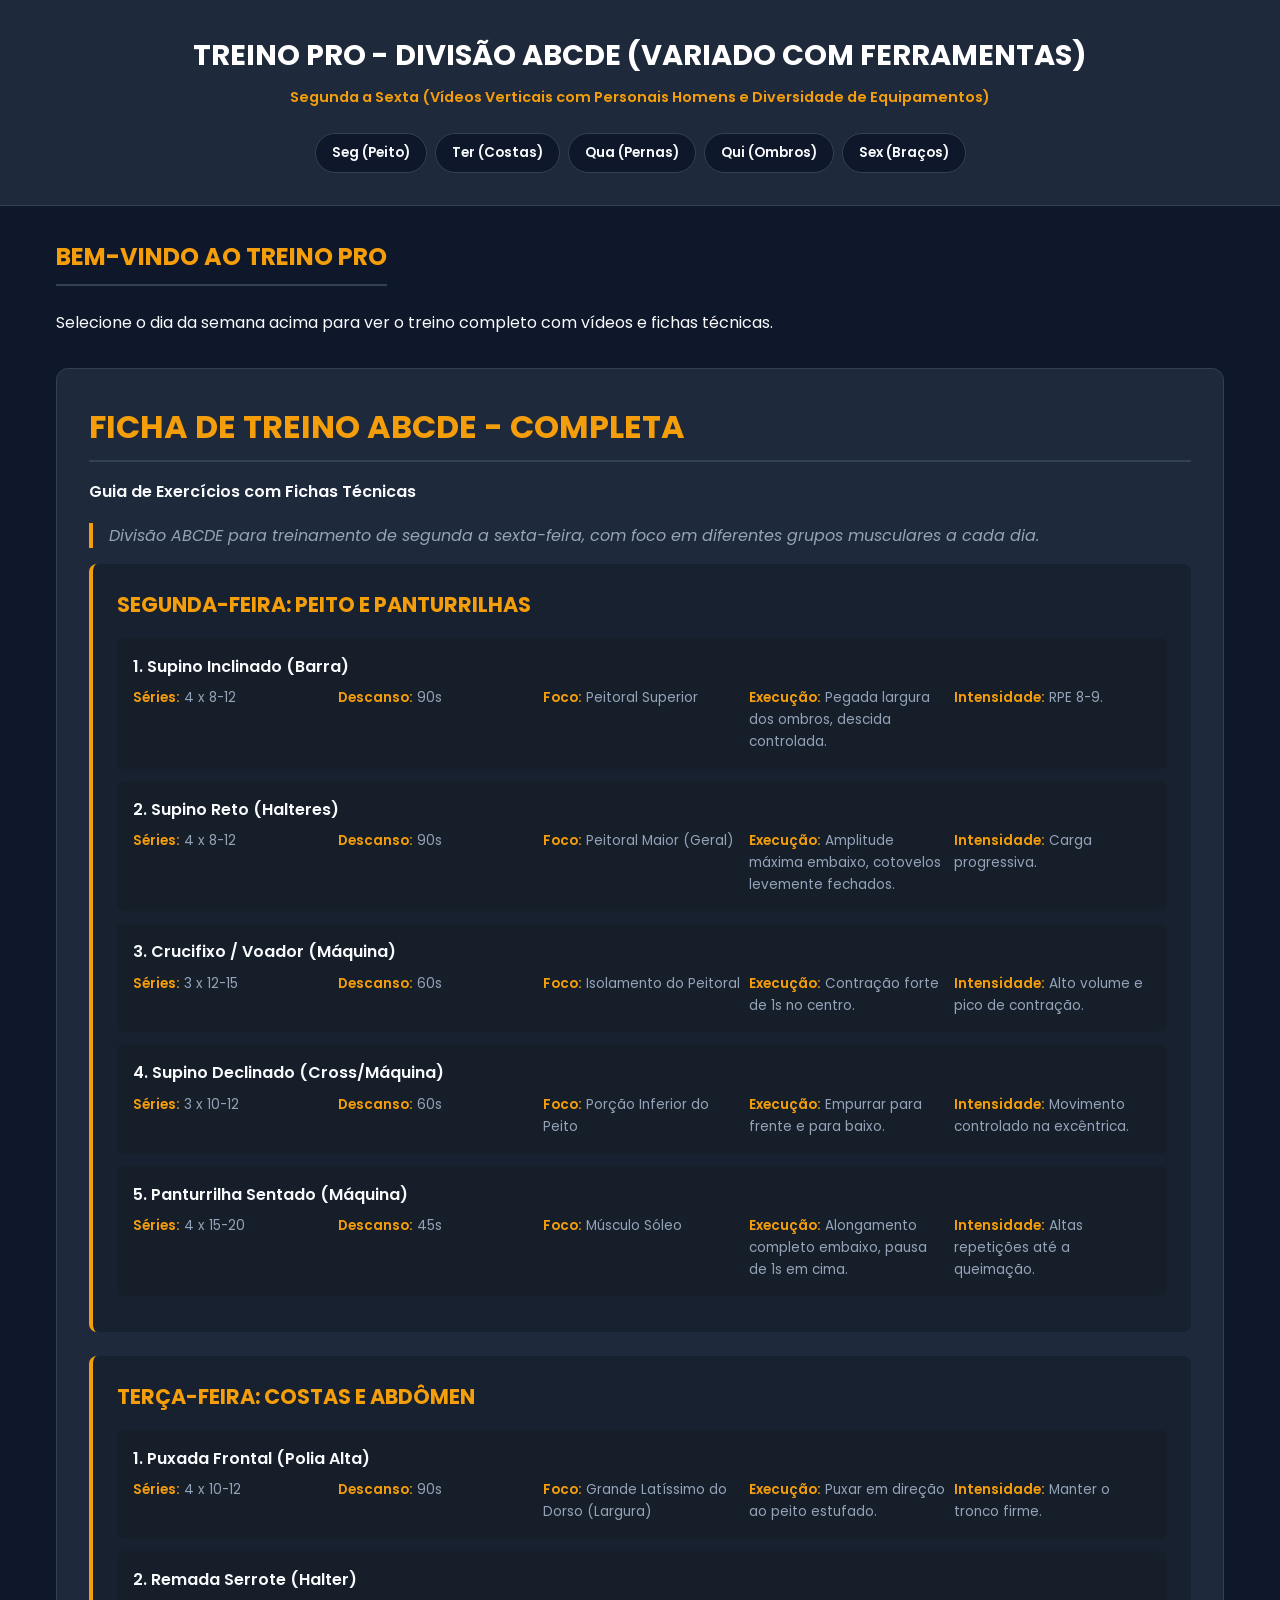
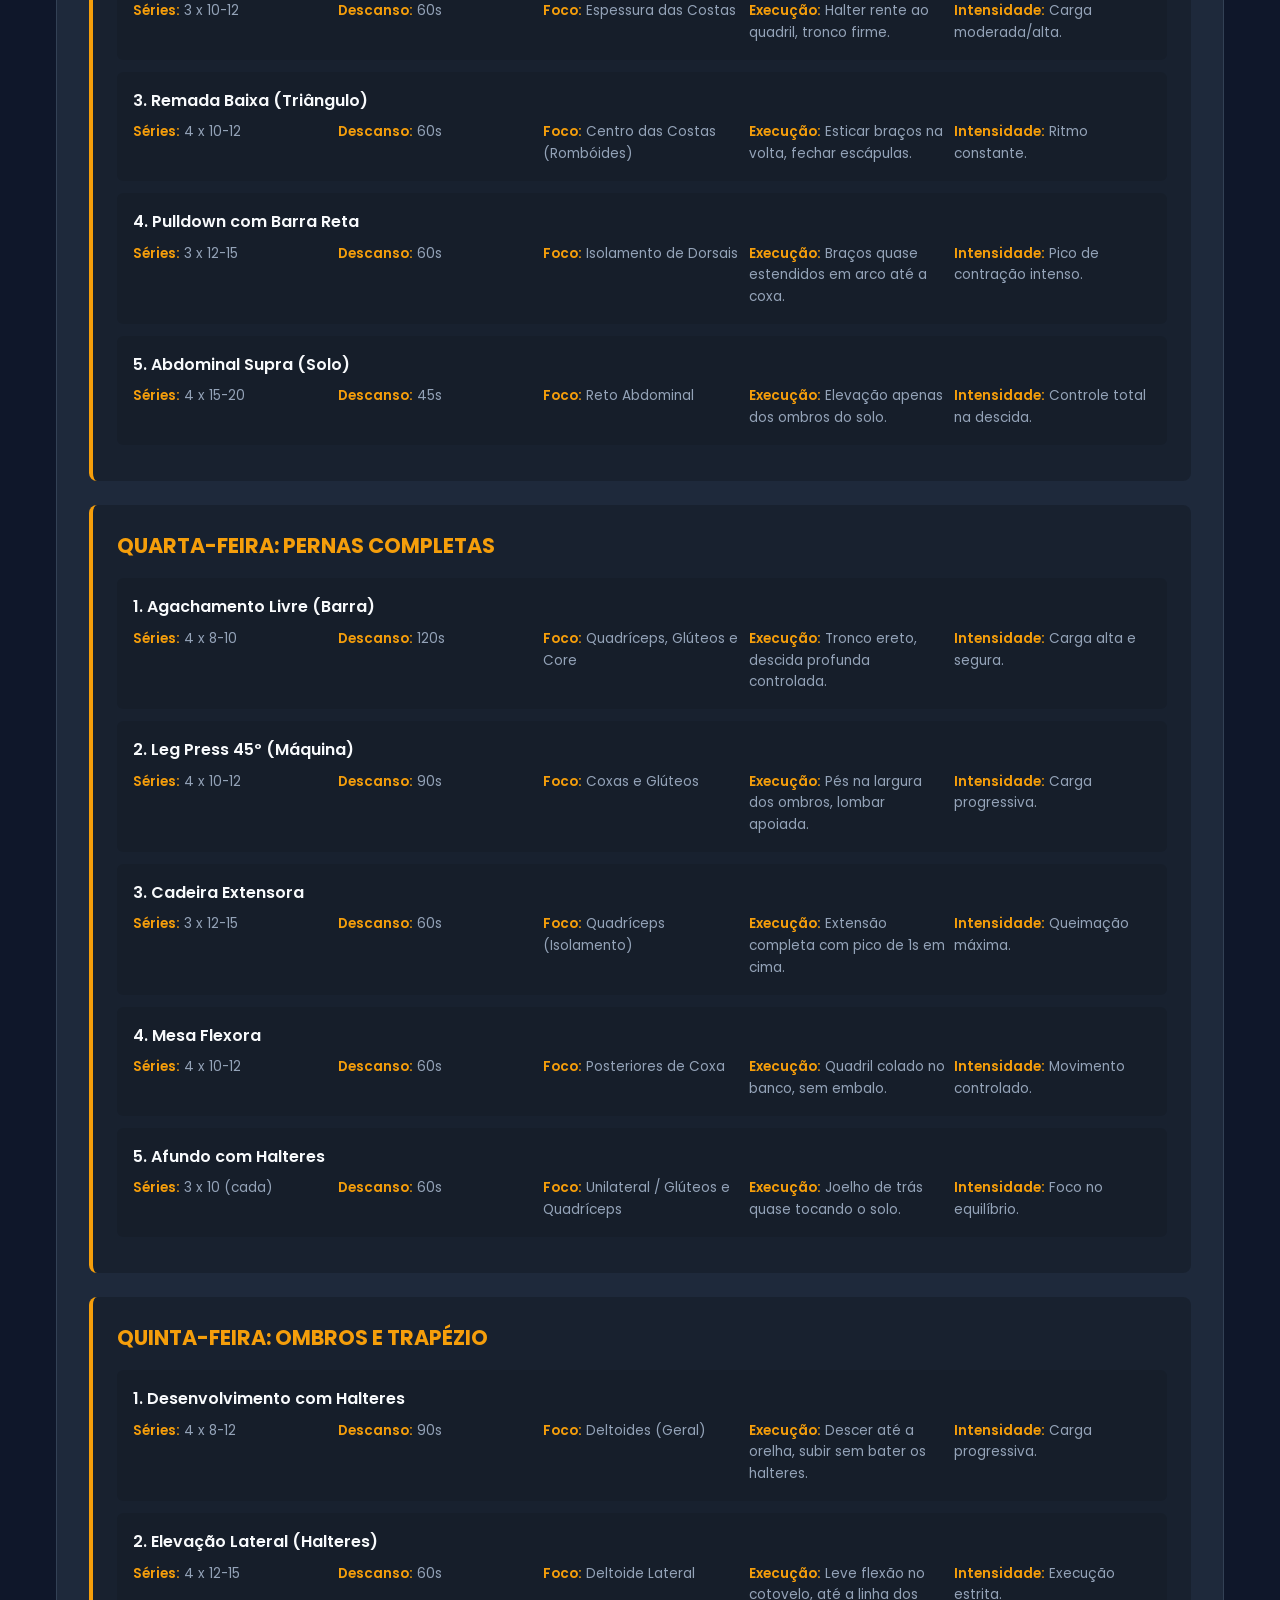
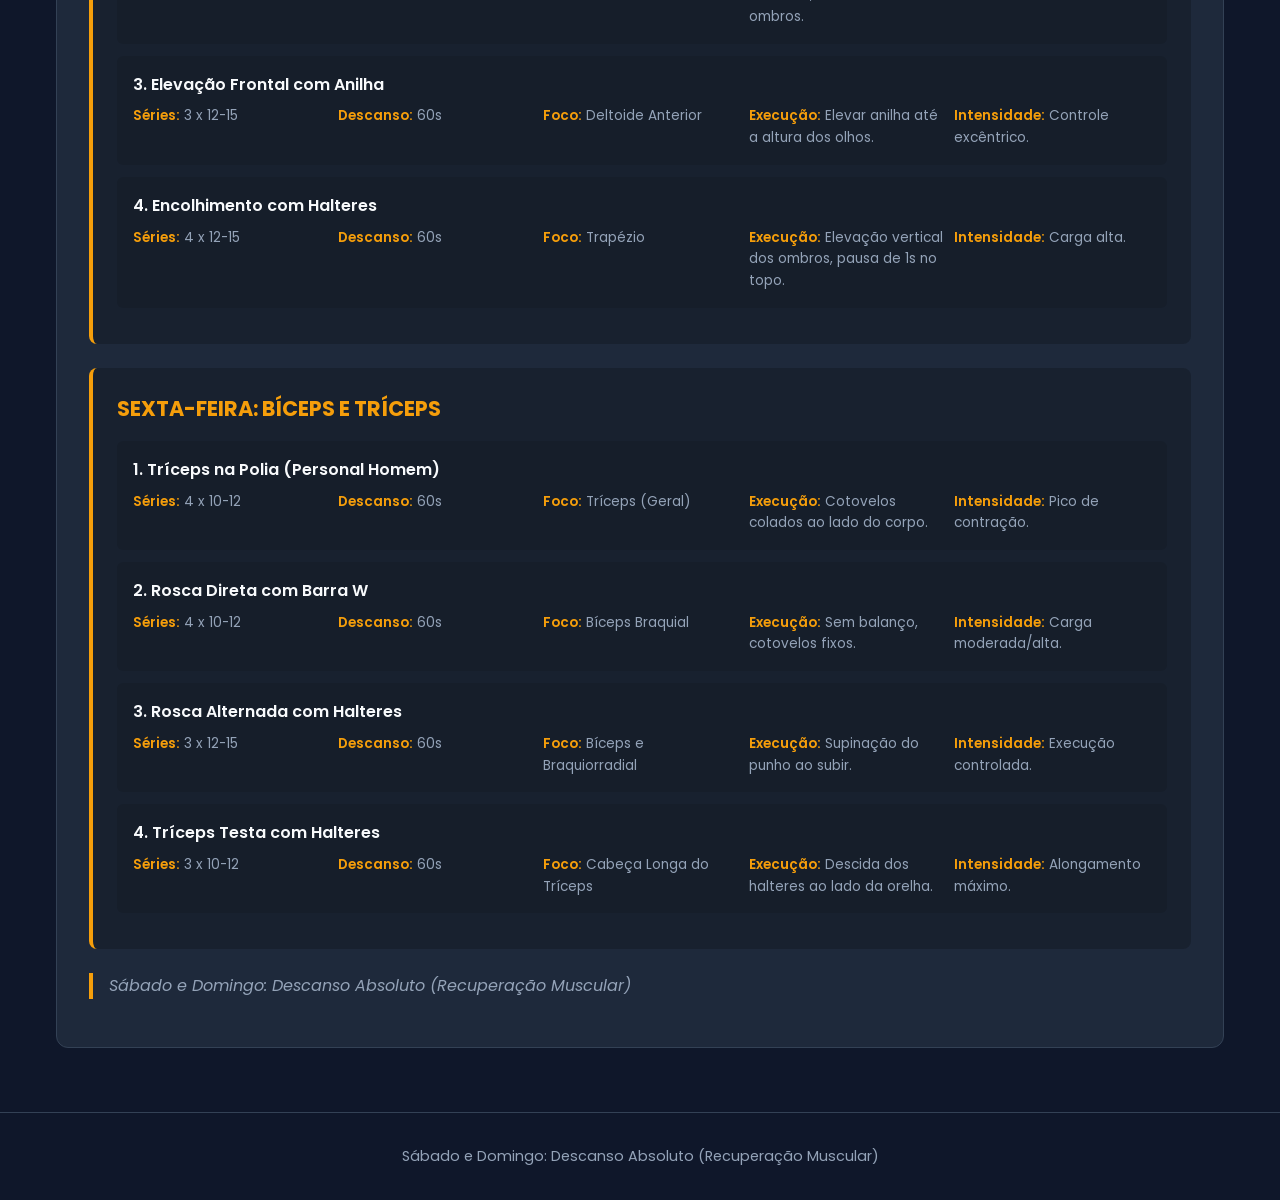
==== index.html @ a5b1bd46 "Add workout pages for each day of the week and implement tab switching functionality - Created new H" ====
<!DOCTYPE html>
<html lang="pt-BR">
<head>
    <meta charset="UTF-8">
    <meta name="viewport" content="width=device-width, initial-scale=1.0">
    <title>Treino Pro 5 Dias - Shorts Completos</title>
    <link href="https://fonts.googleapis.com/css2?family=Poppins:wght@300;400;600;700&display=swap" rel="stylesheet">
    <link rel="stylesheet" href="css/style.css">
    <style>
        .markdown-body {
            background-color: var(--card-bg);
            border-radius: 12px;
            padding: 2rem;
            margin-top: 2rem;
            border: 1px solid var(--border);
        }
        .markdown-body h1 {
            font-size: 2rem;
            color: var(--accent);
            margin-bottom: 1rem;
            border-bottom: 2px solid var(--border);
            padding-bottom: 0.5rem;
        }
        .markdown-body h2 {
            font-size: 1.5rem;
            color: var(--accent);
            margin-top: 2rem;
            margin-bottom: 1rem;
            border-bottom: 1px solid var(--border);
            padding-bottom: 0.5rem;
        }
        .markdown-body h3 {
            font-size: 1.2rem;
            color: var(--text-main);
            margin-top: 1.5rem;
            margin-bottom: 0.75rem;
        }
        .markdown-body p {
            color: var(--text-muted);
            margin-bottom: 1rem;
            line-height: 1.8;
        }
        .markdown-body ul {
            list-style: none;
            margin-bottom: 1rem;
        }
        .markdown-body ul li {
            color: var(--text-muted);
            padding: 0.5rem 0;
            border-bottom: 1px solid rgba(51, 65, 85, 0.5);
            position: relative;
            padding-left: 1.5rem;
        }
        .markdown-body ul li::before {
            content: "•";
            color: var(--accent);
            font-weight: bold;
            position: absolute;
            left: 0;
        }
        .markdown-body ul li:last-child {
            border-bottom: none;
        }
        .markdown-body strong {
            color: var(--text-main);
            font-weight: 600;
        }
        .markdown-body code {
            background-color: rgba(0,0,0,0.3);
            padding: 0.2rem 0.5rem;
            border-radius: 4px;
            font-family: 'Courier New', monospace;
            font-size: 0.9rem;
            color: var(--accent);
        }
        .markdown-body blockquote {
            border-left: 4px solid var(--accent);
            padding-left: 1rem;
            margin: 1rem 0;
            color: var(--text-muted);
            font-style: italic;
        }
        .day-section {
            background-color: rgba(0,0,0,0.2);
            border-radius: 8px;
            padding: 1.5rem;
            margin-bottom: 1.5rem;
            border-left: 4px solid var(--accent);
        }
        .day-title {
            font-size: 1.3rem;
            color: var(--accent);
            margin-bottom: 1rem;
            font-weight: 700;
        }
        .exercise-item {
            background-color: rgba(0,0,0,0.1);
            border-radius: 6px;
            padding: 1rem;
            margin-bottom: 0.75rem;
        }
        .exercise-name {
            font-weight: 600;
            color: var(--text-main);
            margin-bottom: 0.5rem;
        }
        .exercise-details {
            display: grid;
            grid-template-columns: repeat(auto-fit, minmax(150px, 1fr));
            gap: 0.5rem;
            font-size: 0.85rem;
        }
        .detail {
            color: var(--text-muted);
        }
        .detail strong {
            color: var(--accent);
        }
    </style>
</head>
<body>

    <header>
        <h1>Treino Pro - Divisão ABCDE (Variado com Ferramentas)</h1>
        <div class="subtitle">Segunda a Sexta (Vídeos Verticais com Personais Homens e Diversidade de Equipamentos)</div>
        <nav>
            <a href="pages/segunda/index.html">Seg (Peito)</a>
            <a href="pages/terca/index.html">Ter (Costas)</a>
            <a href="pages/quarta/index.html">Qua (Pernas)</a>
            <a href="pages/quinta/index.html">Qui (Ombros)</a>
            <a href="pages/sexta/index.html">Sex (Braços)</a>
        </nav>
    </header>

    <main>
        <h2>Bem-vindo ao Treino Pro</h2>
        <p>Selecione o dia da semana acima para ver o treino completo com vídeos e fichas técnicas.</p>
        
        <div class="markdown-body">
            <h1>FICHA DE TREINO ABCDE - COMPLETA</h1>
            <p><strong>Guia de Exercícios com Fichas Técnicas</strong></p>
            <blockquote>Divisão ABCDE para treinamento de segunda a sexta-feira, com foco em diferentes grupos musculares a cada dia.</blockquote>

            <div class="day-section">
                <div class="day-title">SEGUNDA-FEIRA: PEITO E PANTURRILHAS</div>
                
                <div class="exercise-item">
                    <div class="exercise-name">1. Supino Inclinado (Barra)</div>
                    <div class="exercise-details">
                        <div class="detail"><strong>Séries:</strong> 4 x 8-12</div>
                        <div class="detail"><strong>Descanso:</strong> 90s</div>
                        <div class="detail"><strong>Foco:</strong> Peitoral Superior</div>
                        <div class="detail"><strong>Execução:</strong> Pegada largura dos ombros, descida controlada.</div>
                        <div class="detail"><strong>Intensidade:</strong> RPE 8-9.</div>
                    </div>
                </div>

                <div class="exercise-item">
                    <div class="exercise-name">2. Supino Reto (Halteres)</div>
                    <div class="exercise-details">
                        <div class="detail"><strong>Séries:</strong> 4 x 8-12</div>
                        <div class="detail"><strong>Descanso:</strong> 90s</div>
                        <div class="detail"><strong>Foco:</strong> Peitoral Maior (Geral)</div>
                        <div class="detail"><strong>Execução:</strong> Amplitude máxima embaixo, cotovelos levemente fechados.</div>
                        <div class="detail"><strong>Intensidade:</strong> Carga progressiva.</div>
                    </div>
                </div>

                <div class="exercise-item">
                    <div class="exercise-name">3. Crucifixo / Voador (Máquina)</div>
                    <div class="exercise-details">
                        <div class="detail"><strong>Séries:</strong> 3 x 12-15</div>
                        <div class="detail"><strong>Descanso:</strong> 60s</div>
                        <div class="detail"><strong>Foco:</strong> Isolamento do Peitoral</div>
                        <div class="detail"><strong>Execução:</strong> Contração forte de 1s no centro.</div>
                        <div class="detail"><strong>Intensidade:</strong> Alto volume e pico de contração.</div>
                    </div>
                </div>

                <div class="exercise-item">
                    <div class="exercise-name">4. Supino Declinado (Cross/Máquina)</div>
                    <div class="exercise-details">
                        <div class="detail"><strong>Séries:</strong> 3 x 10-12</div>
                        <div class="detail"><strong>Descanso:</strong> 60s</div>
                        <div class="detail"><strong>Foco:</strong> Porção Inferior do Peito</div>
                        <div class="detail"><strong>Execução:</strong> Empurrar para frente e para baixo.</div>
                        <div class="detail"><strong>Intensidade:</strong> Movimento controlado na excêntrica.</div>
                    </div>
                </div>

                <div class="exercise-item">
                    <div class="exercise-name">5. Panturrilha Sentado (Máquina)</div>
                    <div class="exercise-details">
                        <div class="detail"><strong>Séries:</strong> 4 x 15-20</div>
                        <div class="detail"><strong>Descanso:</strong> 45s</div>
                        <div class="detail"><strong>Foco:</strong> Músculo Sóleo</div>
                        <div class="detail"><strong>Execução:</strong> Alongamento completo embaixo, pausa de 1s em cima.</div>
                        <div class="detail"><strong>Intensidade:</strong> Altas repetições até a queimação.</div>
                    </div>
                </div>
            </div>

            <div class="day-section">
                <div class="day-title">TERÇA-FEIRA: COSTAS E ABDÔMEN</div>
                
                <div class="exercise-item">
                    <div class="exercise-name">1. Puxada Frontal (Polia Alta)</div>
                    <div class="exercise-details">
                        <div class="detail"><strong>Séries:</strong> 4 x 10-12</div>
                        <div class="detail"><strong>Descanso:</strong> 90s</div>
                        <div class="detail"><strong>Foco:</strong> Grande Latíssimo do Dorso (Largura)</div>
                        <div class="detail"><strong>Execução:</strong> Puxar em direção ao peito estufado.</div>
                        <div class="detail"><strong>Intensidade:</strong> Manter o tronco firme.</div>
                    </div>
                </div>

                <div class="exercise-item">
                    <div class="exercise-name">2. Remada Serrote (Halter)</div>
                    <div class="exercise-details">
                        <div class="detail"><strong>Séries:</strong> 3 x 10-12</div>
                        <div class="detail"><strong>Descanso:</strong> 60s</div>
                        <div class="detail"><strong>Foco:</strong> Espessura das Costas</div>
                        <div class="detail"><strong>Execução:</strong> Halter rente ao quadril, tronco firme.</div>
                        <div class="detail"><strong>Intensidade:</strong> Carga moderada/alta.</div>
                    </div>
                </div>

                <div class="exercise-item">
                    <div class="exercise-name">3. Remada Baixa (Triângulo)</div>
                    <div class="exercise-details">
                        <div class="detail"><strong>Séries:</strong> 4 x 10-12</div>
                        <div class="detail"><strong>Descanso:</strong> 60s</div>
                        <div class="detail"><strong>Foco:</strong> Centro das Costas (Rombóides)</div>
                        <div class="detail"><strong>Execução:</strong> Esticar braços na volta, fechar escápulas.</div>
                        <div class="detail"><strong>Intensidade:</strong> Ritmo constante.</div>
                    </div>
                </div>

                <div class="exercise-item">
                    <div class="exercise-name">4. Pulldown com Barra Reta</div>
                    <div class="exercise-details">
                        <div class="detail"><strong>Séries:</strong> 3 x 12-15</div>
                        <div class="detail"><strong>Descanso:</strong> 60s</div>
                        <div class="detail"><strong>Foco:</strong> Isolamento de Dorsais</div>
                        <div class="detail"><strong>Execução:</strong> Braços quase estendidos em arco até a coxa.</div>
                        <div class="detail"><strong>Intensidade:</strong> Pico de contração intenso.</div>
                    </div>
                </div>

                <div class="exercise-item">
                    <div class="exercise-name">5. Abdominal Supra (Solo)</div>
                    <div class="exercise-details">
                        <div class="detail"><strong>Séries:</strong> 4 x 15-20</div>
                        <div class="detail"><strong>Descanso:</strong> 45s</div>
                        <div class="detail"><strong>Foco:</strong> Reto Abdominal</div>
                        <div class="detail"><strong>Execução:</strong> Elevação apenas dos ombros do solo.</div>
                        <div class="detail"><strong>Intensidade:</strong> Controle total na descida.</div>
                    </div>
                </div>
            </div>

            <div class="day-section">
                <div class="day-title">QUARTA-FEIRA: PERNAS COMPLETAS</div>
                
                <div class="exercise-item">
                    <div class="exercise-name">1. Agachamento Livre (Barra)</div>
                    <div class="exercise-details">
                        <div class="detail"><strong>Séries:</strong> 4 x 8-10</div>
                        <div class="detail"><strong>Descanso:</strong> 120s</div>
                        <div class="detail"><strong>Foco:</strong> Quadríceps, Glúteos e Core</div>
                        <div class="detail"><strong>Execução:</strong> Tronco ereto, descida profunda controlada.</div>
                        <div class="detail"><strong>Intensidade:</strong> Carga alta e segura.</div>
                    </div>
                </div>

                <div class="exercise-item">
                    <div class="exercise-name">2. Leg Press 45º (Máquina)</div>
                    <div class="exercise-details">
                        <div class="detail"><strong>Séries:</strong> 4 x 10-12</div>
                        <div class="detail"><strong>Descanso:</strong> 90s</div>
                        <div class="detail"><strong>Foco:</strong> Coxas e Glúteos</div>
                        <div class="detail"><strong>Execução:</strong> Pés na largura dos ombros, lombar apoiada.</div>
                        <div class="detail"><strong>Intensidade:</strong> Carga progressiva.</div>
                    </div>
                </div>

                <div class="exercise-item">
                    <div class="exercise-name">3. Cadeira Extensora</div>
                    <div class="exercise-details">
                        <div class="detail"><strong>Séries:</strong> 3 x 12-15</div>
                        <div class="detail"><strong>Descanso:</strong> 60s</div>
                        <div class="detail"><strong>Foco:</strong> Quadríceps (Isolamento)</div>
                        <div class="detail"><strong>Execução:</strong> Extensão completa com pico de 1s em cima.</div>
                        <div class="detail"><strong>Intensidade:</strong> Queimação máxima.</div>
                    </div>
                </div>

                <div class="exercise-item">
                    <div class="exercise-name">4. Mesa Flexora</div>
                    <div class="exercise-details">
                        <div class="detail"><strong>Séries:</strong> 4 x 10-12</div>
                        <div class="detail"><strong>Descanso:</strong> 60s</div>
                        <div class="detail"><strong>Foco:</strong> Posteriores de Coxa</div>
                        <div class="detail"><strong>Execução:</strong> Quadril colado no banco, sem embalo.</div>
                        <div class="detail"><strong>Intensidade:</strong> Movimento controlado.</div>
                    </div>
                </div>

                <div class="exercise-item">
                    <div class="exercise-name">5. Afundo com Halteres</div>
                    <div class="exercise-details">
                        <div class="detail"><strong>Séries:</strong> 3 x 10 (cada)</div>
                        <div class="detail"><strong>Descanso:</strong> 60s</div>
                        <div class="detail"><strong>Foco:</strong> Unilateral / Glúteos e Quadríceps</div>
                        <div class="detail"><strong>Execução:</strong> Joelho de trás quase tocando o solo.</div>
                        <div class="detail"><strong>Intensidade:</strong> Foco no equilíbrio.</div>
                    </div>
                </div>
            </div>

            <div class="day-section">
                <div class="day-title">QUINTA-FEIRA: OMBROS E TRAPÉZIO</div>
                
                <div class="exercise-item">
                    <div class="exercise-name">1. Desenvolvimento com Halteres</div>
                    <div class="exercise-details">
                        <div class="detail"><strong>Séries:</strong> 4 x 8-12</div>
                        <div class="detail"><strong>Descanso:</strong> 90s</div>
                        <div class="detail"><strong>Foco:</strong> Deltoides (Geral)</div>
                        <div class="detail"><strong>Execução:</strong> Descer até a orelha, subir sem bater os halteres.</div>
                        <div class="detail"><strong>Intensidade:</strong> Carga progressiva.</div>
                    </div>
                </div>

                <div class="exercise-item">
                    <div class="exercise-name">2. Elevação Lateral (Halteres)</div>
                    <div class="exercise-details">
                        <div class="detail"><strong>Séries:</strong> 4 x 12-15</div>
                        <div class="detail"><strong>Descanso:</strong> 60s</div>
                        <div class="detail"><strong>Foco:</strong> Deltoide Lateral</div>
                        <div class="detail"><strong>Execução:</strong> Leve flexão no cotovelo, até a linha dos ombros.</div>
                        <div class="detail"><strong>Intensidade:</strong> Execução estrita.</div>
                    </div>
                </div>

                <div class="exercise-item">
                    <div class="exercise-name">3. Elevação Frontal com Anilha</div>
                    <div class="exercise-details">
                        <div class="detail"><strong>Séries:</strong> 3 x 12-15</div>
                        <div class="detail"><strong>Descanso:</strong> 60s</div>
                        <div class="detail"><strong>Foco:</strong> Deltoide Anterior</div>
                        <div class="detail"><strong>Execução:</strong> Elevar anilha até a altura dos olhos.</div>
                        <div class="detail"><strong>Intensidade:</strong> Controle excêntrico.</div>
                    </div>
                </div>

                <div class="exercise-item">
                    <div class="exercise-name">4. Encolhimento com Halteres</div>
                    <div class="exercise-details">
                        <div class="detail"><strong>Séries:</strong> 4 x 12-15</div>
                        <div class="detail"><strong>Descanso:</strong> 60s</div>
                        <div class="detail"><strong>Foco:</strong> Trapézio</div>
                        <div class="detail"><strong>Execução:</strong> Elevação vertical dos ombros, pausa de 1s no topo.</div>
                        <div class="detail"><strong>Intensidade:</strong> Carga alta.</div>
                    </div>
                </div>
            </div>

            <div class="day-section">
                <div class="day-title">SEXTA-FEIRA: BÍCEPS E TRÍCEPS</div>
                
                <div class="exercise-item">
                    <div class="exercise-name">1. Tríceps na Polia (Personal Homem)</div>
                    <div class="exercise-details">
                        <div class="detail"><strong>Séries:</strong> 4 x 10-12</div>
                        <div class="detail"><strong>Descanso:</strong> 60s</div>
                        <div class="detail"><strong>Foco:</strong> Tríceps (Geral)</div>
                        <div class="detail"><strong>Execução:</strong> Cotovelos colados ao lado do corpo.</div>
                        <div class="detail"><strong>Intensidade:</strong> Pico de contração.</div>
                    </div>
                </div>

                <div class="exercise-item">
                    <div class="exercise-name">2. Rosca Direta com Barra W</div>
                    <div class="exercise-details">
                        <div class="detail"><strong>Séries:</strong> 4 x 10-12</div>
                        <div class="detail"><strong>Descanso:</strong> 60s</div>
                        <div class="detail"><strong>Foco:</strong> Bíceps Braquial</div>
                        <div class="detail"><strong>Execução:</strong> Sem balanço, cotovelos fixos.</div>
                        <div class="detail"><strong>Intensidade:</strong> Carga moderada/alta.</div>
                    </div>
                </div>

                <div class="exercise-item">
                    <div class="exercise-name">3. Rosca Alternada com Halteres</div>
                    <div class="exercise-details">
                        <div class="detail"><strong>Séries:</strong> 3 x 12-15</div>
                        <div class="detail"><strong>Descanso:</strong> 60s</div>
                        <div class="detail"><strong>Foco:</strong> Bíceps e Braquiorradial</div>
                        <div class="detail"><strong>Execução:</strong> Supinação do punho ao subir.</div>
                        <div class="detail"><strong>Intensidade:</strong> Execução controlada.</div>
                    </div>
                </div>

                <div class="exercise-item">
                    <div class="exercise-name">4. Tríceps Testa com Halteres</div>
                    <div class="exercise-details">
                        <div class="detail"><strong>Séries:</strong> 3 x 10-12</div>
                        <div class="detail"><strong>Descanso:</strong> 60s</div>
                        <div class="detail"><strong>Foco:</strong> Cabeça Longa do Tríceps</div>
                        <div class="detail"><strong>Execução:</strong> Descida dos halteres ao lado da orelha.</div>
                        <div class="detail"><strong>Intensidade:</strong> Alongamento máximo.</div>
                    </div>
                </div>
            </div>

            <blockquote>Sábado e Domingo: Descanso Absoluto (Recuperação Muscular)</blockquote>
        </div>
    </main>
    
    <footer>
        <p>Sábado e Domingo: Descanso Absoluto (Recuperação Muscular)</p>
    </footer>

    <script src="js/main.js"></script>
</body>
</html>
---- css/style.css ----
:root {
    --bg-color: #0f172a;
    --card-bg: #1e293b;
    --text-main: #f8fafc;
    --text-muted: #94a3b8;
    --accent: #f59e0b;
    --border: #334155;
}

* { box-sizing: border-box; margin: 0; padding: 0; }
body { font-family: 'Poppins', sans-serif; background-color: var(--bg-color); color: var(--text-main); line-height: 1.6; }

header {
    background-color: var(--card-bg);
    padding: 2rem 1rem;
    text-align: center;
    border-bottom: 1px solid var(--border);
    position: sticky;
    top: 0;
    z-index: 100;
}

h1 { font-weight: 700; font-size: 1.8rem; margin-bottom: 0.5rem; color: #ffffff; text-transform: uppercase; }
.subtitle { color: var(--accent); font-size: 0.9rem; margin-bottom: 1.5rem; font-weight: 600; }

nav { display: flex; justify-content: center; gap: 0.5rem; flex-wrap: wrap; }
nav a {
    background-color: var(--bg-color);
    color: var(--text-main);
    padding: 0.5rem 1rem;
    border-radius: 9999px;
    font-weight: 600;
    font-size: 0.85rem;
    transition: all 0.3s ease;
    border: 1px solid var(--border);
    cursor: pointer;
    font-family: 'Poppins', sans-serif;
    text-decoration: none;
}
nav a:hover, nav a.active { background-color: var(--accent); border-color: var(--accent); color: #111; }

main { max-width: 1200px; margin: 0 auto; padding: 2rem 1rem; }

h2 {
    font-size: 1.5rem;
    margin-bottom: 1.5rem;
    color: var(--accent);
    border-bottom: 2px solid var(--border);
    padding-bottom: 0.5rem;
    display: inline-block;
    text-transform: uppercase;
}

.grid { display: grid; grid-template-columns: repeat(auto-fill, minmax(250px, 1fr)); gap: 1.5rem; }

.card {
    background-color: var(--card-bg);
    border-radius: 12px;
    overflow: hidden;
    border: 1px solid var(--border);
    transition: transform 0.3s ease;
}
.card:hover { transform: translateY(-5px); box-shadow: 0 10px 25px -5px rgba(245, 158, 11, 0.2); }

.video-container { 
    position: relative; 
    width: 100%; 
    padding-bottom: 177.77%; 
    background-color: #000; 
}
.video-container iframe { 
    position: absolute; 
    top: 0; 
    left: 0; 
    width: 100%; 
    height: 100%; 
    border: none; 
}

.card-content { padding: 1.25rem; }
.card-title { font-size: 1.05rem; font-weight: 700; margin-bottom: 0.75rem; }

.card-info {
    display: flex;
    justify-content: space-between;
    align-items: center;
    font-size: 0.85rem;
    background-color: rgba(0,0,0,0.3);
    padding: 0.75rem;
    border-radius: 8px;
}
.info-item { display: flex; flex-direction: column; }
.info-label { font-size: 0.7rem; text-transform: uppercase; color: var(--text-muted); }
.info-value { font-weight: 600; color: var(--text-main); }

.card-details {
    margin-top: 1rem;
    padding: 0.75rem;
    background-color: rgba(0,0,0,0.2);
    border-radius: 8px;
    font-size: 0.8rem;
}
.detail-item {
    margin-bottom: 0.5rem;
}
.detail-item:last-child {
    margin-bottom: 0;
}
.detail-label {
    color: var(--accent);
    font-weight: 600;
}
.detail-value {
    color: var(--text-muted);
}

footer { text-align: center; padding: 2rem; color: var(--text-muted); font-size: 0.9rem; border-top: 1px solid var(--border); margin-top: 2rem; }
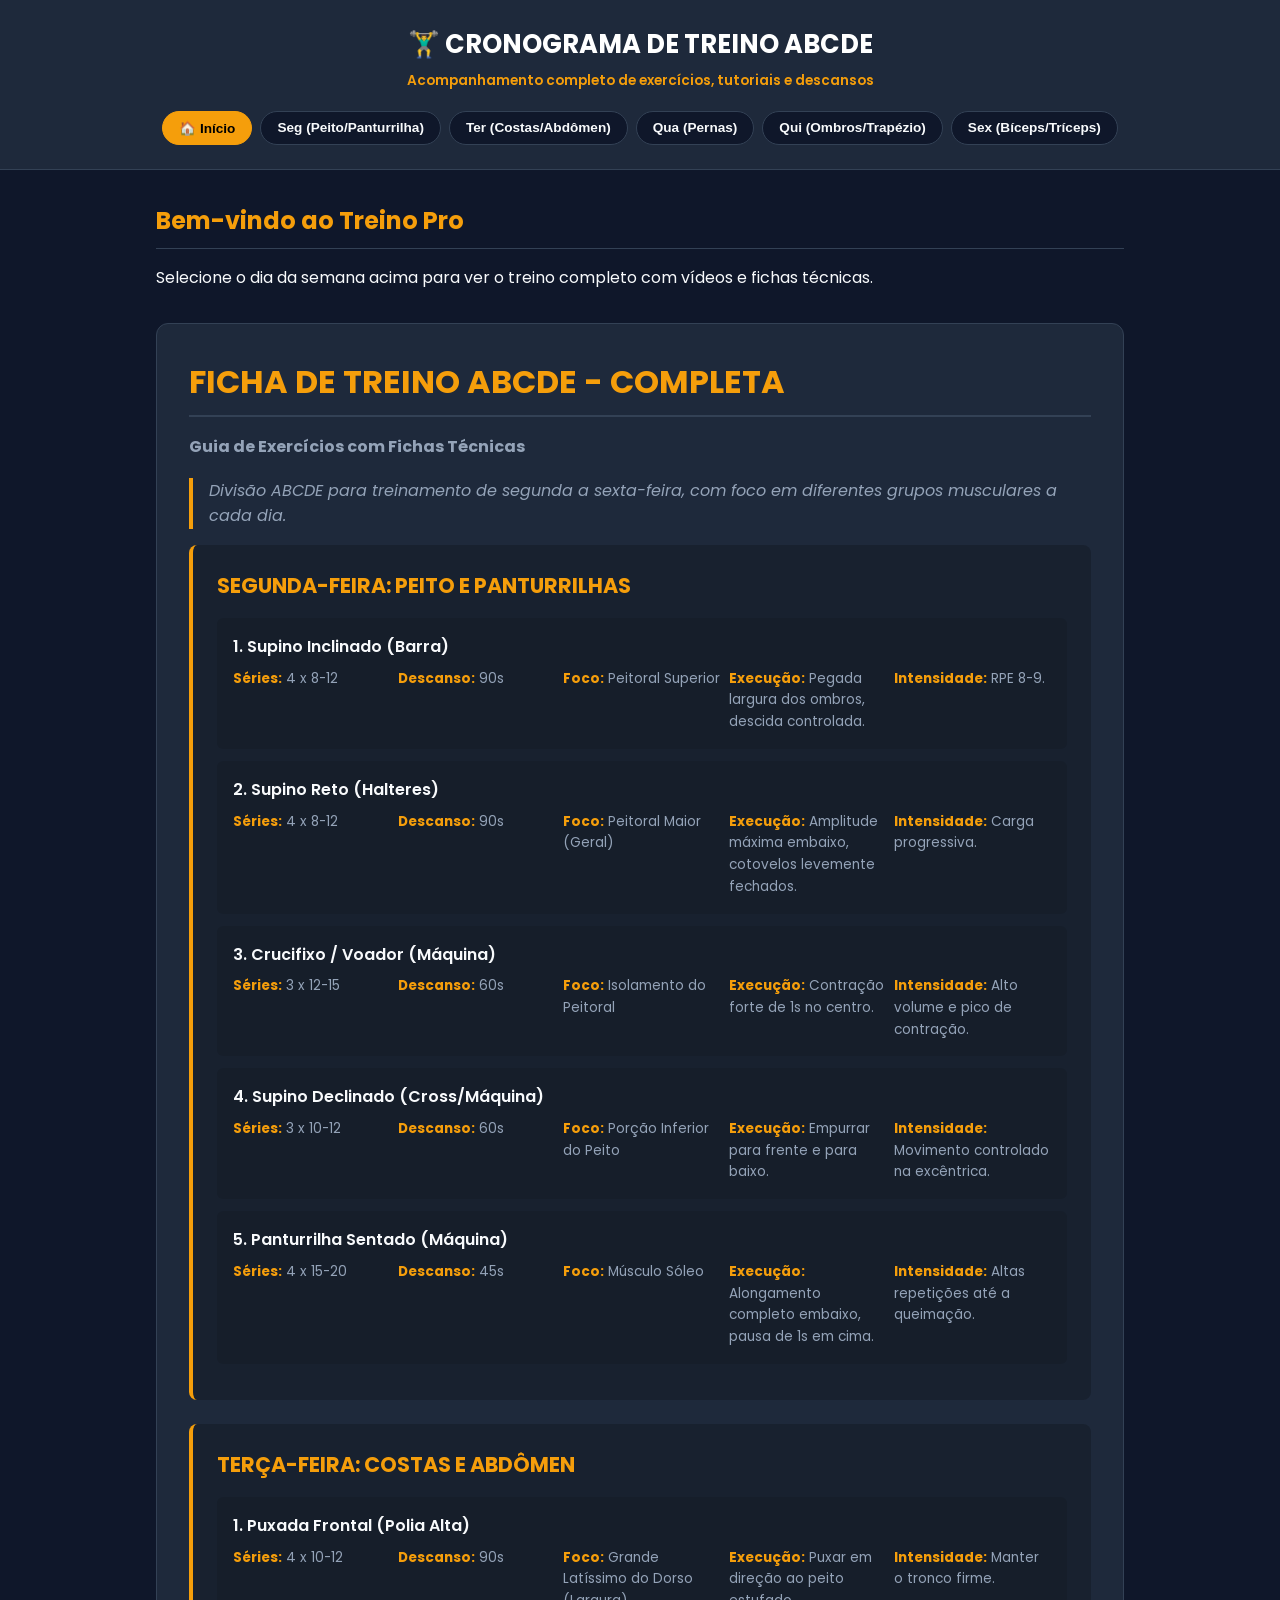
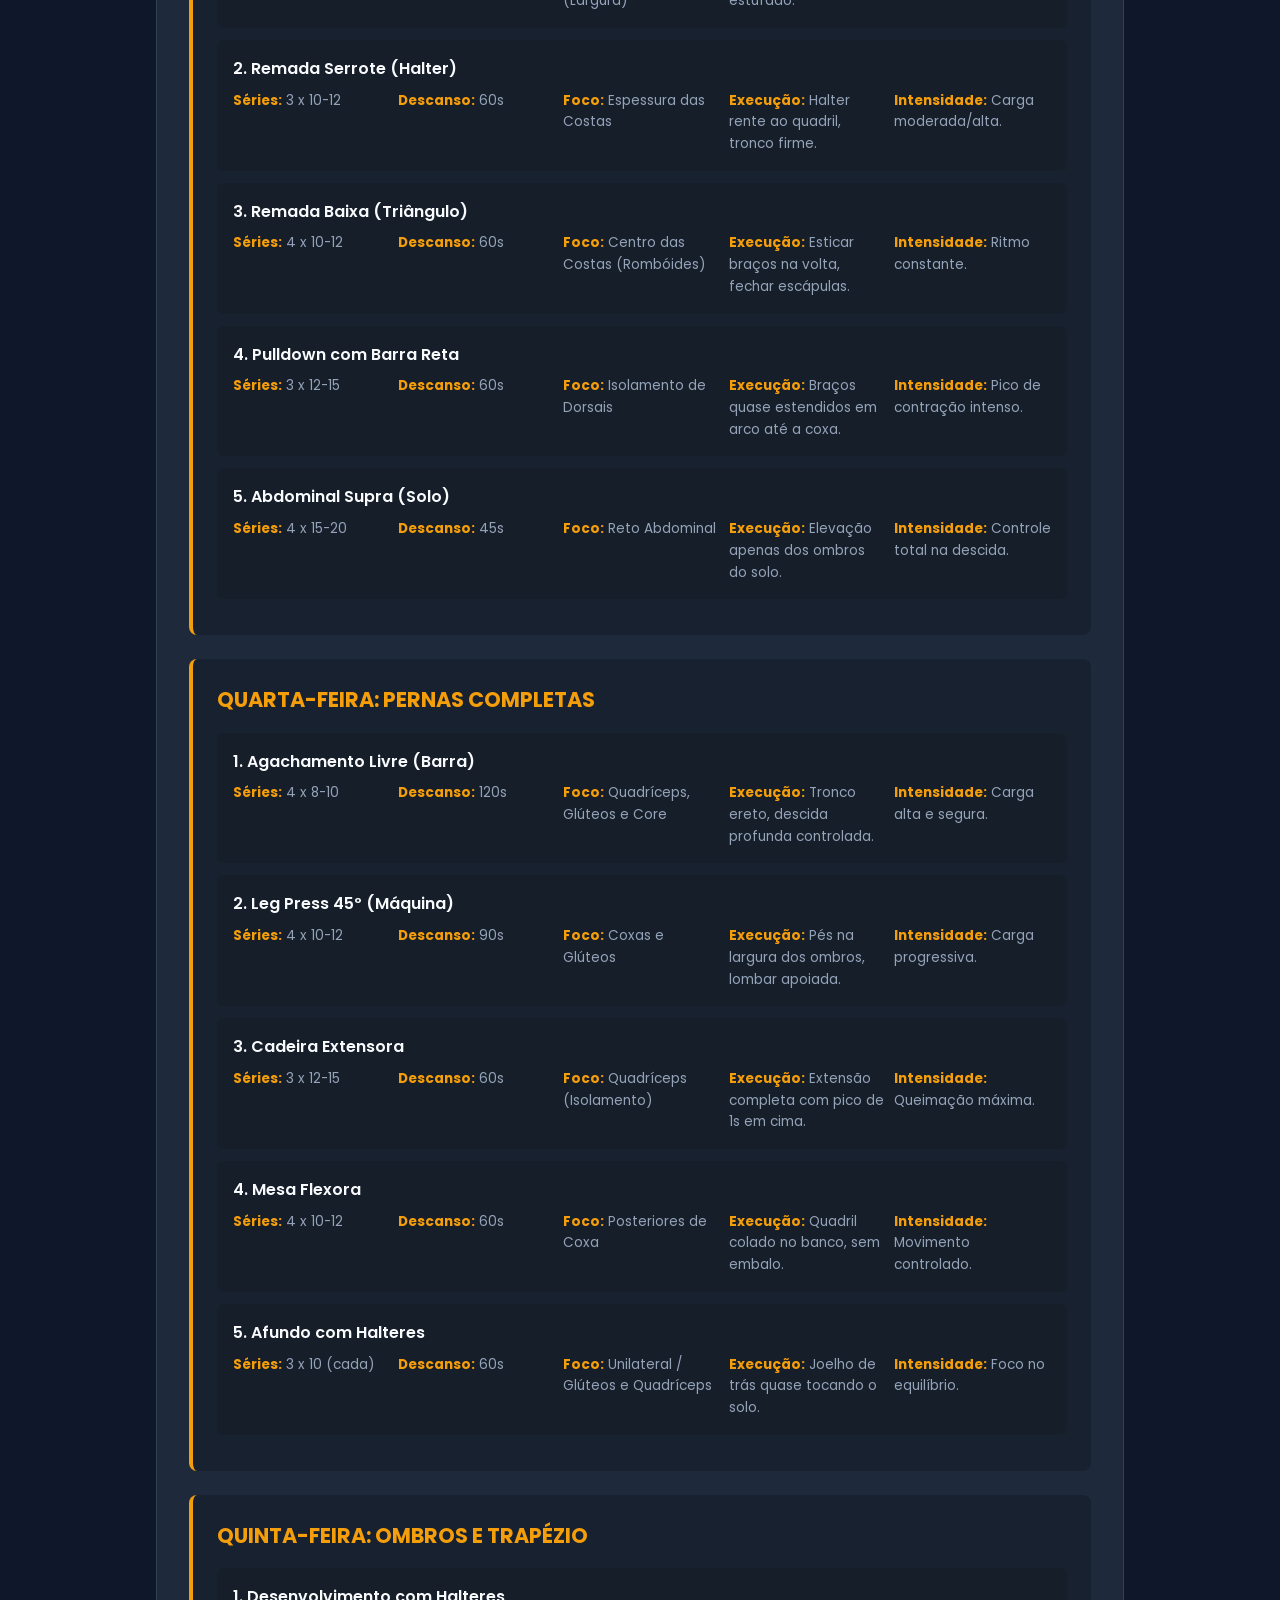
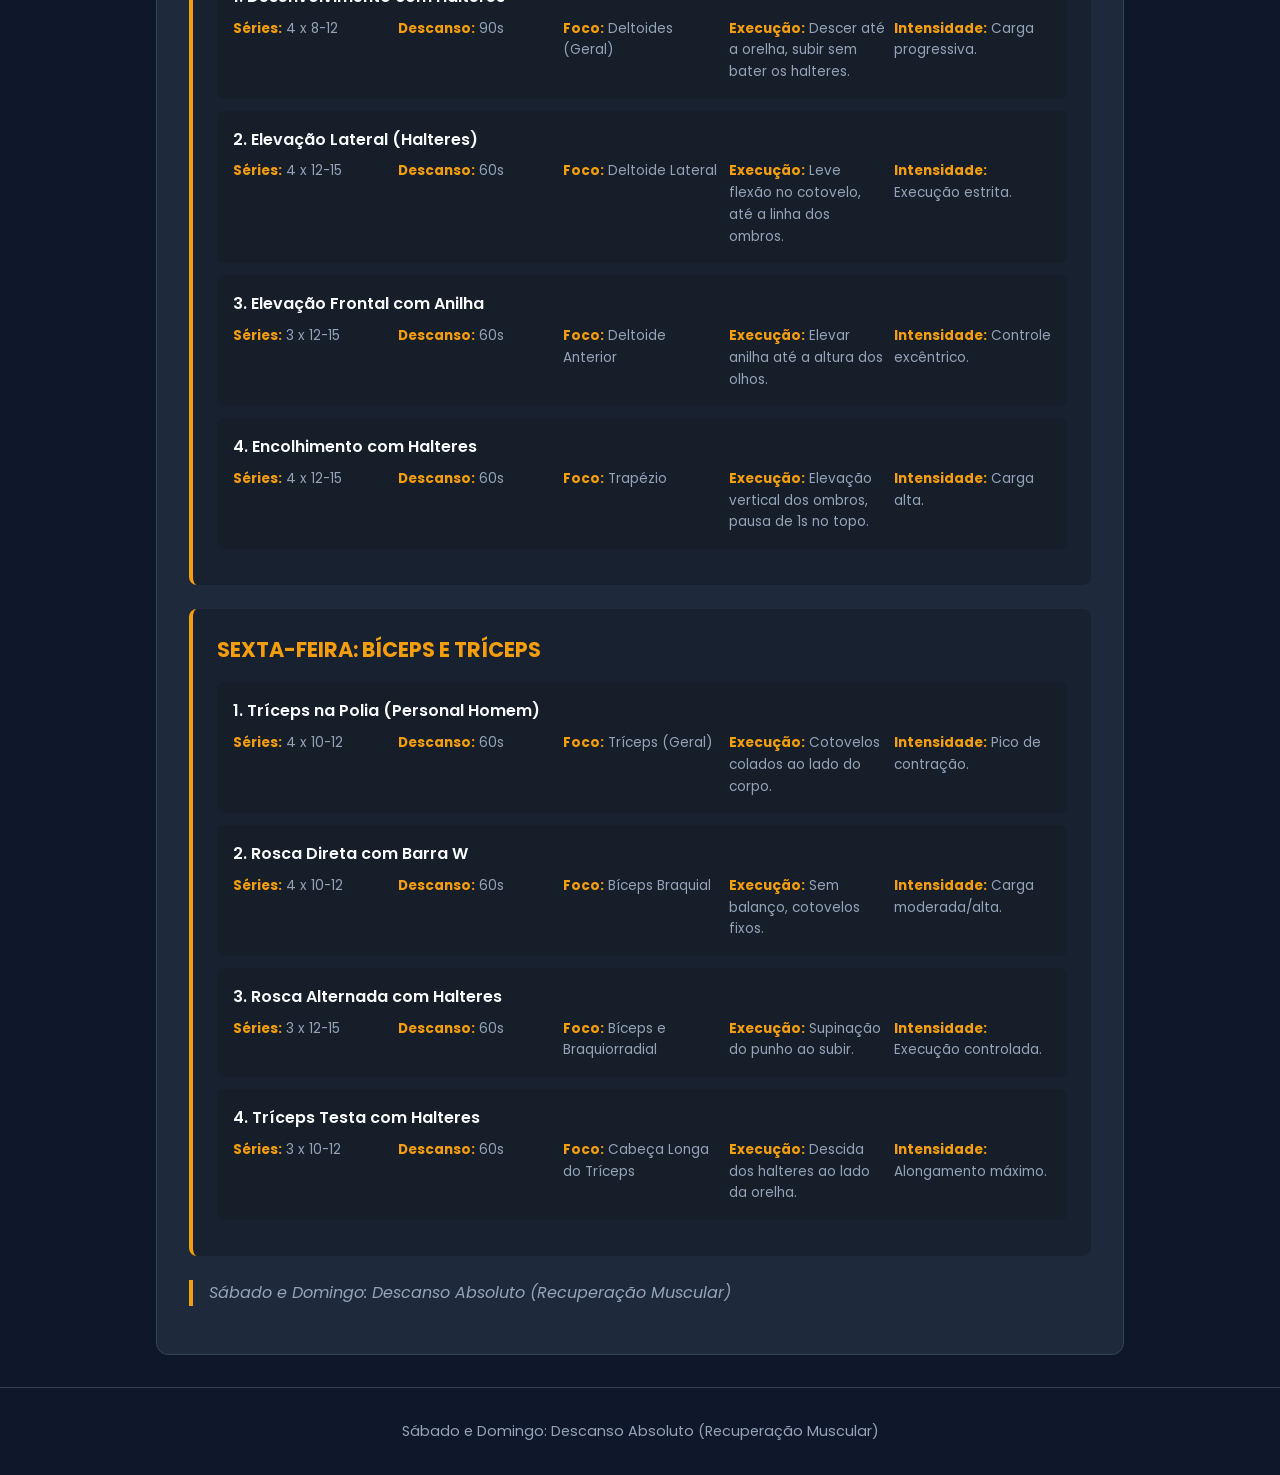
==== commit 027ebcf8: "feat: add timer functionality and video modal controls - Implemented a countdown timer with start an" ====
--- a/index.html
+++ b/index.html
@@ -1,427 +1,684 @@
 <!DOCTYPE html>
 <html lang="pt-BR">
 <head>
-    <meta charset="UTF-8">
-    <meta name="viewport" content="width=device-width, initial-scale=1.0">
-    <title>Treino Pro 5 Dias - Shorts Completos</title>
-    <link href="https://fonts.googleapis.com/css2?family=Poppins:wght@300;400;600;700&display=swap" rel="stylesheet">
-    <link rel="stylesheet" href="css/style.css">
-    <style>
-        .markdown-body {
-            background-color: var(--card-bg);
-            border-radius: 12px;
-            padding: 2rem;
-            margin-top: 2rem;
-            border: 1px solid var(--border);
-        }
-        .markdown-body h1 {
-            font-size: 2rem;
-            color: var(--accent);
-            margin-bottom: 1rem;
-            border-bottom: 2px solid var(--border);
-            padding-bottom: 0.5rem;
-        }
-        .markdown-body h2 {
-            font-size: 1.5rem;
-            color: var(--accent);
-            margin-top: 2rem;
-            margin-bottom: 1rem;
-            border-bottom: 1px solid var(--border);
-            padding-bottom: 0.5rem;
-        }
-        .markdown-body h3 {
-            font-size: 1.2rem;
-            color: var(--text-main);
-            margin-top: 1.5rem;
-            margin-bottom: 0.75rem;
-        }
-        .markdown-body p {
-            color: var(--text-muted);
-            margin-bottom: 1rem;
-            line-height: 1.8;
-        }
-        .markdown-body ul {
-            list-style: none;
-            margin-bottom: 1rem;
-        }
-        .markdown-body ul li {
-            color: var(--text-muted);
-            padding: 0.5rem 0;
-            border-bottom: 1px solid rgba(51, 65, 85, 0.5);
-            position: relative;
-            padding-left: 1.5rem;
-        }
-        .markdown-body ul li::before {
-            content: "•";
-            color: var(--accent);
-            font-weight: bold;
-            position: absolute;
-            left: 0;
-        }
-        .markdown-body ul li:last-child {
-            border-bottom: none;
-        }
-        .markdown-body strong {
-            color: var(--text-main);
-            font-weight: 600;
-        }
-        .markdown-body code {
-            background-color: rgba(0,0,0,0.3);
-            padding: 0.2rem 0.5rem;
-            border-radius: 4px;
-            font-family: 'Courier New', monospace;
-            font-size: 0.9rem;
-            color: var(--accent);
-        }
-        .markdown-body blockquote {
-            border-left: 4px solid var(--accent);
-            padding-left: 1rem;
-            margin: 1rem 0;
-            color: var(--text-muted);
-            font-style: italic;
-        }
-        .day-section {
-            background-color: rgba(0,0,0,0.2);
-            border-radius: 8px;
-            padding: 1.5rem;
-            margin-bottom: 1.5rem;
-            border-left: 4px solid var(--accent);
-        }
-        .day-title {
-            font-size: 1.3rem;
-            color: var(--accent);
-            margin-bottom: 1rem;
-            font-weight: 700;
-        }
-        .exercise-item {
-            background-color: rgba(0,0,0,0.1);
-            border-radius: 6px;
-            padding: 1rem;
-            margin-bottom: 0.75rem;
-        }
-        .exercise-name {
-            font-weight: 600;
-            color: var(--text-main);
-            margin-bottom: 0.5rem;
-        }
-        .exercise-details {
-            display: grid;
-            grid-template-columns: repeat(auto-fit, minmax(150px, 1fr));
-            gap: 0.5rem;
-            font-size: 0.85rem;
-        }
-        .detail {
-            color: var(--text-muted);
-        }
-        .detail strong {
-            color: var(--accent);
-        }
-    </style>
+  <meta charset="UTF-8">
+  <meta name="viewport" content="width=device-width, initial-scale=1.0">
+  <title>Treino Pro - Cronograma de Treino Completo</title>
+  <link rel="stylesheet" href="css/style.css">
+  <link href="https://fonts.googleapis.com/css2?family=Poppins:wght@300;400;600;700&display=swap" rel="stylesheet">
 </head>
 <body>
 
-    <header>
-        <h1>Treino Pro - Divisão ABCDE (Variado com Ferramentas)</h1>
-        <div class="subtitle">Segunda a Sexta (Vídeos Verticais com Personais Homens e Diversidade de Equipamentos)</div>
-        <nav>
-            <a href="pages/segunda/index.html">Seg (Peito)</a>
-            <a href="pages/terca/index.html">Ter (Costas)</a>
-            <a href="pages/quarta/index.html">Qua (Pernas)</a>
-            <a href="pages/quinta/index.html">Qui (Ombros)</a>
-            <a href="pages/sexta/index.html">Sex (Braços)</a>
-        </nav>
-    </header>
-
-    <main>
-        <h2>Bem-vindo ao Treino Pro</h2>
-        <p>Selecione o dia da semana acima para ver o treino completo com vídeos e fichas técnicas.</p>
-        
-        <div class="markdown-body">
-            <h1>FICHA DE TREINO ABCDE - COMPLETA</h1>
-            <p><strong>Guia de Exercícios com Fichas Técnicas</strong></p>
-            <blockquote>Divisão ABCDE para treinamento de segunda a sexta-feira, com foco em diferentes grupos musculares a cada dia.</blockquote>
-
-            <div class="day-section">
-                <div class="day-title">SEGUNDA-FEIRA: PEITO E PANTURRILHAS</div>
-                
-                <div class="exercise-item">
-                    <div class="exercise-name">1. Supino Inclinado (Barra)</div>
-                    <div class="exercise-details">
-                        <div class="detail"><strong>Séries:</strong> 4 x 8-12</div>
-                        <div class="detail"><strong>Descanso:</strong> 90s</div>
-                        <div class="detail"><strong>Foco:</strong> Peitoral Superior</div>
-                        <div class="detail"><strong>Execução:</strong> Pegada largura dos ombros, descida controlada.</div>
-                        <div class="detail"><strong>Intensidade:</strong> RPE 8-9.</div>
-                    </div>
-                </div>
-
-                <div class="exercise-item">
-                    <div class="exercise-name">2. Supino Reto (Halteres)</div>
-                    <div class="exercise-details">
-                        <div class="detail"><strong>Séries:</strong> 4 x 8-12</div>
-                        <div class="detail"><strong>Descanso:</strong> 90s</div>
-                        <div class="detail"><strong>Foco:</strong> Peitoral Maior (Geral)</div>
-                        <div class="detail"><strong>Execução:</strong> Amplitude máxima embaixo, cotovelos levemente fechados.</div>
-                        <div class="detail"><strong>Intensidade:</strong> Carga progressiva.</div>
-                    </div>
-                </div>
-
-                <div class="exercise-item">
-                    <div class="exercise-name">3. Crucifixo / Voador (Máquina)</div>
-                    <div class="exercise-details">
-                        <div class="detail"><strong>Séries:</strong> 3 x 12-15</div>
-                        <div class="detail"><strong>Descanso:</strong> 60s</div>
-                        <div class="detail"><strong>Foco:</strong> Isolamento do Peitoral</div>
-                        <div class="detail"><strong>Execução:</strong> Contração forte de 1s no centro.</div>
-                        <div class="detail"><strong>Intensidade:</strong> Alto volume e pico de contração.</div>
-                    </div>
-                </div>
-
-                <div class="exercise-item">
-                    <div class="exercise-name">4. Supino Declinado (Cross/Máquina)</div>
-                    <div class="exercise-details">
-                        <div class="detail"><strong>Séries:</strong> 3 x 10-12</div>
-                        <div class="detail"><strong>Descanso:</strong> 60s</div>
-                        <div class="detail"><strong>Foco:</strong> Porção Inferior do Peito</div>
-                        <div class="detail"><strong>Execução:</strong> Empurrar para frente e para baixo.</div>
-                        <div class="detail"><strong>Intensidade:</strong> Movimento controlado na excêntrica.</div>
-                    </div>
-                </div>
-
-                <div class="exercise-item">
-                    <div class="exercise-name">5. Panturrilha Sentado (Máquina)</div>
-                    <div class="exercise-details">
-                        <div class="detail"><strong>Séries:</strong> 4 x 15-20</div>
-                        <div class="detail"><strong>Descanso:</strong> 45s</div>
-                        <div class="detail"><strong>Foco:</strong> Músculo Sóleo</div>
-                        <div class="detail"><strong>Execução:</strong> Alongamento completo embaixo, pausa de 1s em cima.</div>
-                        <div class="detail"><strong>Intensidade:</strong> Altas repetições até a queimação.</div>
-                    </div>
-                </div>
-            </div>
-
-            <div class="day-section">
-                <div class="day-title">TERÇA-FEIRA: COSTAS E ABDÔMEN</div>
-                
-                <div class="exercise-item">
-                    <div class="exercise-name">1. Puxada Frontal (Polia Alta)</div>
-                    <div class="exercise-details">
-                        <div class="detail"><strong>Séries:</strong> 4 x 10-12</div>
-                        <div class="detail"><strong>Descanso:</strong> 90s</div>
-                        <div class="detail"><strong>Foco:</strong> Grande Latíssimo do Dorso (Largura)</div>
-                        <div class="detail"><strong>Execução:</strong> Puxar em direção ao peito estufado.</div>
-                        <div class="detail"><strong>Intensidade:</strong> Manter o tronco firme.</div>
-                    </div>
-                </div>
-
-                <div class="exercise-item">
-                    <div class="exercise-name">2. Remada Serrote (Halter)</div>
-                    <div class="exercise-details">
-                        <div class="detail"><strong>Séries:</strong> 3 x 10-12</div>
-                        <div class="detail"><strong>Descanso:</strong> 60s</div>
-                        <div class="detail"><strong>Foco:</strong> Espessura das Costas</div>
-                        <div class="detail"><strong>Execução:</strong> Halter rente ao quadril, tronco firme.</div>
-                        <div class="detail"><strong>Intensidade:</strong> Carga moderada/alta.</div>
-                    </div>
-                </div>
-
-                <div class="exercise-item">
-                    <div class="exercise-name">3. Remada Baixa (Triângulo)</div>
-                    <div class="exercise-details">
-                        <div class="detail"><strong>Séries:</strong> 4 x 10-12</div>
-                        <div class="detail"><strong>Descanso:</strong> 60s</div>
-                        <div class="detail"><strong>Foco:</strong> Centro das Costas (Rombóides)</div>
-                        <div class="detail"><strong>Execução:</strong> Esticar braços na volta, fechar escápulas.</div>
-                        <div class="detail"><strong>Intensidade:</strong> Ritmo constante.</div>
-                    </div>
-                </div>
-
-                <div class="exercise-item">
-                    <div class="exercise-name">4. Pulldown com Barra Reta</div>
-                    <div class="exercise-details">
-                        <div class="detail"><strong>Séries:</strong> 3 x 12-15</div>
-                        <div class="detail"><strong>Descanso:</strong> 60s</div>
-                        <div class="detail"><strong>Foco:</strong> Isolamento de Dorsais</div>
-                        <div class="detail"><strong>Execução:</strong> Braços quase estendidos em arco até a coxa.</div>
-                        <div class="detail"><strong>Intensidade:</strong> Pico de contração intenso.</div>
-                    </div>
-                </div>
-
-                <div class="exercise-item">
-                    <div class="exercise-name">5. Abdominal Supra (Solo)</div>
-                    <div class="exercise-details">
-                        <div class="detail"><strong>Séries:</strong> 4 x 15-20</div>
-                        <div class="detail"><strong>Descanso:</strong> 45s</div>
-                        <div class="detail"><strong>Foco:</strong> Reto Abdominal</div>
-                        <div class="detail"><strong>Execução:</strong> Elevação apenas dos ombros do solo.</div>
-                        <div class="detail"><strong>Intensidade:</strong> Controle total na descida.</div>
-                    </div>
-                </div>
-            </div>
-
-            <div class="day-section">
-                <div class="day-title">QUARTA-FEIRA: PERNAS COMPLETAS</div>
-                
-                <div class="exercise-item">
-                    <div class="exercise-name">1. Agachamento Livre (Barra)</div>
-                    <div class="exercise-details">
-                        <div class="detail"><strong>Séries:</strong> 4 x 8-10</div>
-                        <div class="detail"><strong>Descanso:</strong> 120s</div>
-                        <div class="detail"><strong>Foco:</strong> Quadríceps, Glúteos e Core</div>
-                        <div class="detail"><strong>Execução:</strong> Tronco ereto, descida profunda controlada.</div>
-                        <div class="detail"><strong>Intensidade:</strong> Carga alta e segura.</div>
-                    </div>
-                </div>
-
-                <div class="exercise-item">
-                    <div class="exercise-name">2. Leg Press 45º (Máquina)</div>
-                    <div class="exercise-details">
-                        <div class="detail"><strong>Séries:</strong> 4 x 10-12</div>
-                        <div class="detail"><strong>Descanso:</strong> 90s</div>
-                        <div class="detail"><strong>Foco:</strong> Coxas e Glúteos</div>
-                        <div class="detail"><strong>Execução:</strong> Pés na largura dos ombros, lombar apoiada.</div>
-                        <div class="detail"><strong>Intensidade:</strong> Carga progressiva.</div>
-                    </div>
-                </div>
-
-                <div class="exercise-item">
-                    <div class="exercise-name">3. Cadeira Extensora</div>
-                    <div class="exercise-details">
-                        <div class="detail"><strong>Séries:</strong> 3 x 12-15</div>
-                        <div class="detail"><strong>Descanso:</strong> 60s</div>
-                        <div class="detail"><strong>Foco:</strong> Quadríceps (Isolamento)</div>
-                        <div class="detail"><strong>Execução:</strong> Extensão completa com pico de 1s em cima.</div>
-                        <div class="detail"><strong>Intensidade:</strong> Queimação máxima.</div>
-                    </div>
-                </div>
-
-                <div class="exercise-item">
-                    <div class="exercise-name">4. Mesa Flexora</div>
-                    <div class="exercise-details">
-                        <div class="detail"><strong>Séries:</strong> 4 x 10-12</div>
-                        <div class="detail"><strong>Descanso:</strong> 60s</div>
-                        <div class="detail"><strong>Foco:</strong> Posteriores de Coxa</div>
-                        <div class="detail"><strong>Execução:</strong> Quadril colado no banco, sem embalo.</div>
-                        <div class="detail"><strong>Intensidade:</strong> Movimento controlado.</div>
-                    </div>
-                </div>
-
-                <div class="exercise-item">
-                    <div class="exercise-name">5. Afundo com Halteres</div>
-                    <div class="exercise-details">
-                        <div class="detail"><strong>Séries:</strong> 3 x 10 (cada)</div>
-                        <div class="detail"><strong>Descanso:</strong> 60s</div>
-                        <div class="detail"><strong>Foco:</strong> Unilateral / Glúteos e Quadríceps</div>
-                        <div class="detail"><strong>Execução:</strong> Joelho de trás quase tocando o solo.</div>
-                        <div class="detail"><strong>Intensidade:</strong> Foco no equilíbrio.</div>
-                    </div>
-                </div>
-            </div>
-
-            <div class="day-section">
-                <div class="day-title">QUINTA-FEIRA: OMBROS E TRAPÉZIO</div>
-                
-                <div class="exercise-item">
-                    <div class="exercise-name">1. Desenvolvimento com Halteres</div>
-                    <div class="exercise-details">
-                        <div class="detail"><strong>Séries:</strong> 4 x 8-12</div>
-                        <div class="detail"><strong>Descanso:</strong> 90s</div>
-                        <div class="detail"><strong>Foco:</strong> Deltoides (Geral)</div>
-                        <div class="detail"><strong>Execução:</strong> Descer até a orelha, subir sem bater os halteres.</div>
-                        <div class="detail"><strong>Intensidade:</strong> Carga progressiva.</div>
-                    </div>
-                </div>
-
-                <div class="exercise-item">
-                    <div class="exercise-name">2. Elevação Lateral (Halteres)</div>
-                    <div class="exercise-details">
-                        <div class="detail"><strong>Séries:</strong> 4 x 12-15</div>
-                        <div class="detail"><strong>Descanso:</strong> 60s</div>
-                        <div class="detail"><strong>Foco:</strong> Deltoide Lateral</div>
-                        <div class="detail"><strong>Execução:</strong> Leve flexão no cotovelo, até a linha dos ombros.</div>
-                        <div class="detail"><strong>Intensidade:</strong> Execução estrita.</div>
-                    </div>
-                </div>
-
-                <div class="exercise-item">
-                    <div class="exercise-name">3. Elevação Frontal com Anilha</div>
-                    <div class="exercise-details">
-                        <div class="detail"><strong>Séries:</strong> 3 x 12-15</div>
-                        <div class="detail"><strong>Descanso:</strong> 60s</div>
-                        <div class="detail"><strong>Foco:</strong> Deltoide Anterior</div>
-                        <div class="detail"><strong>Execução:</strong> Elevar anilha até a altura dos olhos.</div>
-                        <div class="detail"><strong>Intensidade:</strong> Controle excêntrico.</div>
-                    </div>
-                </div>
-
-                <div class="exercise-item">
-                    <div class="exercise-name">4. Encolhimento com Halteres</div>
-                    <div class="exercise-details">
-                        <div class="detail"><strong>Séries:</strong> 4 x 12-15</div>
-                        <div class="detail"><strong>Descanso:</strong> 60s</div>
-                        <div class="detail"><strong>Foco:</strong> Trapézio</div>
-                        <div class="detail"><strong>Execução:</strong> Elevação vertical dos ombros, pausa de 1s no topo.</div>
-                        <div class="detail"><strong>Intensidade:</strong> Carga alta.</div>
-                    </div>
-                </div>
-            </div>
-
-            <div class="day-section">
-                <div class="day-title">SEXTA-FEIRA: BÍCEPS E TRÍCEPS</div>
-                
-                <div class="exercise-item">
-                    <div class="exercise-name">1. Tríceps na Polia (Personal Homem)</div>
-                    <div class="exercise-details">
-                        <div class="detail"><strong>Séries:</strong> 4 x 10-12</div>
-                        <div class="detail"><strong>Descanso:</strong> 60s</div>
-                        <div class="detail"><strong>Foco:</strong> Tríceps (Geral)</div>
-                        <div class="detail"><strong>Execução:</strong> Cotovelos colados ao lado do corpo.</div>
-                        <div class="detail"><strong>Intensidade:</strong> Pico de contração.</div>
-                    </div>
-                </div>
-
-                <div class="exercise-item">
-                    <div class="exercise-name">2. Rosca Direta com Barra W</div>
-                    <div class="exercise-details">
-                        <div class="detail"><strong>Séries:</strong> 4 x 10-12</div>
-                        <div class="detail"><strong>Descanso:</strong> 60s</div>
-                        <div class="detail"><strong>Foco:</strong> Bíceps Braquial</div>
-                        <div class="detail"><strong>Execução:</strong> Sem balanço, cotovelos fixos.</div>
-                        <div class="detail"><strong>Intensidade:</strong> Carga moderada/alta.</div>
-                    </div>
-                </div>
-
-                <div class="exercise-item">
-                    <div class="exercise-name">3. Rosca Alternada com Halteres</div>
-                    <div class="exercise-details">
-                        <div class="detail"><strong>Séries:</strong> 3 x 12-15</div>
-                        <div class="detail"><strong>Descanso:</strong> 60s</div>
-                        <div class="detail"><strong>Foco:</strong> Bíceps e Braquiorradial</div>
-                        <div class="detail"><strong>Execução:</strong> Supinação do punho ao subir.</div>
-                        <div class="detail"><strong>Intensidade:</strong> Execução controlada.</div>
-                    </div>
-                </div>
-
-                <div class="exercise-item">
-                    <div class="exercise-name">4. Tríceps Testa com Halteres</div>
-                    <div class="exercise-details">
-                        <div class="detail"><strong>Séries:</strong> 3 x 10-12</div>
-                        <div class="detail"><strong>Descanso:</strong> 60s</div>
-                        <div class="detail"><strong>Foco:</strong> Cabeça Longa do Tríceps</div>
-                        <div class="detail"><strong>Execução:</strong> Descida dos halteres ao lado da orelha.</div>
-                        <div class="detail"><strong>Intensidade:</strong> Alongamento máximo.</div>
-                    </div>
-                </div>
-            </div>
-
-            <blockquote>Sábado e Domingo: Descanso Absoluto (Recuperação Muscular)</blockquote>
-        </div>
-    </main>
+  <header>
+    <h1>🏋️‍♂️ Cronograma de Treino ABCDE</h1>
+    <p class="subtitle">Acompanhamento completo de exercícios, tutoriais e descansos</p>
     
-    <footer>
-        <p>Sábado e Domingo: Descanso Absoluto (Recuperação Muscular)</p>
-    </footer>
-
-    <script src="js/main.js"></script>
+    <nav>
+      <button class="nav-btn active" onclick="switchTab('home', this)">🏠 Início</button>
+      <button class="nav-btn" onclick="switchTab('segunda', this)">Seg (Peito/Panturrilha)</button>
+      <button class="nav-btn" onclick="switchTab('terca', this)">Ter (Costas/Abdômen)</button>
+      <button class="nav-btn" onclick="switchTab('quarta', this)">Qua (Pernas)</button>
+      <button class="nav-btn" onclick="switchTab('quinta', this)">Qui (Ombros/Trapézio)</button>
+      <button class="nav-btn" onclick="switchTab('sexta', this)">Sex (Bíceps/Tríceps)</button>
+    </nav>
+  </header>
+
+  <main class="container">
+
+    <!-- PÁGINA INICIAL -->
+    <section id="home" class="tab-content active">
+      <h2>Bem-vindo ao Treino Pro</h2>
+      <p>Selecione o dia da semana acima para ver o treino completo com vídeos e fichas técnicas.</p>
+
+      <div class="markdown-body">
+        <h1>FICHA DE TREINO ABCDE - COMPLETA</h1>
+        <p><strong>Guia de Exercícios com Fichas Técnicas</strong></p>
+        <blockquote>Divisão ABCDE para treinamento de segunda a sexta-feira, com foco em diferentes grupos musculares a cada dia.</blockquote>
+
+        <div class="day-section">
+          <div class="day-title">SEGUNDA-FEIRA: PEITO E PANTURRILHAS</div>
+          <div class="exercise-item">
+            <div class="exercise-name">1. Supino Inclinado (Barra)</div>
+            <div class="exercise-details">
+              <div class="detail"><strong>Séries:</strong> 4 x 8-12</div>
+              <div class="detail"><strong>Descanso:</strong> 90s</div>
+              <div class="detail"><strong>Foco:</strong> Peitoral Superior</div>
+              <div class="detail"><strong>Execução:</strong> Pegada largura dos ombros, descida controlada.</div>
+              <div class="detail"><strong>Intensidade:</strong> RPE 8-9.</div>
+            </div>
+          </div>
+          <div class="exercise-item">
+            <div class="exercise-name">2. Supino Reto (Halteres)</div>
+            <div class="exercise-details">
+              <div class="detail"><strong>Séries:</strong> 4 x 8-12</div>
+              <div class="detail"><strong>Descanso:</strong> 90s</div>
+              <div class="detail"><strong>Foco:</strong> Peitoral Maior (Geral)</div>
+              <div class="detail"><strong>Execução:</strong> Amplitude máxima embaixo, cotovelos levemente fechados.</div>
+              <div class="detail"><strong>Intensidade:</strong> Carga progressiva.</div>
+            </div>
+          </div>
+          <div class="exercise-item">
+            <div class="exercise-name">3. Crucifixo / Voador (Máquina)</div>
+            <div class="exercise-details">
+              <div class="detail"><strong>Séries:</strong> 3 x 12-15</div>
+              <div class="detail"><strong>Descanso:</strong> 60s</div>
+              <div class="detail"><strong>Foco:</strong> Isolamento do Peitoral</div>
+              <div class="detail"><strong>Execução:</strong> Contração forte de 1s no centro.</div>
+              <div class="detail"><strong>Intensidade:</strong> Alto volume e pico de contração.</div>
+            </div>
+          </div>
+          <div class="exercise-item">
+            <div class="exercise-name">4. Supino Declinado (Cross/Máquina)</div>
+            <div class="exercise-details">
+              <div class="detail"><strong>Séries:</strong> 3 x 10-12</div>
+              <div class="detail"><strong>Descanso:</strong> 60s</div>
+              <div class="detail"><strong>Foco:</strong> Porção Inferior do Peito</div>
+              <div class="detail"><strong>Execução:</strong> Empurrar para frente e para baixo.</div>
+              <div class="detail"><strong>Intensidade:</strong> Movimento controlado na excêntrica.</div>
+            </div>
+          </div>
+          <div class="exercise-item">
+            <div class="exercise-name">5. Panturrilha Sentado (Máquina)</div>
+            <div class="exercise-details">
+              <div class="detail"><strong>Séries:</strong> 4 x 15-20</div>
+              <div class="detail"><strong>Descanso:</strong> 45s</div>
+              <div class="detail"><strong>Foco:</strong> Músculo Sóleo</div>
+              <div class="detail"><strong>Execução:</strong> Alongamento completo embaixo, pausa de 1s em cima.</div>
+              <div class="detail"><strong>Intensidade:</strong> Altas repetições até a queimação.</div>
+            </div>
+          </div>
+        </div>
+
+        <div class="day-section">
+          <div class="day-title">TERÇA-FEIRA: COSTAS E ABDÔMEN</div>
+          <div class="exercise-item">
+            <div class="exercise-name">1. Puxada Frontal (Polia Alta)</div>
+            <div class="exercise-details">
+              <div class="detail"><strong>Séries:</strong> 4 x 10-12</div>
+              <div class="detail"><strong>Descanso:</strong> 90s</div>
+              <div class="detail"><strong>Foco:</strong> Grande Latíssimo do Dorso (Largura)</div>
+              <div class="detail"><strong>Execução:</strong> Puxar em direção ao peito estufado.</div>
+              <div class="detail"><strong>Intensidade:</strong> Manter o tronco firme.</div>
+            </div>
+          </div>
+          <div class="exercise-item">
+            <div class="exercise-name">2. Remada Serrote (Halter)</div>
+            <div class="exercise-details">
+              <div class="detail"><strong>Séries:</strong> 3 x 10-12</div>
+              <div class="detail"><strong>Descanso:</strong> 60s</div>
+              <div class="detail"><strong>Foco:</strong> Espessura das Costas</div>
+              <div class="detail"><strong>Execução:</strong> Halter rente ao quadril, tronco firme.</div>
+              <div class="detail"><strong>Intensidade:</strong> Carga moderada/alta.</div>
+            </div>
+          </div>
+          <div class="exercise-item">
+            <div class="exercise-name">3. Remada Baixa (Triângulo)</div>
+            <div class="exercise-details">
+              <div class="detail"><strong>Séries:</strong> 4 x 10-12</div>
+              <div class="detail"><strong>Descanso:</strong> 60s</div>
+              <div class="detail"><strong>Foco:</strong> Centro das Costas (Rombóides)</div>
+              <div class="detail"><strong>Execução:</strong> Esticar braços na volta, fechar escápulas.</div>
+              <div class="detail"><strong>Intensidade:</strong> Ritmo constante.</div>
+            </div>
+          </div>
+          <div class="exercise-item">
+            <div class="exercise-name">4. Pulldown com Barra Reta</div>
+            <div class="exercise-details">
+              <div class="detail"><strong>Séries:</strong> 3 x 12-15</div>
+              <div class="detail"><strong>Descanso:</strong> 60s</div>
+              <div class="detail"><strong>Foco:</strong> Isolamento de Dorsais</div>
+              <div class="detail"><strong>Execução:</strong> Braços quase estendidos em arco até a coxa.</div>
+              <div class="detail"><strong>Intensidade:</strong> Pico de contração intenso.</div>
+            </div>
+          </div>
+          <div class="exercise-item">
+            <div class="exercise-name">5. Abdominal Supra (Solo)</div>
+            <div class="exercise-details">
+              <div class="detail"><strong>Séries:</strong> 4 x 15-20</div>
+              <div class="detail"><strong>Descanso:</strong> 45s</div>
+              <div class="detail"><strong>Foco:</strong> Reto Abdominal</div>
+              <div class="detail"><strong>Execução:</strong> Elevação apenas dos ombros do solo.</div>
+              <div class="detail"><strong>Intensidade:</strong> Controle total na descida.</div>
+            </div>
+          </div>
+        </div>
+
+        <div class="day-section">
+          <div class="day-title">QUARTA-FEIRA: PERNAS COMPLETAS</div>
+          <div class="exercise-item">
+            <div class="exercise-name">1. Agachamento Livre (Barra)</div>
+            <div class="exercise-details">
+              <div class="detail"><strong>Séries:</strong> 4 x 8-10</div>
+              <div class="detail"><strong>Descanso:</strong> 120s</div>
+              <div class="detail"><strong>Foco:</strong> Quadríceps, Glúteos e Core</div>
+              <div class="detail"><strong>Execução:</strong> Tronco ereto, descida profunda controlada.</div>
+              <div class="detail"><strong>Intensidade:</strong> Carga alta e segura.</div>
+            </div>
+          </div>
+          <div class="exercise-item">
+            <div class="exercise-name">2. Leg Press 45º (Máquina)</div>
+            <div class="exercise-details">
+              <div class="detail"><strong>Séries:</strong> 4 x 10-12</div>
+              <div class="detail"><strong>Descanso:</strong> 90s</div>
+              <div class="detail"><strong>Foco:</strong> Coxas e Glúteos</div>
+              <div class="detail"><strong>Execução:</strong> Pés na largura dos ombros, lombar apoiada.</div>
+              <div class="detail"><strong>Intensidade:</strong> Carga progressiva.</div>
+            </div>
+          </div>
+          <div class="exercise-item">
+            <div class="exercise-name">3. Cadeira Extensora</div>
+            <div class="exercise-details">
+              <div class="detail"><strong>Séries:</strong> 3 x 12-15</div>
+              <div class="detail"><strong>Descanso:</strong> 60s</div>
+              <div class="detail"><strong>Foco:</strong> Quadríceps (Isolamento)</div>
+              <div class="detail"><strong>Execução:</strong> Extensão completa com pico de 1s em cima.</div>
+              <div class="detail"><strong>Intensidade:</strong> Queimação máxima.</div>
+            </div>
+          </div>
+          <div class="exercise-item">
+            <div class="exercise-name">4. Mesa Flexora</div>
+            <div class="exercise-details">
+              <div class="detail"><strong>Séries:</strong> 4 x 10-12</div>
+              <div class="detail"><strong>Descanso:</strong> 60s</div>
+              <div class="detail"><strong>Foco:</strong> Posteriores de Coxa</div>
+              <div class="detail"><strong>Execução:</strong> Quadril colado no banco, sem embalo.</div>
+              <div class="detail"><strong>Intensidade:</strong> Movimento controlado.</div>
+            </div>
+          </div>
+          <div class="exercise-item">
+            <div class="exercise-name">5. Afundo com Halteres</div>
+            <div class="exercise-details">
+              <div class="detail"><strong>Séries:</strong> 3 x 10 (cada)</div>
+              <div class="detail"><strong>Descanso:</strong> 60s</div>
+              <div class="detail"><strong>Foco:</strong> Unilateral / Glúteos e Quadríceps</div>
+              <div class="detail"><strong>Execução:</strong> Joelho de trás quase tocando o solo.</div>
+              <div class="detail"><strong>Intensidade:</strong> Foco no equilíbrio.</div>
+            </div>
+          </div>
+        </div>
+
+        <div class="day-section">
+          <div class="day-title">QUINTA-FEIRA: OMBROS E TRAPÉZIO</div>
+          <div class="exercise-item">
+            <div class="exercise-name">1. Desenvolvimento com Halteres</div>
+            <div class="exercise-details">
+              <div class="detail"><strong>Séries:</strong> 4 x 8-12</div>
+              <div class="detail"><strong>Descanso:</strong> 90s</div>
+              <div class="detail"><strong>Foco:</strong> Deltoides (Geral)</div>
+              <div class="detail"><strong>Execução:</strong> Descer até a orelha, subir sem bater os halteres.</div>
+              <div class="detail"><strong>Intensidade:</strong> Carga progressiva.</div>
+            </div>
+          </div>
+          <div class="exercise-item">
+            <div class="exercise-name">2. Elevação Lateral (Halteres)</div>
+            <div class="exercise-details">
+              <div class="detail"><strong>Séries:</strong> 4 x 12-15</div>
+              <div class="detail"><strong>Descanso:</strong> 60s</div>
+              <div class="detail"><strong>Foco:</strong> Deltoide Lateral</div>
+              <div class="detail"><strong>Execução:</strong> Leve flexão no cotovelo, até a linha dos ombros.</div>
+              <div class="detail"><strong>Intensidade:</strong> Execução estrita.</div>
+            </div>
+          </div>
+          <div class="exercise-item">
+            <div class="exercise-name">3. Elevação Frontal com Anilha</div>
+            <div class="exercise-details">
+              <div class="detail"><strong>Séries:</strong> 3 x 12-15</div>
+              <div class="detail"><strong>Descanso:</strong> 60s</div>
+              <div class="detail"><strong>Foco:</strong> Deltoide Anterior</div>
+              <div class="detail"><strong>Execução:</strong> Elevar anilha até a altura dos olhos.</div>
+              <div class="detail"><strong>Intensidade:</strong> Controle excêntrico.</div>
+            </div>
+          </div>
+          <div class="exercise-item">
+            <div class="exercise-name">4. Encolhimento com Halteres</div>
+            <div class="exercise-details">
+              <div class="detail"><strong>Séries:</strong> 4 x 12-15</div>
+              <div class="detail"><strong>Descanso:</strong> 60s</div>
+              <div class="detail"><strong>Foco:</strong> Trapézio</div>
+              <div class="detail"><strong>Execução:</strong> Elevação vertical dos ombros, pausa de 1s no topo.</div>
+              <div class="detail"><strong>Intensidade:</strong> Carga alta.</div>
+            </div>
+          </div>
+        </div>
+
+        <div class="day-section">
+          <div class="day-title">SEXTA-FEIRA: BÍCEPS E TRÍCEPS</div>
+          <div class="exercise-item">
+            <div class="exercise-name">1. Tríceps na Polia (Personal Homem)</div>
+            <div class="exercise-details">
+              <div class="detail"><strong>Séries:</strong> 4 x 10-12</div>
+              <div class="detail"><strong>Descanso:</strong> 60s</div>
+              <div class="detail"><strong>Foco:</strong> Tríceps (Geral)</div>
+              <div class="detail"><strong>Execução:</strong> Cotovelos colados ao lado do corpo.</div>
+              <div class="detail"><strong>Intensidade:</strong> Pico de contração.</div>
+            </div>
+          </div>
+          <div class="exercise-item">
+            <div class="exercise-name">2. Rosca Direta com Barra W</div>
+            <div class="exercise-details">
+              <div class="detail"><strong>Séries:</strong> 4 x 10-12</div>
+              <div class="detail"><strong>Descanso:</strong> 60s</div>
+              <div class="detail"><strong>Foco:</strong> Bíceps Braquial</div>
+              <div class="detail"><strong>Execução:</strong> Sem balanço, cotovelos fixos.</div>
+              <div class="detail"><strong>Intensidade:</strong> Carga moderada/alta.</div>
+            </div>
+          </div>
+          <div class="exercise-item">
+            <div class="exercise-name">3. Rosca Alternada com Halteres</div>
+            <div class="exercise-details">
+              <div class="detail"><strong>Séries:</strong> 3 x 12-15</div>
+              <div class="detail"><strong>Descanso:</strong> 60s</div>
+              <div class="detail"><strong>Foco:</strong> Bíceps e Braquiorradial</div>
+              <div class="detail"><strong>Execução:</strong> Supinação do punho ao subir.</div>
+              <div class="detail"><strong>Intensidade:</strong> Execução controlada.</div>
+            </div>
+          </div>
+          <div class="exercise-item">
+            <div class="exercise-name">4. Tríceps Testa com Halteres</div>
+            <div class="exercise-details">
+              <div class="detail"><strong>Séries:</strong> 3 x 10-12</div>
+              <div class="detail"><strong>Descanso:</strong> 60s</div>
+              <div class="detail"><strong>Foco:</strong> Cabeça Longa do Tríceps</div>
+              <div class="detail"><strong>Execução:</strong> Descida dos halteres ao lado da orelha.</div>
+              <div class="detail"><strong>Intensidade:</strong> Alongamento máximo.</div>
+            </div>
+          </div>
+        </div>
+
+        <blockquote>Sábado e Domingo: Descanso Absoluto (Recuperação Muscular)</blockquote>
+      </div>
+    </section>
+
+    <!-- SEGUNDA-FEIRA -->
+    <section id="segunda" class="tab-content">
+      <h2>Segunda-Feira: Peito e Panturrilhas</h2>
+      <div class="cards-grid">
+        <div class="card">
+          <h3>1. Supino Inclinado (Barra)</h3>
+          <p><strong>Séries:</strong> 4 x 8-12 | <strong>Descanso:</strong> 90s</p>
+          <p><strong>Execução:</strong> Pegada na largura dos ombros, descida controlada.</p>
+          <div class="card-actions">
+            <button onclick="window.open('https://www.youtube.com/results?search_query=como+fazer+supino+inclinado+barra', '_blank')">📺 Tutorial</button>
+            <button onclick="startTimer(90)">⏱️ Descanso (90s)</button>
+          </div>
+        </div>
+
+        <div class="card">
+          <h3>2. Supino Reto (Halteres)</h3>
+          <p><strong>Séries:</strong> 4 x 8-12 | <strong>Descanso:</strong> 90s</p>
+          <p><strong>Execução:</strong> Amplitude máxima embaixo, cotovelos levemente fechados.</p>
+          <div class="card-actions">
+            <button onclick="window.open('https://www.youtube.com/results?search_query=como+fazer+supino+reto+halteres', '_blank')">📺 Tutorial</button>
+            <button onclick="startTimer(90)">⏱️ Descanso (90s)</button>
+          </div>
+        </div>
+
+        <div class="card">
+          <h3>3. Crucifixo / Voador (Máquina)</h3>
+          <p><strong>Séries:</strong> 3 x 12-15 | <strong>Descanso:</strong> 60s</p>
+          <p><strong>Execução:</strong> Contração forte de 1 segundo no centro.</p>
+          <div class="card-actions">
+            <button onclick="window.open('https://www.youtube.com/results?search_query=como+fazer+voador+peck+deck', '_blank')">📺 Tutorial</button>
+            <button onclick="startTimer(60)">⏱️ Descanso (60s)</button>
+          </div>
+        </div>
+
+        <div class="card">
+          <h3>4. Supino Declinado (Máquina)</h3>
+          <p><strong>Séries:</strong> 3 x 10-12 | <strong>Descanso:</strong> 60s</p>
+          <p><strong>Execução:</strong> Empurrar para baixo com controle na descida.</p>
+          <div class="card-actions">
+            <button onclick="window.open('https://www.youtube.com/results?search_query=como+fazer+supino+declinado', '_blank')">📺 Tutorial</button>
+            <button onclick="startTimer(60)">⏱️ Descanso (60s)</button>
+          </div>
+        </div>
+
+        <div class="card">
+          <h3>5. Crossover (Polia Alta)</h3>
+          <p><strong>Séries:</strong> 3 x 12-15 | <strong>Descanso:</strong> 60s</p>
+          <p><strong>Execução:</strong> Cruzar as mãos à frente com tensão constante.</p>
+          <div class="card-actions">
+            <button onclick="window.open('https://www.youtube.com/results?search_query=como+fazer+crossover+polia+alta', '_blank')">📺 Tutorial</button>
+            <button onclick="startTimer(60)">⏱️ Descanso (60s)</button>
+          </div>
+        </div>
+
+        <div class="card">
+          <h3>6. Panturrilha Sentado (Máquina)</h3>
+          <p><strong>Séries:</strong> 4 x 15-20 | <strong>Descanso:</strong> 45s</p>
+          <p><strong>Execução:</strong> Alongamento completo embaixo, pausa de 1s em cima.</p>
+          <div class="card-actions">
+            <button onclick="window.open('https://www.youtube.com/results?search_query=como+fazer+panturrilha+sentado+maquina', '_blank')">📺 Tutorial</button>
+            <button onclick="startTimer(45)">⏱️ Descanso (45s)</button>
+          </div>
+        </div>
+
+        <div class="card">
+          <h3>7. Panturrilha em Pé (Máquina)</h3>
+          <p><strong>Séries:</strong> 4 x 12-15 | <strong>Descanso:</strong> 45s</p>
+          <p><strong>Execução:</strong> Subir máximo com pausa de 2s no topo, descer lentamente.</p>
+          <div class="card-actions">
+            <button onclick="window.open('https://www.youtube.com/results?search_query=como+fazer+panturrilha+em+pe', '_blank')">📺 Tutorial</button>
+            <button onclick="startTimer(45)">⏱️ Descanso (45s)</button>
+          </div>
+        </div>
+      </div>
+    </section>
+
+    <!-- TERÇA-FEIRA -->
+    <section id="terca" class="tab-content">
+      <h2>Terça-Feira: Costas e Abdômen</h2>
+      <div class="cards-grid">
+        <div class="card">
+          <h3>1. Puxada Frontal (Polia Alta)</h3>
+          <p><strong>Séries:</strong> 4 x 10-12 | <strong>Descanso:</strong> 90s</p>
+          <p><strong>Execução:</strong> Puxar na direção do peito estufado mantendo o tronco firme.</p>
+          <div class="card-actions">
+            <button onclick="window.open('https://www.youtube.com/results?search_query=como+fazer+puxada+frontal+polia', '_blank')">📺 Tutorial</button>
+            <button onclick="startTimer(90)">⏱️ Descanso (90s)</button>
+          </div>
+        </div>
+
+        <div class="card">
+          <h3>2. Remada Serrote (Halter)</h3>
+          <p><strong>Séries:</strong> 3 x 10-12 | <strong>Descanso:</strong> 60s</p>
+          <p><strong>Execução:</strong> Tração do halter rente ao quadril sem rotacionar a coluna.</p>
+          <div class="card-actions">
+            <button onclick="window.open('https://www.youtube.com/results?search_query=como+fazer+remada+serrote+halter', '_blank')">📺 Tutorial</button>
+            <button onclick="startTimer(60)">⏱️ Descanso (60s)</button>
+          </div>
+        </div>
+
+        <div class="card">
+          <h3>3. Remada Baixa (Triângulo)</h3>
+          <p><strong>Séries:</strong> 4 x 10-12 | <strong>Descanso:</strong> 60s</p>
+          <p><strong>Execução:</strong> Esticar braços na volta, fechar escápulas na contração.</p>
+          <div class="card-actions">
+            <button onclick="window.open('https://www.youtube.com/results?search_query=como+fazer+remada+baixa+triangulo', '_blank')">📺 Tutorial</button>
+            <button onclick="startTimer(60)">⏱️ Descanso (60s)</button>
+          </div>
+        </div>
+
+        <div class="card">
+          <h3>4. Pulldown com Barra Reta (Polia)</h3>
+          <p><strong>Séries:</strong> 3 x 12-15 | <strong>Descanso:</strong> 60s</p>
+          <p><strong>Execução:</strong> Braços quase estendidos em arco até a coxa, pico de contração.</p>
+          <div class="card-actions">
+            <button onclick="window.open('https://www.youtube.com/results?search_query=como+fazer+pulldown+barra+reta', '_blank')">📺 Tutorial</button>
+            <button onclick="startTimer(60)">⏱️ Descanso (60s)</button>
+          </div>
+        </div>
+
+        <div class="card">
+          <h3>5. Remada Curvada (Barra)</h3>
+          <p><strong>Séries:</strong> 4 x 8-10 | <strong>Descanso:</strong> 90s</p>
+          <p><strong>Execução:</strong> Tronco a 45°, puxar a barra até o abdômen.</p>
+          <div class="card-actions">
+            <button onclick="window.open('https://www.youtube.com/results?search_query=como+fazer+remada+curvada+barra', '_blank')">📺 Tutorial</button>
+            <button onclick="startTimer(90)">⏱️ Descanso (90s)</button>
+          </div>
+        </div>
+
+        <div class="card">
+          <h3>6. Abdominal Supra (Solo)</h3>
+          <p><strong>Séries:</strong> 4 x 15-20 | <strong>Descanso:</strong> 45s</p>
+          <p><strong>Execução:</strong> Elevar apenas os ombros do solo, controle total na descida.</p>
+          <div class="card-actions">
+            <button onclick="window.open('https://www.youtube.com/results?search_query=como+fazer+abdominal+supra', '_blank')">📺 Tutorial</button>
+            <button onclick="startTimer(45)">⏱️ Descanso (45s)</button>
+          </div>
+        </div>
+
+        <div class="card">
+          <h3>7. Prancha Isométrica</h3>
+          <p><strong>Séries:</strong> 3 x 30-60s | <strong>Descanso:</strong> 45s</p>
+          <p><strong>Execução:</strong> Corpo alinhado, contrair abdômen e glúteos.</p>
+          <div class="card-actions">
+            <button onclick="window.open('https://www.youtube.com/results?search_query=como+fazer+prancha+isometrica', '_blank')">📺 Tutorial</button>
+            <button onclick="startTimer(45)">⏱️ Descanso (45s)</button>
+          </div>
+        </div>
+      </div>
+    </section>
+
+    <!-- QUARTA-FEIRA -->
+    <section id="quarta" class="tab-content">
+      <h2>Quarta-Feira: Pernas Completas</h2>
+      <div class="cards-grid">
+        <div class="card">
+          <h3>1. Agachamento Livre (Barra)</h3>
+          <p><strong>Séries:</strong> 4 x 8-10 | <strong>Descanso:</strong> 120s</p>
+          <p><strong>Execução:</strong> Manter postura ereta e profundidade adequada.</p>
+          <div class="card-actions">
+            <button onclick="window.open('https://www.youtube.com/results?search_query=como+fazer+agachamento+livre+barra', '_blank')">📺 Tutorial</button>
+            <button onclick="startTimer(120)">⏱️ Descanso (120s)</button>
+          </div>
+        </div>
+
+        <div class="card">
+          <h3>2. Leg Press 45° (Máquina)</h3>
+          <p><strong>Séries:</strong> 4 x 10-12 | <strong>Descanso:</strong> 90s</p>
+          <p><strong>Execução:</strong> Pés na largura dos ombros, lombar apoiada.</p>
+          <div class="card-actions">
+            <button onclick="window.open('https://www.youtube.com/results?search_query=como+fazer+leg+press+45', '_blank')">📺 Tutorial</button>
+            <button onclick="startTimer(90)">⏱️ Descanso (90s)</button>
+          </div>
+        </div>
+
+        <div class="card">
+          <h3>3. Cadeira Extensora</h3>
+          <p><strong>Séries:</strong> 3 x 12-15 | <strong>Descanso:</strong> 60s</p>
+          <p><strong>Execução:</strong> Extensão completa com pico de 1s em cima.</p>
+          <div class="card-actions">
+            <button onclick="window.open('https://www.youtube.com/results?search_query=como+fazer+cadeira+extensora', '_blank')">📺 Tutorial</button>
+            <button onclick="startTimer(60)">⏱️ Descanso (60s)</button>
+          </div>
+        </div>
+
+        <div class="card">
+          <h3>4. Mesa Flexora</h3>
+          <p><strong>Séries:</strong> 4 x 10-12 | <strong>Descanso:</strong> 60s</p>
+          <p><strong>Execução:</strong> Quadril colado no banco, sem embalo.</p>
+          <div class="card-actions">
+            <button onclick="window.open('https://www.youtube.com/results?search_query=como+fazer+mesa+flexora', '_blank')">📺 Tutorial</button>
+            <button onclick="startTimer(60)">⏱️ Descanso (60s)</button>
+          </div>
+        </div>
+
+        <div class="card">
+          <h3>5. Afundo com Halteres</h3>
+          <p><strong>Séries:</strong> 3 x 10 (cada) | <strong>Descanso:</strong> 60s</p>
+          <p><strong>Execução:</strong> Joelho de trás quase tocando o solo, foco no equilíbrio.</p>
+          <div class="card-actions">
+            <button onclick="window.open('https://www.youtube.com/results?search_query=como+fazer+afundo+halteres', '_blank')">📺 Tutorial</button>
+            <button onclick="startTimer(60)">⏱️ Descanso (60s)</button>
+          </div>
+        </div>
+
+        <div class="card">
+          <h3>6. Stiff (Barra)</h3>
+          <p><strong>Séries:</strong> 3 x 10-12 | <strong>Descanso:</strong> 60s</p>
+          <p><strong>Execução:</strong> Joelhos levemente flexionados, descer a barra rente às pernas.</p>
+          <div class="card-actions">
+            <button onclick="window.open('https://www.youtube.com/results?search_query=como+fazer+stiff+barra', '_blank')">📺 Tutorial</button>
+            <button onclick="startTimer(60)">⏱️ Descanso (60s)</button>
+          </div>
+        </div>
+
+        <div class="card">
+          <h3>7. Panturrilha no Leg Press</h3>
+          <p><strong>Séries:</strong> 4 x 15-20 | <strong>Descanso:</strong> 45s</p>
+          <p><strong>Execução:</strong> Apoiar a ponta dos pés na plataforma, amplitude máxima.</p>
+          <div class="card-actions">
+            <button onclick="window.open('https://www.youtube.com/results?search_query=como+fazer+panturrilha+leg+press', '_blank')">📺 Tutorial</button>
+            <button onclick="startTimer(45)">⏱️ Descanso (45s)</button>
+          </div>
+        </div>
+      </div>
+    </section>
+
+    <!-- QUINTA-FEIRA -->
+    <section id="quinta" class="tab-content">
+      <h2>Quinta-Feira: Ombros e Trapézio</h2>
+      <div class="cards-grid">
+        <div class="card">
+          <h3>1. Desenvolvimento com Halteres</h3>
+          <p><strong>Séries:</strong> 4 x 8-12 | <strong>Descanso:</strong> 90s</p>
+          <p><strong>Execução:</strong> Subir os halteres sem bater no topo.</p>
+          <div class="card-actions">
+            <button onclick="window.open('https://www.youtube.com/results?search_query=como+fazer+desenvolvimento+halteres', '_blank')">📺 Tutorial</button>
+            <button onclick="startTimer(90)">⏱️ Descanso (90s)</button>
+          </div>
+        </div>
+
+        <div class="card">
+          <h3>2. Elevação Lateral (Halteres)</h3>
+          <p><strong>Séries:</strong> 4 x 12-15 | <strong>Descanso:</strong> 60s</p>
+          <p><strong>Execução:</strong> Leve flexão no cotovelo, elevar até a linha dos ombros.</p>
+          <div class="card-actions">
+            <button onclick="window.open('https://www.youtube.com/results?search_query=como+fazer+elevacao+lateral+halteres', '_blank')">📺 Tutorial</button>
+            <button onclick="startTimer(60)">⏱️ Descanso (60s)</button>
+          </div>
+        </div>
+
+        <div class="card">
+          <h3>3. Elevação Frontal com Anilha</h3>
+          <p><strong>Séries:</strong> 3 x 12-15 | <strong>Descanso:</strong> 60s</p>
+          <p><strong>Execução:</strong> Elevar anilha até a altura dos olhos com controle.</p>
+          <div class="card-actions">
+            <button onclick="window.open('https://www.youtube.com/results?search_query=como+fazer+elevacao+frontal+anilha', '_blank')">📺 Tutorial</button>
+            <button onclick="startTimer(60)">⏱️ Descanso (60s)</button>
+          </div>
+        </div>
+
+        <div class="card">
+          <h3>4. Elevação Lateral na Polia</h3>
+          <p><strong>Séries:</strong> 3 x 12-15 | <strong>Descanso:</strong> 60s</p>
+          <p><strong>Execução:</strong> Polia baixa, inclinar o tronco levemente.</p>
+          <div class="card-actions">
+            <button onclick="window.open('https://www.youtube.com/results?search_query=como+fazer+elevacao+lateral+polia', '_blank')">📺 Tutorial</button>
+            <button onclick="startTimer(60)">⏱️ Descanso (60s)</button>
+          </div>
+        </div>
+
+        <div class="card">
+          <h3>5. Encolhimento com Halteres</h3>
+          <p><strong>Séries:</strong> 4 x 12-15 | <strong>Descanso:</strong> 60s</p>
+          <p><strong>Execução:</strong> Elevação vertical dos ombros, pausa de 1s no topo.</p>
+          <div class="card-actions">
+            <button onclick="window.open('https://www.youtube.com/results?search_query=como+fazer+encolhimento+halteres', '_blank')">📺 Tutorial</button>
+            <button onclick="startTimer(60)">⏱️ Descanso (60s)</button>
+          </div>
+        </div>
+
+        <div class="card">
+          <h3>6. Face Pull (Polia/Corda)</h3>
+          <p><strong>Séries:</strong> 3 x 15-20 | <strong>Descanso:</strong> 45s</p>
+          <p><strong>Execução:</strong> Puxar a corda em direção ao rosto, abrindo os cotovelos.</p>
+          <div class="card-actions">
+            <button onclick="window.open('https://www.youtube.com/results?search_query=como+fazer+face+pull', '_blank')">📺 Tutorial</button>
+            <button onclick="startTimer(45)">⏱️ Descanso (45s)</button>
+          </div>
+        </div>
+      </div>
+    </section>
+
+    <!-- SEXTA-FEIRA -->
+    <section id="sexta" class="tab-content">
+      <h2>Sexta-Feira: Bíceps e Tríceps</h2>
+      <div class="cards-grid">
+        <div class="card">
+          <h3>1. Tríceps na Polia (Corda)</h3>
+          <p><strong>Séries:</strong> 4 x 10-12 | <strong>Descanso:</strong> 60s</p>
+          <p><strong>Execução:</strong> Cotovelos colados ao lado do corpo.</p>
+          <div class="card-actions">
+            <button onclick="window.open('https://www.youtube.com/results?search_query=como+fazer+triceps+polia+corda', '_blank')">📺 Tutorial</button>
+            <button onclick="startTimer(60)">⏱️ Descanso (60s)</button>
+          </div>
+        </div>
+
+        <div class="card">
+          <h3>2. Rosca Direta (Barra W)</h3>
+          <p><strong>Séries:</strong> 4 x 10-12 | <strong>Descanso:</strong> 60s</p>
+          <p><strong>Execução:</strong> Manter cotovelos fixos ao lado do corpo.</p>
+          <div class="card-actions">
+            <button onclick="window.open('https://www.youtube.com/results?search_query=como+fazer+rosca+direta+barra+w', '_blank')">📺 Tutorial</button>
+            <button onclick="startTimer(60)">⏱️ Descanso (60s)</button>
+          </div>
+        </div>
+
+        <div class="card">
+          <h3>3. Rosca Alternada com Halteres</h3>
+          <p><strong>Séries:</strong> 3 x 12-15 | <strong>Descanso:</strong> 60s</p>
+          <p><strong>Execução:</strong> Supinação (giro) do punho ao subir, execução controlada.</p>
+          <div class="card-actions">
+            <button onclick="window.open('https://www.youtube.com/results?search_query=como+fazer+rosca+alternada+halteres', '_blank')">📺 Tutorial</button>
+            <button onclick="startTimer(60)">⏱️ Descanso (60s)</button>
+          </div>
+        </div>
+
+        <div class="card">
+          <h3>4. Tríceps Testa com Halteres</h3>
+          <p><strong>Séries:</strong> 3 x 10-12 | <strong>Descanso:</strong> 60s</p>
+          <p><strong>Execução:</strong> Descida dos halteres ao lado da orelha.</p>
+          <div class="card-actions">
+            <button onclick="window.open('https://www.youtube.com/results?search_query=como+fazer+triceps+testa+halteres', '_blank')">📺 Tutorial</button>
+            <button onclick="startTimer(60)">⏱️ Descanso (60s)</button>
+          </div>
+        </div>
+
+        <div class="card">
+          <h3>5. Rosca Scott (Barra W)</h3>
+          <p><strong>Séries:</strong> 3 x 10-12 | <strong>Descanso:</strong> 60s</p>
+          <p><strong>Execução:</strong> Apoiar o braço no banco Scott, descer com controle.</p>
+          <div class="card-actions">
+            <button onclick="window.open('https://www.youtube.com/results?search_query=como+fazer+rosca+scott', '_blank')">📺 Tutorial</button>
+            <button onclick="startTimer(60)">⏱️ Descanso (60s)</button>
+          </div>
+        </div>
+
+        <div class="card">
+          <h3>6. Tríceps Francês (Halter)</h3>
+          <p><strong>Séries:</strong> 3 x 10-12 | <strong>Descanso:</strong> 60s</p>
+          <p><strong>Execução:</strong> Segurar o halter acima da cabeça, descer atrás.</p>
+          <div class="card-actions">
+            <button onclick="window.open('https://www.youtube.com/results?search_query=como+fazer+triceps+frances+halter', '_blank')">📺 Tutorial</button>
+            <button onclick="startTimer(60)">⏱️ Descanso (60s)</button>
+          </div>
+        </div>
+
+        <div class="card">
+          <h3>7. Rosca Martelo (Halteres)</h3>
+          <p><strong>Séries:</strong> 3 x 12-15 | <strong>Descanso:</strong> 60s</p>
+          <p><strong>Execução:</strong> Pegada neutra, subir os halteres sem girar o punho.</p>
+          <div class="card-actions">
+            <button onclick="window.open('https://www.youtube.com/results?search_query=como+fazer+rosca+martelo+halteres', '_blank')">📺 Tutorial</button>
+            <button onclick="startTimer(60)">⏱️ Descanso (60s)</button>
+          </div>
+        </div>
+      </div>
+    </section>
+
+  </main>
+
+  <footer>
+    <p>Sábado e Domingo: Descanso Absoluto (Recuperação Muscular)</p>
+  </footer>
+
+  <!-- MODAL DE VÍDEO -->
+  <div id="videoModal" class="modal" onclick="closeVideo(event)">
+    <div class="modal-content">
+      <span class="close-btn" onclick="closeVideo()">&times;</span>
+      <iframe id="videoPlayer" src="" frameborder="0" allowfullscreen></iframe>
+    </div>
+  </div>
+
+  <!-- FLOATING TIMER -->
+  <div id="timerContainer" class="timer-container hidden">
+    <span>Descanso: <strong id="timerDisplay">00:00</strong></span>
+    <button onclick="cancelTimer()">✕</button>
+  </div>
+
+  <script src="js/main.js"></script>
 </body>
-</html>
+</html>
--- a/css/style.css
+++ b/css/style.css
@@ -1,117 +1,193 @@
 :root {
-    --bg-color: #0f172a;
-    --card-bg: #1e293b;
-    --text-main: #f8fafc;
-    --text-muted: #94a3b8;
-    --accent: #f59e0b;
-    --border: #334155;
+  --bg-color: #0f172a;
+  --card-bg: #1e293b;
+  --text-main: #f8fafc;
+  --text-muted: #94a3b8;
+  --accent: #f59e0b;
+  --accent-hover: #d97706;
+  --border: #334155;
 }
 
 * { box-sizing: border-box; margin: 0; padding: 0; }
-body { font-family: 'Poppins', sans-serif; background-color: var(--bg-color); color: var(--text-main); line-height: 1.6; }
+
+body {
+  font-family: 'Poppins', sans-serif;
+  background-color: var(--bg-color);
+  color: var(--text-main);
+  line-height: 1.6;
+}
 
 header {
-    background-color: var(--card-bg);
-    padding: 2rem 1rem;
-    text-align: center;
-    border-bottom: 1px solid var(--border);
-    position: sticky;
-    top: 0;
-    z-index: 100;
+  background-color: var(--card-bg);
+  padding: 1.5rem 1rem;
+  text-align: center;
+  border-bottom: 1px solid var(--border);
+  position: sticky;
+  top: 0;
+  z-index: 100;
 }
 
-h1 { font-weight: 700; font-size: 1.8rem; margin-bottom: 0.5rem; color: #ffffff; text-transform: uppercase; }
-.subtitle { color: var(--accent); font-size: 0.9rem; margin-bottom: 1.5rem; font-weight: 600; }
+h1 { font-size: 1.6rem; color: #ffffff; text-transform: uppercase; margin-bottom: 0.3rem; }
+.subtitle { color: var(--accent); font-size: 0.85rem; margin-bottom: 1.2rem; font-weight: 600; }
 
 nav { display: flex; justify-content: center; gap: 0.5rem; flex-wrap: wrap; }
-nav a {
-    background-color: var(--bg-color);
-    color: var(--text-main);
-    padding: 0.5rem 1rem;
-    border-radius: 9999px;
-    font-weight: 600;
-    font-size: 0.85rem;
-    transition: all 0.3s ease;
-    border: 1px solid var(--border);
-    cursor: pointer;
-    font-family: 'Poppins', sans-serif;
-    text-decoration: none;
-}
-nav a:hover, nav a.active { background-color: var(--accent); border-color: var(--accent); color: #111; }
 
-main { max-width: 1200px; margin: 0 auto; padding: 2rem 1rem; }
-
-h2 {
-    font-size: 1.5rem;
-    margin-bottom: 1.5rem;
-    color: var(--accent);
-    border-bottom: 2px solid var(--border);
-    padding-bottom: 0.5rem;
-    display: inline-block;
-    text-transform: uppercase;
+.nav-btn {
+  background-color: var(--bg-color);
+  color: var(--text-main);
+  padding: 0.5rem 1rem;
+  border-radius: 20px;
+  font-weight: 600;
+  font-size: 0.85rem;
+  transition: all 0.3s ease;
+  border: 1px solid var(--border);
+  cursor: pointer;
 }
 
-.grid { display: grid; grid-template-columns: repeat(auto-fill, minmax(250px, 1fr)); gap: 1.5rem; }
+.nav-btn:hover, .nav-btn.active {
+  background-color: var(--accent);
+  border-color: var(--accent);
+  color: #000;
+}
+
+.container { max-width: 1000px; margin: 2rem auto; padding: 0 1rem; }
+
+.tab-content { display: none; }
+.tab-content.active { display: block; }
+
+.tab-content h2 { margin-bottom: 1rem; color: var(--accent); border-bottom: 1px solid var(--border); padding-bottom: 0.5rem; }
+
+.cards-grid { display: grid; grid-template-columns: repeat(auto-fit, minmax(280px, 1fr)); gap: 1rem; }
 
 .card {
-    background-color: var(--card-bg);
-    border-radius: 12px;
-    overflow: hidden;
-    border: 1px solid var(--border);
-    transition: transform 0.3s ease;
-}
-.card:hover { transform: translateY(-5px); box-shadow: 0 10px 25px -5px rgba(245, 158, 11, 0.2); }
-
-.video-container { 
-    position: relative; 
-    width: 100%; 
-    padding-bottom: 177.77%; 
-    background-color: #000; 
-}
-.video-container iframe { 
-    position: absolute; 
-    top: 0; 
-    left: 0; 
-    width: 100%; 
-    height: 100%; 
-    border: none; 
+  background: var(--card-bg);
+  border: 1px solid var(--border);
+  border-radius: 8px;
+  padding: 1rem;
+  display: flex;
+  flex-direction: column;
+  justify-content: space-between;
 }
 
-.card-content { padding: 1.25rem; }
-.card-title { font-size: 1.05rem; font-weight: 700; margin-bottom: 0.75rem; }
+.card h3 { color: #fff; font-size: 1.1rem; margin-bottom: 0.5rem; }
+.card p { font-size: 0.85rem; color: var(--text-muted); margin-bottom: 0.4rem; }
+.card p strong { color: var(--text-main); }
 
-.card-info {
-    display: flex;
-    justify-content: space-between;
-    align-items: center;
-    font-size: 0.85rem;
-    background-color: rgba(0,0,0,0.3);
-    padding: 0.75rem;
-    border-radius: 8px;
+.card-actions { display: flex; gap: 0.5rem; margin-top: 1rem; }
+.card-actions button {
+  flex: 1;
+  padding: 0.4rem;
+  background: var(--bg-color);
+  border: 1px solid var(--border);
+  color: var(--text-main);
+  border-radius: 5px;
+  cursor: pointer;
+  font-size: 0.8rem;
+  transition: 0.2s;
 }
-.info-item { display: flex; flex-direction: column; }
-.info-label { font-size: 0.7rem; text-transform: uppercase; color: var(--text-muted); }
-.info-value { font-weight: 600; color: var(--text-main); }
+.card-actions button:hover { background: var(--accent); color: #000; }
 
-.card-details {
-    margin-top: 1rem;
-    padding: 0.75rem;
-    background-color: rgba(0,0,0,0.2);
-    border-radius: 8px;
-    font-size: 0.8rem;
+/* MODAL */
+.modal { display: none; position: fixed; top: 0; left: 0; width: 100%; height: 100%; background: rgba(0,0,0,0.8); z-index: 1000; justify-content: center; align-items: center; }
+.modal-content { position: relative; width: 90%; max-width: 600px; background: #000; border-radius: 8px; overflow: hidden; }
+.modal-content iframe { width: 100%; height: 350px; }
+.close-btn { position: absolute; top: 10px; right: 15px; color: #fff; font-size: 2rem; cursor: pointer; z-index: 1001; }
+
+/* TIMER FLOATING */
+.timer-container {
+  position: fixed;
+  bottom: 20px;
+  right: 20px;
+  background: var(--accent);
+  color: #000;
+  padding: 0.75rem 1.2rem;
+  border-radius: 30px;
+  font-weight: bold;
+  display: flex;
+  align-items: center;
+  gap: 10px;
+  box-shadow: 0 4px 10px rgba(0,0,0,0.3);
 }
-.detail-item {
-    margin-bottom: 0.5rem;
+
+.timer-container button { background: none; border: none; font-size: 1rem; cursor: pointer; }
+.hidden { display: none; }
+
+/* MARKDOWN BODY */
+.markdown-body {
+  background-color: var(--card-bg);
+  border-radius: 12px;
+  padding: 2rem;
+  margin-top: 2rem;
+  border: 1px solid var(--border);
 }
-.detail-item:last-child {
-    margin-bottom: 0;
+.markdown-body h1 {
+  font-size: 2rem;
+  color: var(--accent);
+  margin-bottom: 1rem;
+  border-bottom: 2px solid var(--border);
+  padding-bottom: 0.5rem;
 }
-.detail-label {
-    color: var(--accent);
-    font-weight: 600;
+.markdown-body h2 {
+  font-size: 1.5rem;
+  color: var(--accent);
+  margin-top: 2rem;
+  margin-bottom: 1rem;
+  border-bottom: 1px solid var(--border);
+  padding-bottom: 0.5rem;
 }
-.detail-value {
-    color: var(--text-muted);
+.markdown-body h3 {
+  font-size: 1.2rem;
+  color: var(--text-main);
+  margin-top: 1.5rem;
+  margin-bottom: 0.75rem;
+}
+.markdown-body p {
+  color: var(--text-muted);
+  margin-bottom: 1rem;
+  line-height: 1.8;
+}
+.markdown-body blockquote {
+  border-left: 4px solid var(--accent);
+  padding-left: 1rem;
+  margin: 1rem 0;
+  color: var(--text-muted);
+  font-style: italic;
+}
+.day-section {
+  background-color: rgba(0,0,0,0.2);
+  border-radius: 8px;
+  padding: 1.5rem;
+  margin-bottom: 1.5rem;
+  border-left: 4px solid var(--accent);
+}
+.day-title {
+  font-size: 1.3rem;
+  color: var(--accent);
+  margin-bottom: 1rem;
+  font-weight: 700;
+}
+.exercise-item {
+  background-color: rgba(0,0,0,0.1);
+  border-radius: 6px;
+  padding: 1rem;
+  margin-bottom: 0.75rem;
+}
+.exercise-name {
+  font-weight: 600;
+  color: var(--text-main);
+  margin-bottom: 0.5rem;
+}
+.exercise-details {
+  display: grid;
+  grid-template-columns: repeat(auto-fit, minmax(150px, 1fr));
+  gap: 0.5rem;
+  font-size: 0.85rem;
+}
+.detail {
+  color: var(--text-muted);
+}
+.detail strong {
+  color: var(--accent);
 }
 
 footer { text-align: center; padding: 2rem; color: var(--text-muted); font-size: 0.9rem; border-top: 1px solid var(--border); margin-top: 2rem; }
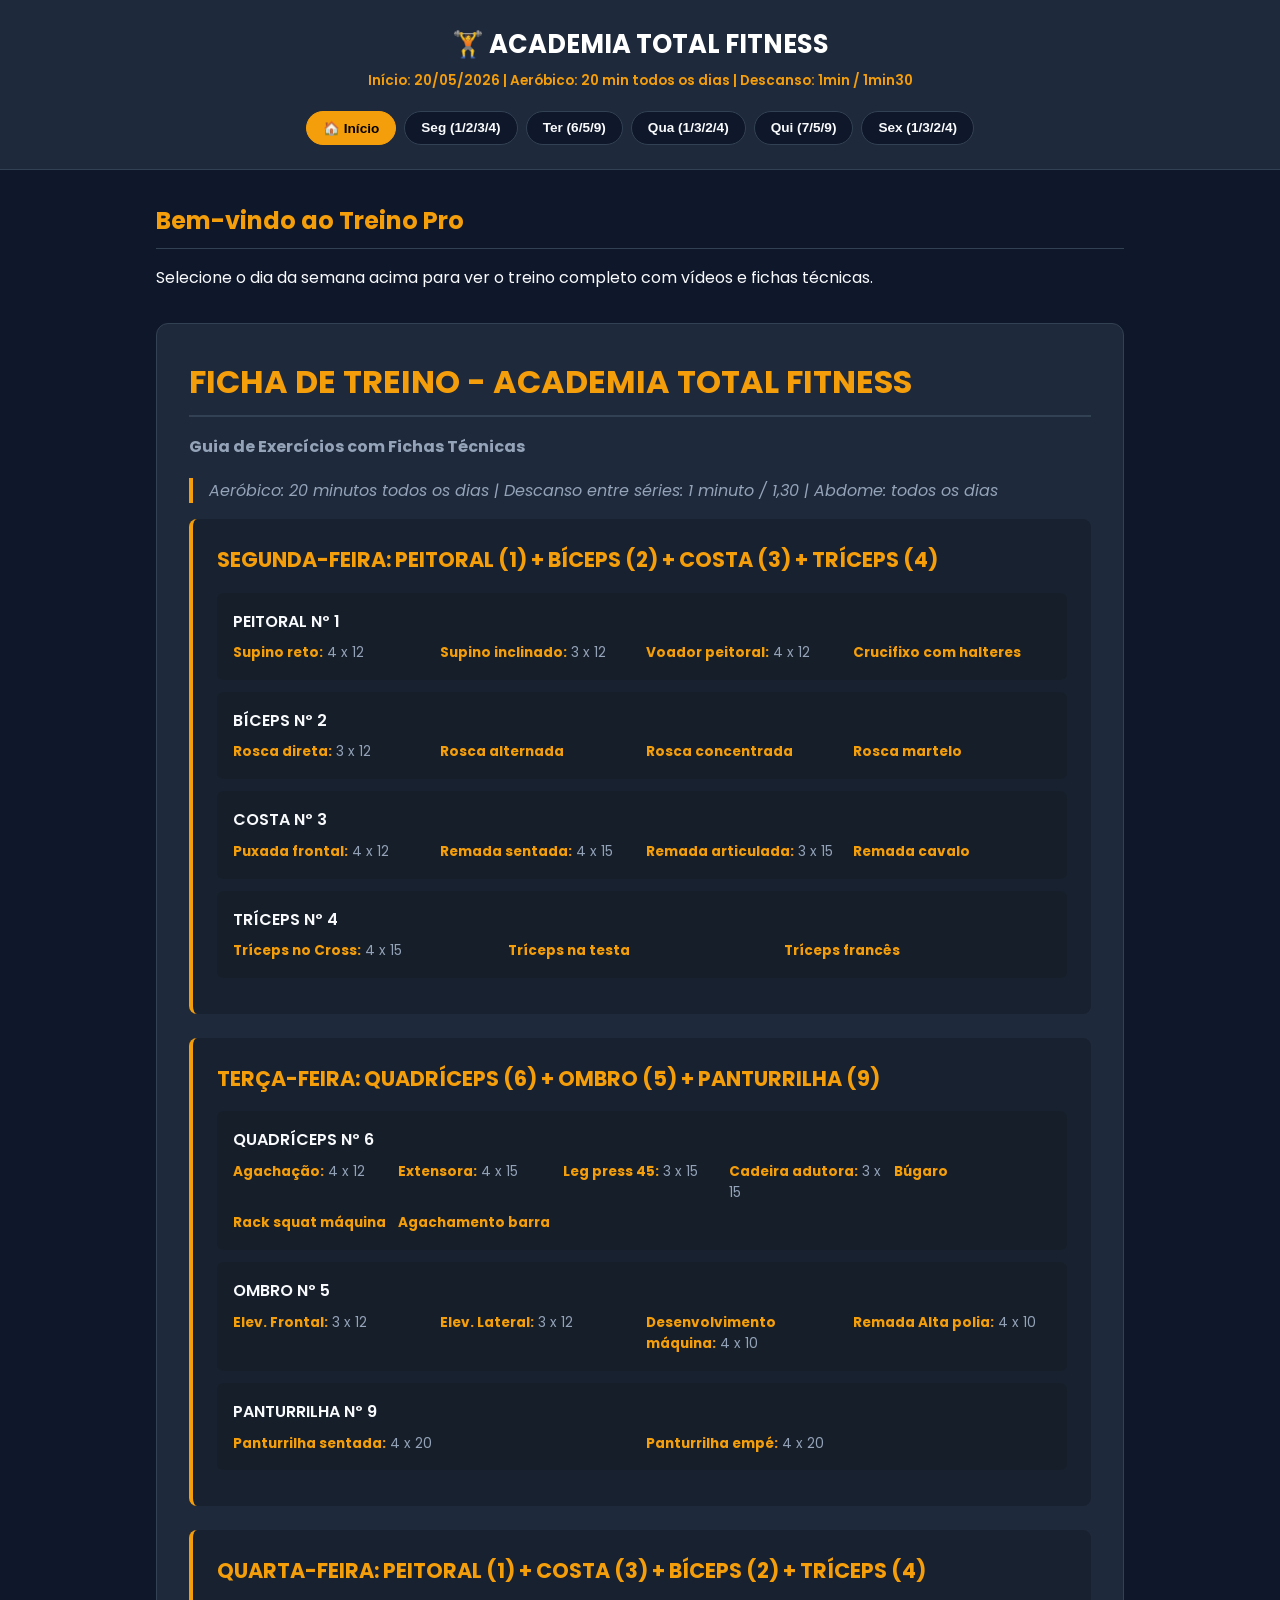
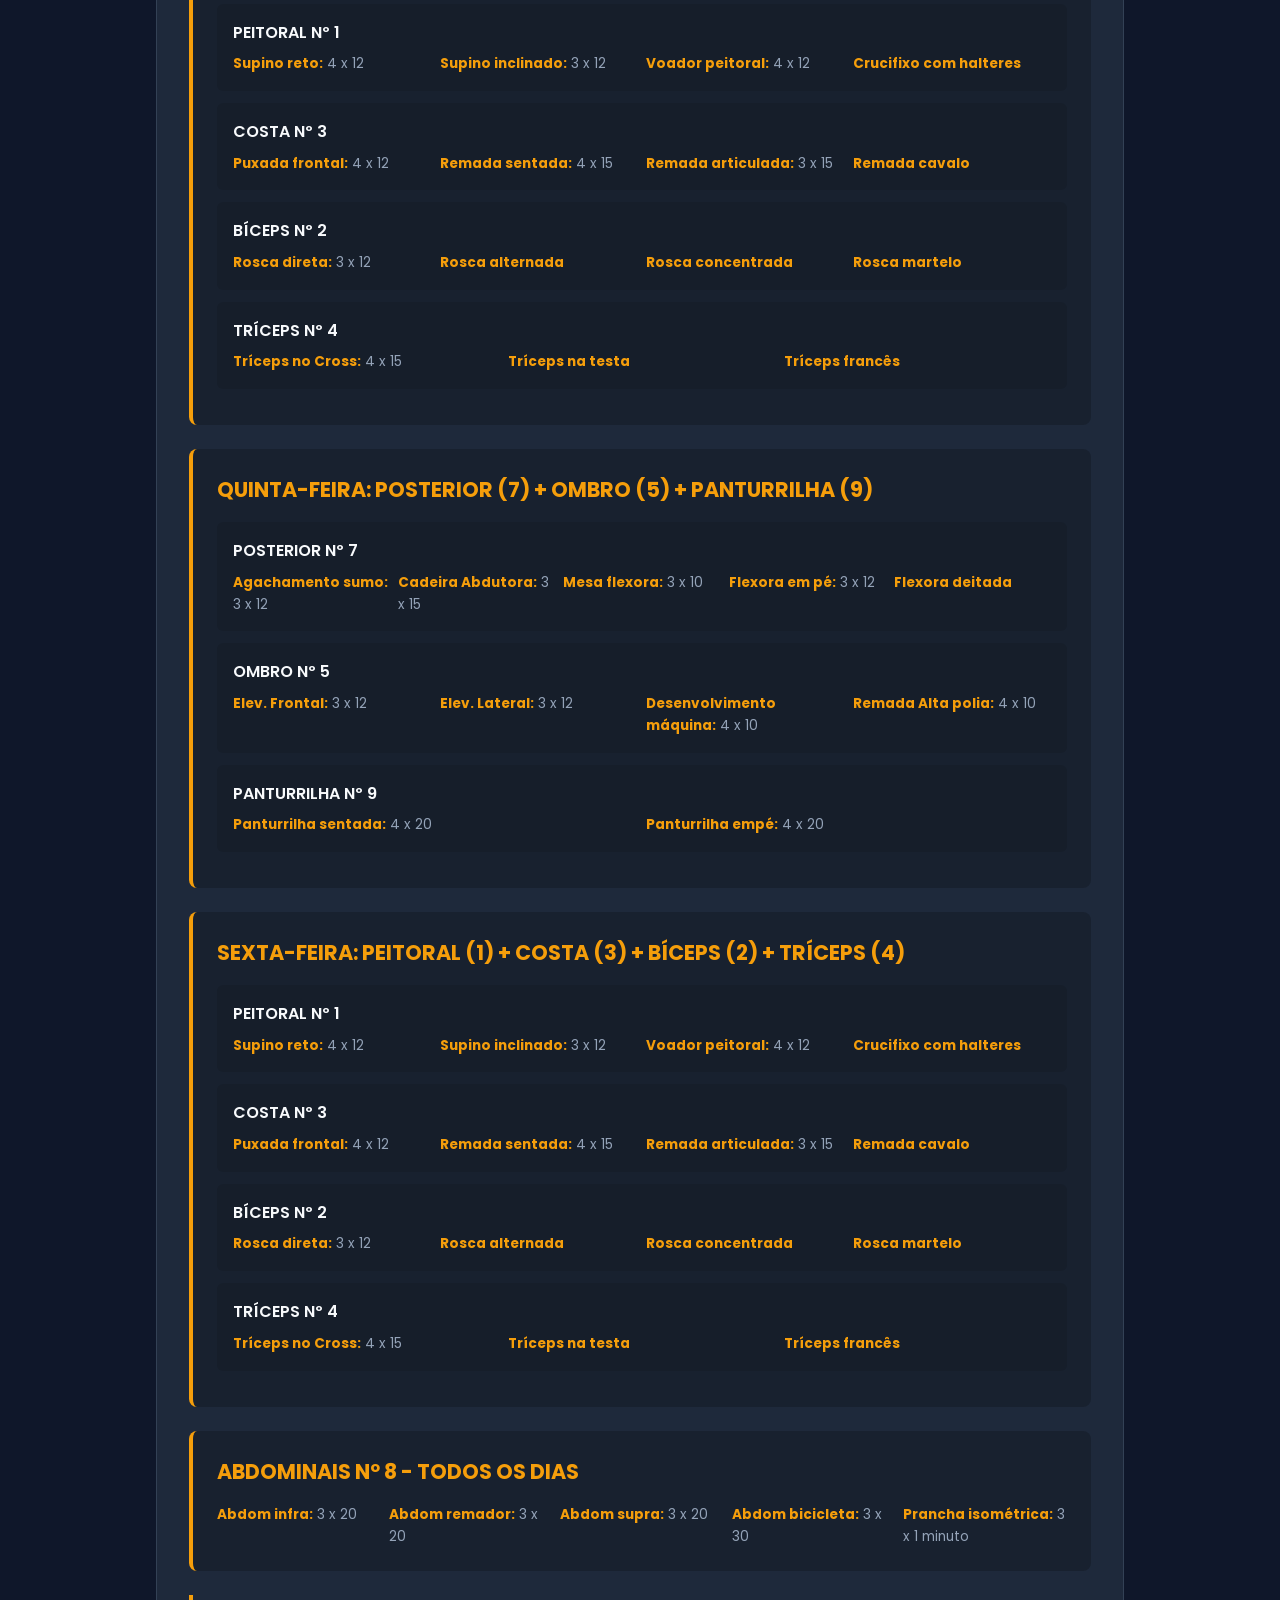
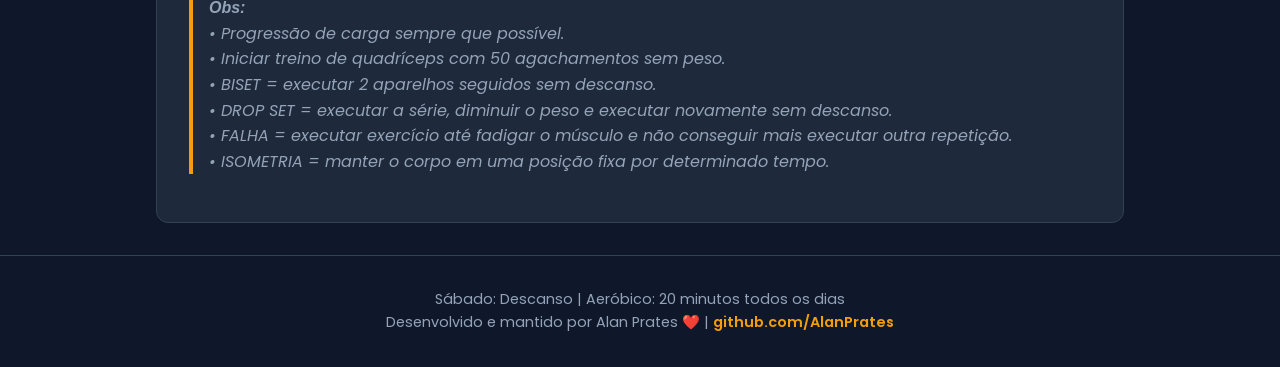
==== commit bd4cf3ec: "Refactor code structure for improved readability and maintainability" ====
--- a/index.html
+++ b/index.html
@@ -3,23 +3,22 @@
 <head>
   <meta charset="UTF-8">
   <meta name="viewport" content="width=device-width, initial-scale=1.0">
-  <title>Treino Pro - Cronograma de Treino Completo</title>
+  <title>Academia Total Fitness - Ficha de Treino</title>
   <link rel="stylesheet" href="css/style.css">
   <link href="https://fonts.googleapis.com/css2?family=Poppins:wght@300;400;600;700&display=swap" rel="stylesheet">
 </head>
 <body>
 
   <header>
-    <h1>🏋️‍♂️ Cronograma de Treino ABCDE</h1>
-    <p class="subtitle">Acompanhamento completo de exercícios, tutoriais e descansos</p>
-    
+    <h1>🏋️ Academia Total Fitness</h1>
+    <p class="subtitle">Início: 20/05/2026 | Aeróbico: 20 min todos os dias | Descanso: 1min / 1min30</p>
     <nav>
       <button class="nav-btn active" onclick="switchTab('home', this)">🏠 Início</button>
-      <button class="nav-btn" onclick="switchTab('segunda', this)">Seg (Peito/Panturrilha)</button>
-      <button class="nav-btn" onclick="switchTab('terca', this)">Ter (Costas/Abdômen)</button>
-      <button class="nav-btn" onclick="switchTab('quarta', this)">Qua (Pernas)</button>
-      <button class="nav-btn" onclick="switchTab('quinta', this)">Qui (Ombros/Trapézio)</button>
-      <button class="nav-btn" onclick="switchTab('sexta', this)">Sex (Bíceps/Tríceps)</button>
+      <button class="nav-btn" onclick="switchTab('segunda', this)">Seg (1/2/3/4)</button>
+      <button class="nav-btn" onclick="switchTab('terca', this)">Ter (6/5/9)</button>
+      <button class="nav-btn" onclick="switchTab('quarta', this)">Qua (1/3/2/4)</button>
+      <button class="nav-btn" onclick="switchTab('quinta', this)">Qui (7/5/9)</button>
+      <button class="nav-btn" onclick="switchTab('sexta', this)">Sex (1/3/2/4)</button>
     </nav>
   </header>
 
@@ -31,628 +30,837 @@
       <p>Selecione o dia da semana acima para ver o treino completo com vídeos e fichas técnicas.</p>
 
       <div class="markdown-body">
-        <h1>FICHA DE TREINO ABCDE - COMPLETA</h1>
+        <h1>FICHA DE TREINO - ACADEMIA TOTAL FITNESS</h1>
         <p><strong>Guia de Exercícios com Fichas Técnicas</strong></p>
-        <blockquote>Divisão ABCDE para treinamento de segunda a sexta-feira, com foco em diferentes grupos musculares a cada dia.</blockquote>
+        <blockquote>Aeróbico: 20 minutos todos os dias | Descanso entre séries: 1 minuto / 1,30 | Abdome: todos os dias</blockquote>
 
         <div class="day-section">
-          <div class="day-title">SEGUNDA-FEIRA: PEITO E PANTURRILHAS</div>
-          <div class="exercise-item">
-            <div class="exercise-name">1. Supino Inclinado (Barra)</div>
-            <div class="exercise-details">
-              <div class="detail"><strong>Séries:</strong> 4 x 8-12</div>
-              <div class="detail"><strong>Descanso:</strong> 90s</div>
-              <div class="detail"><strong>Foco:</strong> Peitoral Superior</div>
-              <div class="detail"><strong>Execução:</strong> Pegada largura dos ombros, descida controlada.</div>
-              <div class="detail"><strong>Intensidade:</strong> RPE 8-9.</div>
-            </div>
-          </div>
-          <div class="exercise-item">
-            <div class="exercise-name">2. Supino Reto (Halteres)</div>
-            <div class="exercise-details">
-              <div class="detail"><strong>Séries:</strong> 4 x 8-12</div>
-              <div class="detail"><strong>Descanso:</strong> 90s</div>
-              <div class="detail"><strong>Foco:</strong> Peitoral Maior (Geral)</div>
-              <div class="detail"><strong>Execução:</strong> Amplitude máxima embaixo, cotovelos levemente fechados.</div>
-              <div class="detail"><strong>Intensidade:</strong> Carga progressiva.</div>
-            </div>
-          </div>
-          <div class="exercise-item">
-            <div class="exercise-name">3. Crucifixo / Voador (Máquina)</div>
-            <div class="exercise-details">
-              <div class="detail"><strong>Séries:</strong> 3 x 12-15</div>
-              <div class="detail"><strong>Descanso:</strong> 60s</div>
-              <div class="detail"><strong>Foco:</strong> Isolamento do Peitoral</div>
-              <div class="detail"><strong>Execução:</strong> Contração forte de 1s no centro.</div>
-              <div class="detail"><strong>Intensidade:</strong> Alto volume e pico de contração.</div>
-            </div>
-          </div>
-          <div class="exercise-item">
-            <div class="exercise-name">4. Supino Declinado (Cross/Máquina)</div>
-            <div class="exercise-details">
-              <div class="detail"><strong>Séries:</strong> 3 x 10-12</div>
-              <div class="detail"><strong>Descanso:</strong> 60s</div>
-              <div class="detail"><strong>Foco:</strong> Porção Inferior do Peito</div>
-              <div class="detail"><strong>Execução:</strong> Empurrar para frente e para baixo.</div>
-              <div class="detail"><strong>Intensidade:</strong> Movimento controlado na excêntrica.</div>
-            </div>
-          </div>
-          <div class="exercise-item">
-            <div class="exercise-name">5. Panturrilha Sentado (Máquina)</div>
-            <div class="exercise-details">
-              <div class="detail"><strong>Séries:</strong> 4 x 15-20</div>
-              <div class="detail"><strong>Descanso:</strong> 45s</div>
-              <div class="detail"><strong>Foco:</strong> Músculo Sóleo</div>
-              <div class="detail"><strong>Execução:</strong> Alongamento completo embaixo, pausa de 1s em cima.</div>
-              <div class="detail"><strong>Intensidade:</strong> Altas repetições até a queimação.</div>
+          <div class="day-title">SEGUNDA-FEIRA: PEITORAL (1) + BÍCEPS (2) + COSTA (3) + TRÍCEPS (4)</div>
+          <div class="exercise-item">
+            <div class="exercise-name">PEITORAL Nº 1</div>
+            <div class="exercise-details">
+              <div class="detail"><strong>Supino reto:</strong> 4 x 12</div>
+              <div class="detail"><strong>Supino inclinado:</strong> 3 x 12</div>
+              <div class="detail"><strong>Voador peitoral:</strong> 4 x 12</div>
+              <div class="detail"><strong>Crucifixo com halteres</strong></div>
+            </div>
+          </div>
+          <div class="exercise-item">
+            <div class="exercise-name">BÍCEPS Nº 2</div>
+            <div class="exercise-details">
+              <div class="detail"><strong>Rosca direta:</strong> 3 x 12</div>
+              <div class="detail"><strong>Rosca alternada</strong></div>
+              <div class="detail"><strong>Rosca concentrada</strong></div>
+              <div class="detail"><strong>Rosca martelo</strong></div>
+            </div>
+          </div>
+          <div class="exercise-item">
+            <div class="exercise-name">COSTA Nº 3</div>
+            <div class="exercise-details">
+              <div class="detail"><strong>Puxada frontal:</strong> 4 x 12</div>
+              <div class="detail"><strong>Remada sentada:</strong> 4 x 15</div>
+              <div class="detail"><strong>Remada articulada:</strong> 3 x 15</div>
+              <div class="detail"><strong>Remada cavalo</strong></div>
+            </div>
+          </div>
+          <div class="exercise-item">
+            <div class="exercise-name">TRÍCEPS Nº 4</div>
+            <div class="exercise-details">
+              <div class="detail"><strong>Tríceps no Cross:</strong> 4 x 15</div>
+              <div class="detail"><strong>Tríceps na testa</strong></div>
+              <div class="detail"><strong>Tríceps francês</strong></div>
             </div>
           </div>
         </div>
 
         <div class="day-section">
-          <div class="day-title">TERÇA-FEIRA: COSTAS E ABDÔMEN</div>
-          <div class="exercise-item">
-            <div class="exercise-name">1. Puxada Frontal (Polia Alta)</div>
-            <div class="exercise-details">
-              <div class="detail"><strong>Séries:</strong> 4 x 10-12</div>
-              <div class="detail"><strong>Descanso:</strong> 90s</div>
-              <div class="detail"><strong>Foco:</strong> Grande Latíssimo do Dorso (Largura)</div>
-              <div class="detail"><strong>Execução:</strong> Puxar em direção ao peito estufado.</div>
-              <div class="detail"><strong>Intensidade:</strong> Manter o tronco firme.</div>
-            </div>
-          </div>
-          <div class="exercise-item">
-            <div class="exercise-name">2. Remada Serrote (Halter)</div>
-            <div class="exercise-details">
-              <div class="detail"><strong>Séries:</strong> 3 x 10-12</div>
-              <div class="detail"><strong>Descanso:</strong> 60s</div>
-              <div class="detail"><strong>Foco:</strong> Espessura das Costas</div>
-              <div class="detail"><strong>Execução:</strong> Halter rente ao quadril, tronco firme.</div>
-              <div class="detail"><strong>Intensidade:</strong> Carga moderada/alta.</div>
-            </div>
-          </div>
-          <div class="exercise-item">
-            <div class="exercise-name">3. Remada Baixa (Triângulo)</div>
-            <div class="exercise-details">
-              <div class="detail"><strong>Séries:</strong> 4 x 10-12</div>
-              <div class="detail"><strong>Descanso:</strong> 60s</div>
-              <div class="detail"><strong>Foco:</strong> Centro das Costas (Rombóides)</div>
-              <div class="detail"><strong>Execução:</strong> Esticar braços na volta, fechar escápulas.</div>
-              <div class="detail"><strong>Intensidade:</strong> Ritmo constante.</div>
-            </div>
-          </div>
-          <div class="exercise-item">
-            <div class="exercise-name">4. Pulldown com Barra Reta</div>
-            <div class="exercise-details">
-              <div class="detail"><strong>Séries:</strong> 3 x 12-15</div>
-              <div class="detail"><strong>Descanso:</strong> 60s</div>
-              <div class="detail"><strong>Foco:</strong> Isolamento de Dorsais</div>
-              <div class="detail"><strong>Execução:</strong> Braços quase estendidos em arco até a coxa.</div>
-              <div class="detail"><strong>Intensidade:</strong> Pico de contração intenso.</div>
-            </div>
-          </div>
-          <div class="exercise-item">
-            <div class="exercise-name">5. Abdominal Supra (Solo)</div>
-            <div class="exercise-details">
-              <div class="detail"><strong>Séries:</strong> 4 x 15-20</div>
-              <div class="detail"><strong>Descanso:</strong> 45s</div>
-              <div class="detail"><strong>Foco:</strong> Reto Abdominal</div>
-              <div class="detail"><strong>Execução:</strong> Elevação apenas dos ombros do solo.</div>
-              <div class="detail"><strong>Intensidade:</strong> Controle total na descida.</div>
+          <div class="day-title">TERÇA-FEIRA: QUADRÍCEPS (6) + OMBRO (5) + PANTURRILHA (9)</div>
+          <div class="exercise-item">
+            <div class="exercise-name">QUADRÍCEPS Nº 6</div>
+            <div class="exercise-details">
+              <div class="detail"><strong>Agachação:</strong> 4 x 12</div>
+              <div class="detail"><strong>Extensora:</strong> 4 x 15</div>
+              <div class="detail"><strong>Leg press 45:</strong> 3 x 15</div>
+              <div class="detail"><strong>Cadeira adutora:</strong> 3 x 15</div>
+              <div class="detail"><strong>Búgaro</strong></div>
+              <div class="detail"><strong>Rack squat máquina</strong></div>
+              <div class="detail"><strong>Agachamento barra</strong></div>
+            </div>
+          </div>
+          <div class="exercise-item">
+            <div class="exercise-name">OMBRO Nº 5</div>
+            <div class="exercise-details">
+              <div class="detail"><strong>Elev. Frontal:</strong> 3 x 12</div>
+              <div class="detail"><strong>Elev. Lateral:</strong> 3 x 12</div>
+              <div class="detail"><strong>Desenvolvimento máquina:</strong> 4 x 10</div>
+              <div class="detail"><strong>Remada Alta polia:</strong> 4 x 10</div>
+            </div>
+          </div>
+          <div class="exercise-item">
+            <div class="exercise-name">PANTURRILHA Nº 9</div>
+            <div class="exercise-details">
+              <div class="detail"><strong>Panturrilha sentada:</strong> 4 x 20</div>
+              <div class="detail"><strong>Panturrilha empé:</strong> 4 x 20</div>
             </div>
           </div>
         </div>
 
         <div class="day-section">
-          <div class="day-title">QUARTA-FEIRA: PERNAS COMPLETAS</div>
-          <div class="exercise-item">
-            <div class="exercise-name">1. Agachamento Livre (Barra)</div>
-            <div class="exercise-details">
-              <div class="detail"><strong>Séries:</strong> 4 x 8-10</div>
-              <div class="detail"><strong>Descanso:</strong> 120s</div>
-              <div class="detail"><strong>Foco:</strong> Quadríceps, Glúteos e Core</div>
-              <div class="detail"><strong>Execução:</strong> Tronco ereto, descida profunda controlada.</div>
-              <div class="detail"><strong>Intensidade:</strong> Carga alta e segura.</div>
-            </div>
-          </div>
-          <div class="exercise-item">
-            <div class="exercise-name">2. Leg Press 45º (Máquina)</div>
-            <div class="exercise-details">
-              <div class="detail"><strong>Séries:</strong> 4 x 10-12</div>
-              <div class="detail"><strong>Descanso:</strong> 90s</div>
-              <div class="detail"><strong>Foco:</strong> Coxas e Glúteos</div>
-              <div class="detail"><strong>Execução:</strong> Pés na largura dos ombros, lombar apoiada.</div>
-              <div class="detail"><strong>Intensidade:</strong> Carga progressiva.</div>
-            </div>
-          </div>
-          <div class="exercise-item">
-            <div class="exercise-name">3. Cadeira Extensora</div>
-            <div class="exercise-details">
-              <div class="detail"><strong>Séries:</strong> 3 x 12-15</div>
-              <div class="detail"><strong>Descanso:</strong> 60s</div>
-              <div class="detail"><strong>Foco:</strong> Quadríceps (Isolamento)</div>
-              <div class="detail"><strong>Execução:</strong> Extensão completa com pico de 1s em cima.</div>
-              <div class="detail"><strong>Intensidade:</strong> Queimação máxima.</div>
-            </div>
-          </div>
-          <div class="exercise-item">
-            <div class="exercise-name">4. Mesa Flexora</div>
-            <div class="exercise-details">
-              <div class="detail"><strong>Séries:</strong> 4 x 10-12</div>
-              <div class="detail"><strong>Descanso:</strong> 60s</div>
-              <div class="detail"><strong>Foco:</strong> Posteriores de Coxa</div>
-              <div class="detail"><strong>Execução:</strong> Quadril colado no banco, sem embalo.</div>
-              <div class="detail"><strong>Intensidade:</strong> Movimento controlado.</div>
-            </div>
-          </div>
-          <div class="exercise-item">
-            <div class="exercise-name">5. Afundo com Halteres</div>
-            <div class="exercise-details">
-              <div class="detail"><strong>Séries:</strong> 3 x 10 (cada)</div>
-              <div class="detail"><strong>Descanso:</strong> 60s</div>
-              <div class="detail"><strong>Foco:</strong> Unilateral / Glúteos e Quadríceps</div>
-              <div class="detail"><strong>Execução:</strong> Joelho de trás quase tocando o solo.</div>
-              <div class="detail"><strong>Intensidade:</strong> Foco no equilíbrio.</div>
+          <div class="day-title">QUARTA-FEIRA: PEITORAL (1) + COSTA (3) + BÍCEPS (2) + TRÍCEPS (4)</div>
+          <div class="exercise-item">
+            <div class="exercise-name">PEITORAL Nº 1</div>
+            <div class="exercise-details">
+              <div class="detail"><strong>Supino reto:</strong> 4 x 12</div>
+              <div class="detail"><strong>Supino inclinado:</strong> 3 x 12</div>
+              <div class="detail"><strong>Voador peitoral:</strong> 4 x 12</div>
+              <div class="detail"><strong>Crucifixo com halteres</strong></div>
+            </div>
+          </div>
+          <div class="exercise-item">
+            <div class="exercise-name">COSTA Nº 3</div>
+            <div class="exercise-details">
+              <div class="detail"><strong>Puxada frontal:</strong> 4 x 12</div>
+              <div class="detail"><strong>Remada sentada:</strong> 4 x 15</div>
+              <div class="detail"><strong>Remada articulada:</strong> 3 x 15</div>
+              <div class="detail"><strong>Remada cavalo</strong></div>
+            </div>
+          </div>
+          <div class="exercise-item">
+            <div class="exercise-name">BÍCEPS Nº 2</div>
+            <div class="exercise-details">
+              <div class="detail"><strong>Rosca direta:</strong> 3 x 12</div>
+              <div class="detail"><strong>Rosca alternada</strong></div>
+              <div class="detail"><strong>Rosca concentrada</strong></div>
+              <div class="detail"><strong>Rosca martelo</strong></div>
+            </div>
+          </div>
+          <div class="exercise-item">
+            <div class="exercise-name">TRÍCEPS Nº 4</div>
+            <div class="exercise-details">
+              <div class="detail"><strong>Tríceps no Cross:</strong> 4 x 15</div>
+              <div class="detail"><strong>Tríceps na testa</strong></div>
+              <div class="detail"><strong>Tríceps francês</strong></div>
             </div>
           </div>
         </div>
 
         <div class="day-section">
-          <div class="day-title">QUINTA-FEIRA: OMBROS E TRAPÉZIO</div>
-          <div class="exercise-item">
-            <div class="exercise-name">1. Desenvolvimento com Halteres</div>
-            <div class="exercise-details">
-              <div class="detail"><strong>Séries:</strong> 4 x 8-12</div>
-              <div class="detail"><strong>Descanso:</strong> 90s</div>
-              <div class="detail"><strong>Foco:</strong> Deltoides (Geral)</div>
-              <div class="detail"><strong>Execução:</strong> Descer até a orelha, subir sem bater os halteres.</div>
-              <div class="detail"><strong>Intensidade:</strong> Carga progressiva.</div>
-            </div>
-          </div>
-          <div class="exercise-item">
-            <div class="exercise-name">2. Elevação Lateral (Halteres)</div>
-            <div class="exercise-details">
-              <div class="detail"><strong>Séries:</strong> 4 x 12-15</div>
-              <div class="detail"><strong>Descanso:</strong> 60s</div>
-              <div class="detail"><strong>Foco:</strong> Deltoide Lateral</div>
-              <div class="detail"><strong>Execução:</strong> Leve flexão no cotovelo, até a linha dos ombros.</div>
-              <div class="detail"><strong>Intensidade:</strong> Execução estrita.</div>
-            </div>
-          </div>
-          <div class="exercise-item">
-            <div class="exercise-name">3. Elevação Frontal com Anilha</div>
-            <div class="exercise-details">
-              <div class="detail"><strong>Séries:</strong> 3 x 12-15</div>
-              <div class="detail"><strong>Descanso:</strong> 60s</div>
-              <div class="detail"><strong>Foco:</strong> Deltoide Anterior</div>
-              <div class="detail"><strong>Execução:</strong> Elevar anilha até a altura dos olhos.</div>
-              <div class="detail"><strong>Intensidade:</strong> Controle excêntrico.</div>
-            </div>
-          </div>
-          <div class="exercise-item">
-            <div class="exercise-name">4. Encolhimento com Halteres</div>
-            <div class="exercise-details">
-              <div class="detail"><strong>Séries:</strong> 4 x 12-15</div>
-              <div class="detail"><strong>Descanso:</strong> 60s</div>
-              <div class="detail"><strong>Foco:</strong> Trapézio</div>
-              <div class="detail"><strong>Execução:</strong> Elevação vertical dos ombros, pausa de 1s no topo.</div>
-              <div class="detail"><strong>Intensidade:</strong> Carga alta.</div>
+          <div class="day-title">QUINTA-FEIRA: POSTERIOR (7) + OMBRO (5) + PANTURRILHA (9)</div>
+          <div class="exercise-item">
+            <div class="exercise-name">POSTERIOR Nº 7</div>
+            <div class="exercise-details">
+              <div class="detail"><strong>Agachamento sumo:</strong> 3 x 12</div>
+              <div class="detail"><strong>Cadeira Abdutora:</strong> 3 x 15</div>
+              <div class="detail"><strong>Mesa flexora:</strong> 3 x 10</div>
+              <div class="detail"><strong>Flexora em pé:</strong> 3 x 12</div>
+              <div class="detail"><strong>Flexora deitada</strong></div>
+            </div>
+          </div>
+          <div class="exercise-item">
+            <div class="exercise-name">OMBRO Nº 5</div>
+            <div class="exercise-details">
+              <div class="detail"><strong>Elev. Frontal:</strong> 3 x 12</div>
+              <div class="detail"><strong>Elev. Lateral:</strong> 3 x 12</div>
+              <div class="detail"><strong>Desenvolvimento máquina:</strong> 4 x 10</div>
+              <div class="detail"><strong>Remada Alta polia:</strong> 4 x 10</div>
+            </div>
+          </div>
+          <div class="exercise-item">
+            <div class="exercise-name">PANTURRILHA Nº 9</div>
+            <div class="exercise-details">
+              <div class="detail"><strong>Panturrilha sentada:</strong> 4 x 20</div>
+              <div class="detail"><strong>Panturrilha empé:</strong> 4 x 20</div>
             </div>
           </div>
         </div>
 
         <div class="day-section">
-          <div class="day-title">SEXTA-FEIRA: BÍCEPS E TRÍCEPS</div>
-          <div class="exercise-item">
-            <div class="exercise-name">1. Tríceps na Polia (Personal Homem)</div>
-            <div class="exercise-details">
-              <div class="detail"><strong>Séries:</strong> 4 x 10-12</div>
-              <div class="detail"><strong>Descanso:</strong> 60s</div>
-              <div class="detail"><strong>Foco:</strong> Tríceps (Geral)</div>
-              <div class="detail"><strong>Execução:</strong> Cotovelos colados ao lado do corpo.</div>
-              <div class="detail"><strong>Intensidade:</strong> Pico de contração.</div>
-            </div>
-          </div>
-          <div class="exercise-item">
-            <div class="exercise-name">2. Rosca Direta com Barra W</div>
-            <div class="exercise-details">
-              <div class="detail"><strong>Séries:</strong> 4 x 10-12</div>
-              <div class="detail"><strong>Descanso:</strong> 60s</div>
-              <div class="detail"><strong>Foco:</strong> Bíceps Braquial</div>
-              <div class="detail"><strong>Execução:</strong> Sem balanço, cotovelos fixos.</div>
-              <div class="detail"><strong>Intensidade:</strong> Carga moderada/alta.</div>
-            </div>
-          </div>
-          <div class="exercise-item">
-            <div class="exercise-name">3. Rosca Alternada com Halteres</div>
-            <div class="exercise-details">
-              <div class="detail"><strong>Séries:</strong> 3 x 12-15</div>
-              <div class="detail"><strong>Descanso:</strong> 60s</div>
-              <div class="detail"><strong>Foco:</strong> Bíceps e Braquiorradial</div>
-              <div class="detail"><strong>Execução:</strong> Supinação do punho ao subir.</div>
-              <div class="detail"><strong>Intensidade:</strong> Execução controlada.</div>
-            </div>
-          </div>
-          <div class="exercise-item">
-            <div class="exercise-name">4. Tríceps Testa com Halteres</div>
-            <div class="exercise-details">
-              <div class="detail"><strong>Séries:</strong> 3 x 10-12</div>
-              <div class="detail"><strong>Descanso:</strong> 60s</div>
-              <div class="detail"><strong>Foco:</strong> Cabeça Longa do Tríceps</div>
-              <div class="detail"><strong>Execução:</strong> Descida dos halteres ao lado da orelha.</div>
-              <div class="detail"><strong>Intensidade:</strong> Alongamento máximo.</div>
-            </div>
-          </div>
-        </div>
-
-        <blockquote>Sábado e Domingo: Descanso Absoluto (Recuperação Muscular)</blockquote>
+          <div class="day-title">SEXTA-FEIRA: PEITORAL (1) + COSTA (3) + BÍCEPS (2) + TRÍCEPS (4)</div>
+          <div class="exercise-item">
+            <div class="exercise-name">PEITORAL Nº 1</div>
+            <div class="exercise-details">
+              <div class="detail"><strong>Supino reto:</strong> 4 x 12</div>
+              <div class="detail"><strong>Supino inclinado:</strong> 3 x 12</div>
+              <div class="detail"><strong>Voador peitoral:</strong> 4 x 12</div>
+              <div class="detail"><strong>Crucifixo com halteres</strong></div>
+            </div>
+          </div>
+          <div class="exercise-item">
+            <div class="exercise-name">COSTA Nº 3</div>
+            <div class="exercise-details">
+              <div class="detail"><strong>Puxada frontal:</strong> 4 x 12</div>
+              <div class="detail"><strong>Remada sentada:</strong> 4 x 15</div>
+              <div class="detail"><strong>Remada articulada:</strong> 3 x 15</div>
+              <div class="detail"><strong>Remada cavalo</strong></div>
+            </div>
+          </div>
+          <div class="exercise-item">
+            <div class="exercise-name">BÍCEPS Nº 2</div>
+            <div class="exercise-details">
+              <div class="detail"><strong>Rosca direta:</strong> 3 x 12</div>
+              <div class="detail"><strong>Rosca alternada</strong></div>
+              <div class="detail"><strong>Rosca concentrada</strong></div>
+              <div class="detail"><strong>Rosca martelo</strong></div>
+            </div>
+          </div>
+          <div class="exercise-item">
+            <div class="exercise-name">TRÍCEPS Nº 4</div>
+            <div class="exercise-details">
+              <div class="detail"><strong>Tríceps no Cross:</strong> 4 x 15</div>
+              <div class="detail"><strong>Tríceps na testa</strong></div>
+              <div class="detail"><strong>Tríceps francês</strong></div>
+            </div>
+          </div>
+        </div>
+
+        <div class="day-section">
+          <div class="day-title">ABDOMINAIS Nº 8 - TODOS OS DIAS</div>
+          <div class="exercise-details">
+            <div class="detail"><strong>Abdom infra:</strong> 3 x 20</div>
+            <div class="detail"><strong>Abdom remador:</strong> 3 x 20</div>
+            <div class="detail"><strong>Abdom supra:</strong> 3 x 20</div>
+            <div class="detail"><strong>Abdom bicicleta:</strong> 3 x 30</div>
+            <div class="detail"><strong>Prancha isométrica:</strong> 3 x 1 minuto</div>
+          </div>
+        </div>
+
+        <blockquote>
+          <strong>Obs:</strong><br>
+          • Progressão de carga sempre que possível.<br>
+          • Iniciar treino de quadríceps com 50 agachamentos sem peso.<br>
+          • BISET = executar 2 aparelhos seguidos sem descanso.<br>
+          • DROP SET = executar a série, diminuir o peso e executar novamente sem descanso.<br>
+          • FALHA = executar exercício até fadigar o músculo e não conseguir mais executar outra repetição.<br>
+          • ISOMETRIA = manter o corpo em uma posição fixa por determinado tempo.
+        </blockquote>
       </div>
     </section>
 
-    <!-- SEGUNDA-FEIRA -->
+    <!-- SEGUNDA-FEIRA: PEITORAL + BÍCEPS + COSTA + TRÍCEPS -->
     <section id="segunda" class="tab-content">
-      <h2>Segunda-Feira: Peito e Panturrilhas</h2>
+      <h2>Segunda-Feira: Peitoral (1) + Bíceps (2) + Costa (3) + Tríceps (4)</h2>
       <div class="cards-grid">
         <div class="card">
-          <h3>1. Supino Inclinado (Barra)</h3>
-          <p><strong>Séries:</strong> 4 x 8-12 | <strong>Descanso:</strong> 90s</p>
-          <p><strong>Execução:</strong> Pegada na largura dos ombros, descida controlada.</p>
-          <div class="card-actions">
-            <button onclick="window.open('https://www.youtube.com/results?search_query=como+fazer+supino+inclinado+barra', '_blank')">📺 Tutorial</button>
-            <button onclick="startTimer(90)">⏱️ Descanso (90s)</button>
-          </div>
-        </div>
-
-        <div class="card">
-          <h3>2. Supino Reto (Halteres)</h3>
-          <p><strong>Séries:</strong> 4 x 8-12 | <strong>Descanso:</strong> 90s</p>
-          <p><strong>Execução:</strong> Amplitude máxima embaixo, cotovelos levemente fechados.</p>
-          <div class="card-actions">
-            <button onclick="window.open('https://www.youtube.com/results?search_query=como+fazer+supino+reto+halteres', '_blank')">📺 Tutorial</button>
-            <button onclick="startTimer(90)">⏱️ Descanso (90s)</button>
-          </div>
-        </div>
-
-        <div class="card">
-          <h3>3. Crucifixo / Voador (Máquina)</h3>
-          <p><strong>Séries:</strong> 3 x 12-15 | <strong>Descanso:</strong> 60s</p>
-          <p><strong>Execução:</strong> Contração forte de 1 segundo no centro.</p>
-          <div class="card-actions">
-            <button onclick="window.open('https://www.youtube.com/results?search_query=como+fazer+voador+peck+deck', '_blank')">📺 Tutorial</button>
-            <button onclick="startTimer(60)">⏱️ Descanso (60s)</button>
-          </div>
-        </div>
-
-        <div class="card">
-          <h3>4. Supino Declinado (Máquina)</h3>
-          <p><strong>Séries:</strong> 3 x 10-12 | <strong>Descanso:</strong> 60s</p>
-          <p><strong>Execução:</strong> Empurrar para baixo com controle na descida.</p>
-          <div class="card-actions">
-            <button onclick="window.open('https://www.youtube.com/results?search_query=como+fazer+supino+declinado', '_blank')">📺 Tutorial</button>
-            <button onclick="startTimer(60)">⏱️ Descanso (60s)</button>
-          </div>
-        </div>
-
-        <div class="card">
-          <h3>5. Crossover (Polia Alta)</h3>
-          <p><strong>Séries:</strong> 3 x 12-15 | <strong>Descanso:</strong> 60s</p>
-          <p><strong>Execução:</strong> Cruzar as mãos à frente com tensão constante.</p>
-          <div class="card-actions">
-            <button onclick="window.open('https://www.youtube.com/results?search_query=como+fazer+crossover+polia+alta', '_blank')">📺 Tutorial</button>
-            <button onclick="startTimer(60)">⏱️ Descanso (60s)</button>
-          </div>
-        </div>
-
-        <div class="card">
-          <h3>6. Panturrilha Sentado (Máquina)</h3>
-          <p><strong>Séries:</strong> 4 x 15-20 | <strong>Descanso:</strong> 45s</p>
-          <p><strong>Execução:</strong> Alongamento completo embaixo, pausa de 1s em cima.</p>
-          <div class="card-actions">
-            <button onclick="window.open('https://www.youtube.com/results?search_query=como+fazer+panturrilha+sentado+maquina', '_blank')">📺 Tutorial</button>
-            <button onclick="startTimer(45)">⏱️ Descanso (45s)</button>
-          </div>
-        </div>
-
-        <div class="card">
-          <h3>7. Panturrilha em Pé (Máquina)</h3>
-          <p><strong>Séries:</strong> 4 x 12-15 | <strong>Descanso:</strong> 45s</p>
-          <p><strong>Execução:</strong> Subir máximo com pausa de 2s no topo, descer lentamente.</p>
-          <div class="card-actions">
-            <button onclick="window.open('https://www.youtube.com/results?search_query=como+fazer+panturrilha+em+pe', '_blank')">📺 Tutorial</button>
-            <button onclick="startTimer(45)">⏱️ Descanso (45s)</button>
+          <h3>1. Supino Reto</h3>
+          <p><strong>Séries:</strong> 4 x 12</p>
+          <p><strong>Grupo:</strong> Peitoral Nº 1</p>
+          <div class="card-actions">
+            <button onclick="openVideo('https://www.youtube.com/embed/0zwoEOzCo7Q')">📺 Tutorial</button>
+            <button onclick="startTimer(60)">⏱️ Descanso (60s)</button>
+          </div>
+        </div>
+        <div class="card">
+          <h3>2. Supino Inclinado</h3>
+          <p><strong>Séries:</strong> 3 x 12</p>
+          <p><strong>Grupo:</strong> Peitoral Nº 1</p>
+          <div class="card-actions">
+            <button onclick="openVideo('https://www.youtube.com/embed/3dnLfE3mB1I')">📺 Tutorial</button>
+            <button onclick="startTimer(60)">⏱️ Descanso (60s)</button>
+          </div>
+        </div>
+        <div class="card">
+          <h3>3. Voador Peitoral</h3>
+          <p><strong>Séries:</strong> 4 x 12</p>
+          <p><strong>Grupo:</strong> Peitoral Nº 1</p>
+          <div class="card-actions">
+            <button onclick="openVideo('https://www.youtube.com/embed/U5PN34F2j24')">📺 Tutorial</button>
+            <button onclick="startTimer(60)">⏱️ Descanso (60s)</button>
+          </div>
+        </div>
+        <div class="card">
+          <h3>4. Crucifixo com Halteres</h3>
+          <p><strong>Grupo:</strong> Peitoral Nº 1</p>
+          <div class="card-actions">
+            <button onclick="openVideo('https://www.youtube.com/embed/fG2fUgin3Zw')">📺 Tutorial</button>
+            <button onclick="startTimer(60)">⏱️ Descanso (60s)</button>
+          </div>
+        </div>
+        <div class="card">
+          <h3>5. Rosca Direta</h3>
+          <p><strong>Séries:</strong> 3 x 12</p>
+          <p><strong>Grupo:</strong> Bíceps Nº 2</p>
+          <div class="card-actions">
+            <button onclick="openVideo('https://www.youtube.com/embed/vDWPtEMrzeU')">📺 Tutorial</button>
+            <button onclick="startTimer(60)">⏱️ Descanso (60s)</button>
+          </div>
+        </div>
+        <div class="card">
+          <h3>6. Rosca Alternada</h3>
+          <p><strong>Grupo:</strong> Bíceps Nº 2</p>
+          <div class="card-actions">
+            <button onclick="openVideo('https://www.youtube.com/embed/G6feTR1uIG4')">📺 Tutorial</button>
+            <button onclick="startTimer(60)">⏱️ Descanso (60s)</button>
+          </div>
+        </div>
+        <div class="card">
+          <h3>7. Rosca Concentrada</h3>
+          <p><strong>Grupo:</strong> Bíceps Nº 2</p>
+          <div class="card-actions">
+            <button onclick="openVideo('https://www.youtube.com/embed/zpTK6eihdSA')">📺 Tutorial</button>
+            <button onclick="startTimer(60)">⏱️ Descanso (60s)</button>
+          </div>
+        </div>
+        <div class="card">
+          <h3>8. Rosca Martelo</h3>
+          <p><strong>Grupo:</strong> Bíceps Nº 2</p>
+          <div class="card-actions">
+            <button onclick="openVideo('https://www.youtube.com/embed/ixc7BH5zFf8')">📺 Tutorial</button>
+            <button onclick="startTimer(60)">⏱️ Descanso (60s)</button>
+          </div>
+        </div>
+        <div class="card">
+          <h3>9. Puxada Frontal</h3>
+          <p><strong>Séries:</strong> 4 x 12</p>
+          <p><strong>Grupo:</strong> Costa Nº 3</p>
+          <div class="card-actions">
+            <button onclick="openVideo('https://www.youtube.com/embed/y4odSs51DBE')">📺 Tutorial</button>
+            <button onclick="startTimer(60)">⏱️ Descanso (60s)</button>
+          </div>
+        </div>
+        <div class="card">
+          <h3>10. Remada Sentada</h3>
+          <p><strong>Séries:</strong> 4 x 15</p>
+          <p><strong>Grupo:</strong> Costa Nº 3</p>
+          <div class="card-actions">
+            <button onclick="openVideo('https://www.youtube.com/embed/zw0lUIPCq-U')">📺 Tutorial</button>
+            <button onclick="startTimer(60)">⏱️ Descanso (60s)</button>
+          </div>
+        </div>
+        <div class="card">
+          <h3>11. Remada Articulada</h3>
+          <p><strong>Séries:</strong> 3 x 15</p>
+          <p><strong>Grupo:</strong> Costa Nº 3</p>
+          <div class="card-actions">
+            <button onclick="openVideo('https://www.youtube.com/embed/0HRPxenN3FU')">📺 Tutorial</button>
+            <button onclick="startTimer(60)">⏱️ Descanso (60s)</button>
+          </div>
+        </div>
+        <div class="card">
+          <h3>12. Remada Cavalo</h3>
+          <p><strong>Grupo:</strong> Costa Nº 3</p>
+          <div class="card-actions">
+            <button onclick="openVideo('https://www.youtube.com/embed/Y52OkGQXVCU')">📺 Tutorial</button>
+            <button onclick="startTimer(60)">⏱️ Descanso (60s)</button>
+          </div>
+        </div>
+        <div class="card">
+          <h3>13. Tríceps no Cross</h3>
+          <p><strong>Séries:</strong> 4 x 15</p>
+          <p><strong>Grupo:</strong> Tríceps Nº 4</p>
+          <div class="card-actions">
+            <button onclick="openVideo('https://www.youtube.com/embed/6i6y57Ak0Rw')">📺 Tutorial</button>
+            <button onclick="startTimer(60)">⏱️ Descanso (60s)</button>
+          </div>
+        </div>
+        <div class="card">
+          <h3>14. Tríceps na Testa</h3>
+          <p><strong>Grupo:</strong> Tríceps Nº 4</p>
+          <div class="card-actions">
+            <button onclick="openVideo('https://www.youtube.com/embed/gJE7ssoQL7c')">📺 Tutorial</button>
+            <button onclick="startTimer(60)">⏱️ Descanso (60s)</button>
+          </div>
+        </div>
+        <div class="card">
+          <h3>15. Tríceps Francês</h3>
+          <p><strong>Grupo:</strong> Tríceps Nº 4</p>
+          <div class="card-actions">
+            <button onclick="openVideo('https://www.youtube.com/embed/YbX7Wd8jQ-Q')">📺 Tutorial</button>
+            <button onclick="startTimer(60)">⏱️ Descanso (60s)</button>
           </div>
         </div>
       </div>
     </section>
 
-    <!-- TERÇA-FEIRA -->
+    <!-- TERÇA-FEIRA: QUADRÍCEPS + OMBRO + PANTURRILHA -->
     <section id="terca" class="tab-content">
-      <h2>Terça-Feira: Costas e Abdômen</h2>
+      <h2>Terça-Feira: Quadríceps (6) + Ombro (5) + Panturrilha (9)</h2>
       <div class="cards-grid">
         <div class="card">
-          <h3>1. Puxada Frontal (Polia Alta)</h3>
-          <p><strong>Séries:</strong> 4 x 10-12 | <strong>Descanso:</strong> 90s</p>
-          <p><strong>Execução:</strong> Puxar na direção do peito estufado mantendo o tronco firme.</p>
-          <div class="card-actions">
-            <button onclick="window.open('https://www.youtube.com/results?search_query=como+fazer+puxada+frontal+polia', '_blank')">📺 Tutorial</button>
-            <button onclick="startTimer(90)">⏱️ Descanso (90s)</button>
-          </div>
-        </div>
-
-        <div class="card">
-          <h3>2. Remada Serrote (Halter)</h3>
-          <p><strong>Séries:</strong> 3 x 10-12 | <strong>Descanso:</strong> 60s</p>
-          <p><strong>Execução:</strong> Tração do halter rente ao quadril sem rotacionar a coluna.</p>
-          <div class="card-actions">
-            <button onclick="window.open('https://www.youtube.com/results?search_query=como+fazer+remada+serrote+halter', '_blank')">📺 Tutorial</button>
-            <button onclick="startTimer(60)">⏱️ Descanso (60s)</button>
-          </div>
-        </div>
-
-        <div class="card">
-          <h3>3. Remada Baixa (Triângulo)</h3>
-          <p><strong>Séries:</strong> 4 x 10-12 | <strong>Descanso:</strong> 60s</p>
-          <p><strong>Execução:</strong> Esticar braços na volta, fechar escápulas na contração.</p>
-          <div class="card-actions">
-            <button onclick="window.open('https://www.youtube.com/results?search_query=como+fazer+remada+baixa+triangulo', '_blank')">📺 Tutorial</button>
-            <button onclick="startTimer(60)">⏱️ Descanso (60s)</button>
-          </div>
-        </div>
-
-        <div class="card">
-          <h3>4. Pulldown com Barra Reta (Polia)</h3>
-          <p><strong>Séries:</strong> 3 x 12-15 | <strong>Descanso:</strong> 60s</p>
-          <p><strong>Execução:</strong> Braços quase estendidos em arco até a coxa, pico de contração.</p>
-          <div class="card-actions">
-            <button onclick="window.open('https://www.youtube.com/results?search_query=como+fazer+pulldown+barra+reta', '_blank')">📺 Tutorial</button>
-            <button onclick="startTimer(60)">⏱️ Descanso (60s)</button>
-          </div>
-        </div>
-
-        <div class="card">
-          <h3>5. Remada Curvada (Barra)</h3>
-          <p><strong>Séries:</strong> 4 x 8-10 | <strong>Descanso:</strong> 90s</p>
-          <p><strong>Execução:</strong> Tronco a 45°, puxar a barra até o abdômen.</p>
-          <div class="card-actions">
-            <button onclick="window.open('https://www.youtube.com/results?search_query=como+fazer+remada+curvada+barra', '_blank')">📺 Tutorial</button>
-            <button onclick="startTimer(90)">⏱️ Descanso (90s)</button>
-          </div>
-        </div>
-
-        <div class="card">
-          <h3>6. Abdominal Supra (Solo)</h3>
-          <p><strong>Séries:</strong> 4 x 15-20 | <strong>Descanso:</strong> 45s</p>
-          <p><strong>Execução:</strong> Elevar apenas os ombros do solo, controle total na descida.</p>
-          <div class="card-actions">
-            <button onclick="window.open('https://www.youtube.com/results?search_query=como+fazer+abdominal+supra', '_blank')">📺 Tutorial</button>
-            <button onclick="startTimer(45)">⏱️ Descanso (45s)</button>
-          </div>
-        </div>
-
-        <div class="card">
-          <h3>7. Prancha Isométrica</h3>
-          <p><strong>Séries:</strong> 3 x 30-60s | <strong>Descanso:</strong> 45s</p>
-          <p><strong>Execução:</strong> Corpo alinhado, contrair abdômen e glúteos.</p>
-          <div class="card-actions">
-            <button onclick="window.open('https://www.youtube.com/results?search_query=como+fazer+prancha+isometrica', '_blank')">📺 Tutorial</button>
-            <button onclick="startTimer(45)">⏱️ Descanso (45s)</button>
+          <h3>1. Agachação</h3>
+          <p><strong>Séries:</strong> 4 x 12</p>
+          <p><strong>Grupo:</strong> Quadríceps Nº 6</p>
+          <div class="card-actions">
+            <button onclick="openVideo('https://www.youtube.com/embed/s7i94Okznns')">📺 Tutorial</button>
+            <button onclick="startTimer(60)">⏱️ Descanso (60s)</button>
+          </div>
+        </div>
+        <div class="card">
+          <h3>2. Extensora</h3>
+          <p><strong>Séries:</strong> 4 x 15</p>
+          <p><strong>Grupo:</strong> Quadríceps Nº 6</p>
+          <div class="card-actions">
+            <button onclick="openVideo('https://www.youtube.com/embed/u68RNdfZymA')">📺 Tutorial</button>
+            <button onclick="startTimer(60)">⏱️ Descanso (60s)</button>
+          </div>
+        </div>
+        <div class="card">
+          <h3>3. Leg Press 45°</h3>
+          <p><strong>Séries:</strong> 3 x 15</p>
+          <p><strong>Grupo:</strong> Quadríceps Nº 6</p>
+          <div class="card-actions">
+            <button onclick="openVideo('https://www.youtube.com/embed/nZ_6cujeWPQ')">📺 Tutorial</button>
+            <button onclick="startTimer(60)">⏱️ Descanso (60s)</button>
+          </div>
+        </div>
+        <div class="card">
+          <h3>4. Cadeira Adutora</h3>
+          <p><strong>Séries:</strong> 3 x 15</p>
+          <p><strong>Grupo:</strong> Quadríceps Nº 6</p>
+          <div class="card-actions">
+            <button onclick="openVideo('https://www.youtube.com/embed/AReYRqOpG3c')">📺 Tutorial</button>
+            <button onclick="startTimer(60)">⏱️ Descanso (60s)</button>
+          </div>
+        </div>
+        <div class="card">
+          <h3>5. Búgaro</h3>
+          <p><strong>Grupo:</strong> Quadríceps Nº 6</p>
+          <div class="card-actions">
+            <button onclick="openVideo('https://www.youtube.com/embed/luFZWNBUMRc')">📺 Tutorial</button>
+            <button onclick="startTimer(60)">⏱️ Descanso (60s)</button>
+          </div>
+        </div>
+        <div class="card">
+          <h3>6. Rack Squat Máquina</h3>
+          <p><strong>Grupo:</strong> Quadríceps Nº 6</p>
+          <div class="card-actions">
+            <button onclick="openVideo('https://www.youtube.com/embed/LeAgTrHfWuo')">📺 Tutorial</button>
+            <button onclick="startTimer(60)">⏱️ Descanso (60s)</button>
+          </div>
+        </div>
+        <div class="card">
+          <h3>7. Agachamento Barra</h3>
+          <p><strong>Grupo:</strong> Quadríceps Nº 6</p>
+          <div class="card-actions">
+            <button onclick="openVideo('https://www.youtube.com/embed/6ppjJrbrW7g')">📺 Tutorial</button>
+            <button onclick="startTimer(60)">⏱️ Descanso (60s)</button>
+          </div>
+        </div>
+        <div class="card">
+          <h3>8. Elevação Frontal</h3>
+          <p><strong>Séries:</strong> 3 x 12</p>
+          <p><strong>Grupo:</strong> Ombro Nº 5</p>
+          <div class="card-actions">
+            <button onclick="openVideo('https://www.youtube.com/embed/6oCF-N7ArkA')">📺 Tutorial</button>
+            <button onclick="startTimer(60)">⏱️ Descanso (60s)</button>
+          </div>
+        </div>
+        <div class="card">
+          <h3>9. Elevação Lateral</h3>
+          <p><strong>Séries:</strong> 3 x 12</p>
+          <p><strong>Grupo:</strong> Ombro Nº 5</p>
+          <div class="card-actions">
+            <button onclick="openVideo('https://www.youtube.com/embed/yURmeIEl1Fg')">📺 Tutorial</button>
+            <button onclick="startTimer(60)">⏱️ Descanso (60s)</button>
+          </div>
+        </div>
+        <div class="card">
+          <h3>10. Desenvolvimento Máquina</h3>
+          <p><strong>Séries:</strong> 4 x 10</p>
+          <p><strong>Grupo:</strong> Ombro Nº 5</p>
+          <div class="card-actions">
+            <button onclick="openVideo('https://www.youtube.com/embed/DFXtzdXN_iY')">📺 Tutorial</button>
+            <button onclick="startTimer(60)">⏱️ Descanso (60s)</button>
+          </div>
+        </div>
+        <div class="card">
+          <h3>11. Remada Alta Polia</h3>
+          <p><strong>Séries:</strong> 4 x 10</p>
+          <p><strong>Grupo:</strong> Ombro Nº 5</p>
+          <div class="card-actions">
+            <button onclick="openVideo('https://www.youtube.com/embed/IufvwaX2RNc')">📺 Tutorial</button>
+            <button onclick="startTimer(60)">⏱️ Descanso (60s)</button>
+          </div>
+        </div>
+        <div class="card">
+          <h3>12. Panturrilha Sentada</h3>
+          <p><strong>Séries:</strong> 4 x 20</p>
+          <p><strong>Grupo:</strong> Panturrilha Nº 9</p>
+          <div class="card-actions">
+            <button onclick="openVideo('https://www.youtube.com/embed/vo7Tp1tMpSw')">📺 Tutorial</button>
+            <button onclick="startTimer(60)">⏱️ Descanso (60s)</button>
+          </div>
+        </div>
+        <div class="card">
+          <h3>13. Panturrilha Empé</h3>
+          <p><strong>Séries:</strong> 4 x 20</p>
+          <p><strong>Grupo:</strong> Panturrilha Nº 9</p>
+          <div class="card-actions">
+            <button onclick="openVideo('https://www.youtube.com/embed/tPiLhI7TkLE')">📺 Tutorial</button>
+            <button onclick="startTimer(60)">⏱️ Descanso (60s)</button>
           </div>
         </div>
       </div>
     </section>
 
-    <!-- QUARTA-FEIRA -->
+    <!-- QUARTA-FEIRA: PEITORAL + COSTA + BÍCEPS + TRÍCEPS -->
     <section id="quarta" class="tab-content">
-      <h2>Quarta-Feira: Pernas Completas</h2>
+      <h2>Quarta-Feira: Peitoral (1) + Costa (3) + Bíceps (2) + Tríceps (4)</h2>
       <div class="cards-grid">
         <div class="card">
-          <h3>1. Agachamento Livre (Barra)</h3>
-          <p><strong>Séries:</strong> 4 x 8-10 | <strong>Descanso:</strong> 120s</p>
-          <p><strong>Execução:</strong> Manter postura ereta e profundidade adequada.</p>
-          <div class="card-actions">
-            <button onclick="window.open('https://www.youtube.com/results?search_query=como+fazer+agachamento+livre+barra', '_blank')">📺 Tutorial</button>
-            <button onclick="startTimer(120)">⏱️ Descanso (120s)</button>
-          </div>
-        </div>
-
-        <div class="card">
-          <h3>2. Leg Press 45° (Máquina)</h3>
-          <p><strong>Séries:</strong> 4 x 10-12 | <strong>Descanso:</strong> 90s</p>
-          <p><strong>Execução:</strong> Pés na largura dos ombros, lombar apoiada.</p>
-          <div class="card-actions">
-            <button onclick="window.open('https://www.youtube.com/results?search_query=como+fazer+leg+press+45', '_blank')">📺 Tutorial</button>
-            <button onclick="startTimer(90)">⏱️ Descanso (90s)</button>
-          </div>
-        </div>
-
-        <div class="card">
-          <h3>3. Cadeira Extensora</h3>
-          <p><strong>Séries:</strong> 3 x 12-15 | <strong>Descanso:</strong> 60s</p>
-          <p><strong>Execução:</strong> Extensão completa com pico de 1s em cima.</p>
-          <div class="card-actions">
-            <button onclick="window.open('https://www.youtube.com/results?search_query=como+fazer+cadeira+extensora', '_blank')">📺 Tutorial</button>
-            <button onclick="startTimer(60)">⏱️ Descanso (60s)</button>
-          </div>
-        </div>
-
-        <div class="card">
-          <h3>4. Mesa Flexora</h3>
-          <p><strong>Séries:</strong> 4 x 10-12 | <strong>Descanso:</strong> 60s</p>
-          <p><strong>Execução:</strong> Quadril colado no banco, sem embalo.</p>
-          <div class="card-actions">
-            <button onclick="window.open('https://www.youtube.com/results?search_query=como+fazer+mesa+flexora', '_blank')">📺 Tutorial</button>
-            <button onclick="startTimer(60)">⏱️ Descanso (60s)</button>
-          </div>
-        </div>
-
-        <div class="card">
-          <h3>5. Afundo com Halteres</h3>
-          <p><strong>Séries:</strong> 3 x 10 (cada) | <strong>Descanso:</strong> 60s</p>
-          <p><strong>Execução:</strong> Joelho de trás quase tocando o solo, foco no equilíbrio.</p>
-          <div class="card-actions">
-            <button onclick="window.open('https://www.youtube.com/results?search_query=como+fazer+afundo+halteres', '_blank')">📺 Tutorial</button>
-            <button onclick="startTimer(60)">⏱️ Descanso (60s)</button>
-          </div>
-        </div>
-
-        <div class="card">
-          <h3>6. Stiff (Barra)</h3>
-          <p><strong>Séries:</strong> 3 x 10-12 | <strong>Descanso:</strong> 60s</p>
-          <p><strong>Execução:</strong> Joelhos levemente flexionados, descer a barra rente às pernas.</p>
-          <div class="card-actions">
-            <button onclick="window.open('https://www.youtube.com/results?search_query=como+fazer+stiff+barra', '_blank')">📺 Tutorial</button>
-            <button onclick="startTimer(60)">⏱️ Descanso (60s)</button>
-          </div>
-        </div>
-
-        <div class="card">
-          <h3>7. Panturrilha no Leg Press</h3>
-          <p><strong>Séries:</strong> 4 x 15-20 | <strong>Descanso:</strong> 45s</p>
-          <p><strong>Execução:</strong> Apoiar a ponta dos pés na plataforma, amplitude máxima.</p>
-          <div class="card-actions">
-            <button onclick="window.open('https://www.youtube.com/results?search_query=como+fazer+panturrilha+leg+press', '_blank')">📺 Tutorial</button>
-            <button onclick="startTimer(45)">⏱️ Descanso (45s)</button>
+          <h3>1. Supino Reto</h3>
+          <p><strong>Séries:</strong> 4 x 12</p>
+          <p><strong>Grupo:</strong> Peitoral Nº 1</p>
+          <div class="card-actions">
+            <button onclick="openVideo('https://www.youtube.com/embed/0zwoEOzCo7Q')">📺 Tutorial</button>
+            <button onclick="startTimer(60)">⏱️ Descanso (60s)</button>
+          </div>
+        </div>
+        <div class="card">
+          <h3>2. Supino Inclinado</h3>
+          <p><strong>Séries:</strong> 3 x 12</p>
+          <p><strong>Grupo:</strong> Peitoral Nº 1</p>
+          <div class="card-actions">
+            <button onclick="openVideo('https://www.youtube.com/embed/3dnLfE3mB1I')">📺 Tutorial</button>
+            <button onclick="startTimer(60)">⏱️ Descanso (60s)</button>
+          </div>
+        </div>
+        <div class="card">
+          <h3>3. Voador Peitoral</h3>
+          <p><strong>Séries:</strong> 4 x 12</p>
+          <p><strong>Grupo:</strong> Peitoral Nº 1</p>
+          <div class="card-actions">
+            <button onclick="openVideo('https://www.youtube.com/embed/U5PN34F2j24')">📺 Tutorial</button>
+            <button onclick="startTimer(60)">⏱️ Descanso (60s)</button>
+          </div>
+        </div>
+        <div class="card">
+          <h3>4. Crucifixo com Halteres</h3>
+          <p><strong>Grupo:</strong> Peitoral Nº 1</p>
+          <div class="card-actions">
+            <button onclick="openVideo('https://www.youtube.com/embed/fG2fUgin3Zw')">📺 Tutorial</button>
+            <button onclick="startTimer(60)">⏱️ Descanso (60s)</button>
+          </div>
+        </div>
+        <div class="card">
+          <h3>5. Puxada Frontal</h3>
+          <p><strong>Séries:</strong> 4 x 12</p>
+          <p><strong>Grupo:</strong> Costa Nº 3</p>
+          <div class="card-actions">
+            <button onclick="openVideo('https://www.youtube.com/embed/y4odSs51DBE')">📺 Tutorial</button>
+            <button onclick="startTimer(60)">⏱️ Descanso (60s)</button>
+          </div>
+        </div>
+        <div class="card">
+          <h3>6. Remada Sentada</h3>
+          <p><strong>Séries:</strong> 4 x 15</p>
+          <p><strong>Grupo:</strong> Costa Nº 3</p>
+          <div class="card-actions">
+            <button onclick="openVideo('https://www.youtube.com/embed/zw0lUIPCq-U')">📺 Tutorial</button>
+            <button onclick="startTimer(60)">⏱️ Descanso (60s)</button>
+          </div>
+        </div>
+        <div class="card">
+          <h3>7. Remada Articulada</h3>
+          <p><strong>Séries:</strong> 3 x 15</p>
+          <p><strong>Grupo:</strong> Costa Nº 3</p>
+          <div class="card-actions">
+            <button onclick="openVideo('https://www.youtube.com/embed/0HRPxenN3FU')">📺 Tutorial</button>
+            <button onclick="startTimer(60)">⏱️ Descanso (60s)</button>
+          </div>
+        </div>
+        <div class="card">
+          <h3>8. Remada Cavalo</h3>
+          <p><strong>Grupo:</strong> Costa Nº 3</p>
+          <div class="card-actions">
+            <button onclick="openVideo('https://www.youtube.com/embed/Y52OkGQXVCU')">📺 Tutorial</button>
+            <button onclick="startTimer(60)">⏱️ Descanso (60s)</button>
+          </div>
+        </div>
+        <div class="card">
+          <h3>9. Rosca Direta</h3>
+          <p><strong>Séries:</strong> 3 x 12</p>
+          <p><strong>Grupo:</strong> Bíceps Nº 2</p>
+          <div class="card-actions">
+            <button onclick="openVideo('https://www.youtube.com/embed/vDWPtEMrzeU')">📺 Tutorial</button>
+            <button onclick="startTimer(60)">⏱️ Descanso (60s)</button>
+          </div>
+        </div>
+        <div class="card">
+          <h3>10. Rosca Alternada</h3>
+          <p><strong>Grupo:</strong> Bíceps Nº 2</p>
+          <div class="card-actions">
+            <button onclick="openVideo('https://www.youtube.com/embed/G6feTR1uIG4')">📺 Tutorial</button>
+            <button onclick="startTimer(60)">⏱️ Descanso (60s)</button>
+          </div>
+        </div>
+        <div class="card">
+          <h3>11. Rosca Concentrada</h3>
+          <p><strong>Grupo:</strong> Bíceps Nº 2</p>
+          <div class="card-actions">
+            <button onclick="openVideo('https://www.youtube.com/embed/zpTK6eihdSA')">📺 Tutorial</button>
+            <button onclick="startTimer(60)">⏱️ Descanso (60s)</button>
+          </div>
+        </div>
+        <div class="card">
+          <h3>12. Rosca Martelo</h3>
+          <p><strong>Grupo:</strong> Bíceps Nº 2</p>
+          <div class="card-actions">
+            <button onclick="openVideo('https://www.youtube.com/embed/ixc7BH5zFf8')">📺 Tutorial</button>
+            <button onclick="startTimer(60)">⏱️ Descanso (60s)</button>
+          </div>
+        </div>
+        <div class="card">
+          <h3>13. Tríceps no Cross</h3>
+          <p><strong>Séries:</strong> 4 x 15</p>
+          <p><strong>Grupo:</strong> Tríceps Nº 4</p>
+          <div class="card-actions">
+            <button onclick="openVideo('https://www.youtube.com/embed/6i6y57Ak0Rw')">📺 Tutorial</button>
+            <button onclick="startTimer(60)">⏱️ Descanso (60s)</button>
+          </div>
+        </div>
+        <div class="card">
+          <h3>14. Tríceps na Testa</h3>
+          <p><strong>Grupo:</strong> Tríceps Nº 4</p>
+          <div class="card-actions">
+            <button onclick="openVideo('https://www.youtube.com/embed/gJE7ssoQL7c')">📺 Tutorial</button>
+            <button onclick="startTimer(60)">⏱️ Descanso (60s)</button>
+          </div>
+        </div>
+        <div class="card">
+          <h3>15. Tríceps Francês</h3>
+          <p><strong>Grupo:</strong> Tríceps Nº 4</p>
+          <div class="card-actions">
+            <button onclick="openVideo('https://www.youtube.com/embed/YbX7Wd8jQ-Q')">📺 Tutorial</button>
+            <button onclick="startTimer(60)">⏱️ Descanso (60s)</button>
           </div>
         </div>
       </div>
     </section>
 
-    <!-- QUINTA-FEIRA -->
+    <!-- QUINTA-FEIRA: POSTERIOR + OMBRO + PANTURRILHA -->
     <section id="quinta" class="tab-content">
-      <h2>Quinta-Feira: Ombros e Trapézio</h2>
+      <h2>Quinta-Feira: Posterior (7) + Ombro (5) + Panturrilha (9)</h2>
       <div class="cards-grid">
         <div class="card">
-          <h3>1. Desenvolvimento com Halteres</h3>
-          <p><strong>Séries:</strong> 4 x 8-12 | <strong>Descanso:</strong> 90s</p>
-          <p><strong>Execução:</strong> Subir os halteres sem bater no topo.</p>
-          <div class="card-actions">
-            <button onclick="window.open('https://www.youtube.com/results?search_query=como+fazer+desenvolvimento+halteres', '_blank')">📺 Tutorial</button>
-            <button onclick="startTimer(90)">⏱️ Descanso (90s)</button>
-          </div>
-        </div>
-
-        <div class="card">
-          <h3>2. Elevação Lateral (Halteres)</h3>
-          <p><strong>Séries:</strong> 4 x 12-15 | <strong>Descanso:</strong> 60s</p>
-          <p><strong>Execução:</strong> Leve flexão no cotovelo, elevar até a linha dos ombros.</p>
-          <div class="card-actions">
-            <button onclick="window.open('https://www.youtube.com/results?search_query=como+fazer+elevacao+lateral+halteres', '_blank')">📺 Tutorial</button>
-            <button onclick="startTimer(60)">⏱️ Descanso (60s)</button>
-          </div>
-        </div>
-
-        <div class="card">
-          <h3>3. Elevação Frontal com Anilha</h3>
-          <p><strong>Séries:</strong> 3 x 12-15 | <strong>Descanso:</strong> 60s</p>
-          <p><strong>Execução:</strong> Elevar anilha até a altura dos olhos com controle.</p>
-          <div class="card-actions">
-            <button onclick="window.open('https://www.youtube.com/results?search_query=como+fazer+elevacao+frontal+anilha', '_blank')">📺 Tutorial</button>
-            <button onclick="startTimer(60)">⏱️ Descanso (60s)</button>
-          </div>
-        </div>
-
-        <div class="card">
-          <h3>4. Elevação Lateral na Polia</h3>
-          <p><strong>Séries:</strong> 3 x 12-15 | <strong>Descanso:</strong> 60s</p>
-          <p><strong>Execução:</strong> Polia baixa, inclinar o tronco levemente.</p>
-          <div class="card-actions">
-            <button onclick="window.open('https://www.youtube.com/results?search_query=como+fazer+elevacao+lateral+polia', '_blank')">📺 Tutorial</button>
-            <button onclick="startTimer(60)">⏱️ Descanso (60s)</button>
-          </div>
-        </div>
-
-        <div class="card">
-          <h3>5. Encolhimento com Halteres</h3>
-          <p><strong>Séries:</strong> 4 x 12-15 | <strong>Descanso:</strong> 60s</p>
-          <p><strong>Execução:</strong> Elevação vertical dos ombros, pausa de 1s no topo.</p>
-          <div class="card-actions">
-            <button onclick="window.open('https://www.youtube.com/results?search_query=como+fazer+encolhimento+halteres', '_blank')">📺 Tutorial</button>
-            <button onclick="startTimer(60)">⏱️ Descanso (60s)</button>
-          </div>
-        </div>
-
-        <div class="card">
-          <h3>6. Face Pull (Polia/Corda)</h3>
-          <p><strong>Séries:</strong> 3 x 15-20 | <strong>Descanso:</strong> 45s</p>
-          <p><strong>Execução:</strong> Puxar a corda em direção ao rosto, abrindo os cotovelos.</p>
-          <div class="card-actions">
-            <button onclick="window.open('https://www.youtube.com/results?search_query=como+fazer+face+pull', '_blank')">📺 Tutorial</button>
-            <button onclick="startTimer(45)">⏱️ Descanso (45s)</button>
+          <h3>1. Agachamento Sumo</h3>
+          <p><strong>Séries:</strong> 3 x 12</p>
+          <p><strong>Grupo:</strong> Posterior Nº 7</p>
+          <div class="card-actions">
+            <button onclick="openVideo('https://www.youtube.com/embed/JlVr09zrS3Y')">📺 Tutorial</button>
+            <button onclick="startTimer(60)">⏱️ Descanso (60s)</button>
+          </div>
+        </div>
+        <div class="card">
+          <h3>2. Cadeira Abdutora</h3>
+          <p><strong>Séries:</strong> 3 x 15</p>
+          <p><strong>Grupo:</strong> Posterior Nº 7</p>
+          <div class="card-actions">
+            <button onclick="openVideo('https://www.youtube.com/embed/e2gmqTG1OgQ')">📺 Tutorial</button>
+            <button onclick="startTimer(60)">⏱️ Descanso (60s)</button>
+          </div>
+        </div>
+        <div class="card">
+          <h3>3. Mesa Flexora</h3>
+          <p><strong>Séries:</strong> 3 x 10</p>
+          <p><strong>Grupo:</strong> Posterior Nº 7</p>
+          <div class="card-actions">
+            <button onclick="openVideo('https://www.youtube.com/embed/bA5gbGtltFs')">📺 Tutorial</button>
+            <button onclick="startTimer(60)">⏱️ Descanso (60s)</button>
+          </div>
+        </div>
+        <div class="card">
+          <h3>4. Flexora em Pé</h3>
+          <p><strong>Séries:</strong> 3 x 12</p>
+          <p><strong>Grupo:</strong> Posterior Nº 7</p>
+          <div class="card-actions">
+            <button onclick="openVideo('https://www.youtube.com/embed/asgd2_1k7Yw')">📺 Tutorial</button>
+            <button onclick="startTimer(60)">⏱️ Descanso (60s)</button>
+          </div>
+        </div>
+        <div class="card">
+          <h3>5. Flexora Deitada</h3>
+          <p><strong>Grupo:</strong> Posterior Nº 7</p>
+          <div class="card-actions">
+            <button onclick="openVideo('https://www.youtube.com/embed/2-ULaRrQa7c')">📺 Tutorial</button>
+            <button onclick="startTimer(60)">⏱️ Descanso (60s)</button>
+          </div>
+        </div>
+        <div class="card">
+          <h3>6. Elevação Frontal</h3>
+          <p><strong>Séries:</strong> 3 x 12</p>
+          <p><strong>Grupo:</strong> Ombro Nº 5</p>
+          <div class="card-actions">
+            <button onclick="openVideo('https://www.youtube.com/embed/6oCF-N7ArkA')">📺 Tutorial</button>
+            <button onclick="startTimer(60)">⏱️ Descanso (60s)</button>
+          </div>
+        </div>
+        <div class="card">
+          <h3>7. Elevação Lateral</h3>
+          <p><strong>Séries:</strong> 3 x 12</p>
+          <p><strong>Grupo:</strong> Ombro Nº 5</p>
+          <div class="card-actions">
+            <button onclick="openVideo('https://www.youtube.com/embed/yURmeIEl1Fg')">📺 Tutorial</button>
+            <button onclick="startTimer(60)">⏱️ Descanso (60s)</button>
+          </div>
+        </div>
+        <div class="card">
+          <h3>8. Desenvolvimento Máquina</h3>
+          <p><strong>Séries:</strong> 4 x 10</p>
+          <p><strong>Grupo:</strong> Ombro Nº 5</p>
+          <div class="card-actions">
+            <button onclick="openVideo('https://www.youtube.com/embed/DFXtzdXN_iY')">📺 Tutorial</button>
+            <button onclick="startTimer(60)">⏱️ Descanso (60s)</button>
+          </div>
+        </div>
+        <div class="card">
+          <h3>9. Remada Alta Polia</h3>
+          <p><strong>Séries:</strong> 4 x 10</p>
+          <p><strong>Grupo:</strong> Ombro Nº 5</p>
+          <div class="card-actions">
+            <button onclick="openVideo('https://www.youtube.com/embed/IufvwaX2RNc')">📺 Tutorial</button>
+            <button onclick="startTimer(60)">⏱️ Descanso (60s)</button>
+          </div>
+        </div>
+        <div class="card">
+          <h3>10. Panturrilha Sentada</h3>
+          <p><strong>Séries:</strong> 4 x 20</p>
+          <p><strong>Grupo:</strong> Panturrilha Nº 9</p>
+          <div class="card-actions">
+            <button onclick="openVideo('https://www.youtube.com/embed/vo7Tp1tMpSw')">📺 Tutorial</button>
+            <button onclick="startTimer(60)">⏱️ Descanso (60s)</button>
+          </div>
+        </div>
+        <div class="card">
+          <h3>11. Panturrilha Empé</h3>
+          <p><strong>Séries:</strong> 4 x 20</p>
+          <p><strong>Grupo:</strong> Panturrilha Nº 9</p>
+          <div class="card-actions">
+            <button onclick="openVideo('https://www.youtube.com/embed/tPiLhI7TkLE')">📺 Tutorial</button>
+            <button onclick="startTimer(60)">⏱️ Descanso (60s)</button>
           </div>
         </div>
       </div>
     </section>
 
-    <!-- SEXTA-FEIRA -->
+    <!-- SEXTA-FEIRA: PEITORAL + COSTA + BÍCEPS + TRÍCEPS -->
     <section id="sexta" class="tab-content">
-      <h2>Sexta-Feira: Bíceps e Tríceps</h2>
+      <h2>Sexta-Feira: Peitoral (1) + Costa (3) + Bíceps (2) + Tríceps (4)</h2>
       <div class="cards-grid">
         <div class="card">
-          <h3>1. Tríceps na Polia (Corda)</h3>
-          <p><strong>Séries:</strong> 4 x 10-12 | <strong>Descanso:</strong> 60s</p>
-          <p><strong>Execução:</strong> Cotovelos colados ao lado do corpo.</p>
-          <div class="card-actions">
-            <button onclick="window.open('https://www.youtube.com/results?search_query=como+fazer+triceps+polia+corda', '_blank')">📺 Tutorial</button>
-            <button onclick="startTimer(60)">⏱️ Descanso (60s)</button>
-          </div>
-        </div>
-
-        <div class="card">
-          <h3>2. Rosca Direta (Barra W)</h3>
-          <p><strong>Séries:</strong> 4 x 10-12 | <strong>Descanso:</strong> 60s</p>
-          <p><strong>Execução:</strong> Manter cotovelos fixos ao lado do corpo.</p>
-          <div class="card-actions">
-            <button onclick="window.open('https://www.youtube.com/results?search_query=como+fazer+rosca+direta+barra+w', '_blank')">📺 Tutorial</button>
-            <button onclick="startTimer(60)">⏱️ Descanso (60s)</button>
-          </div>
-        </div>
-
-        <div class="card">
-          <h3>3. Rosca Alternada com Halteres</h3>
-          <p><strong>Séries:</strong> 3 x 12-15 | <strong>Descanso:</strong> 60s</p>
-          <p><strong>Execução:</strong> Supinação (giro) do punho ao subir, execução controlada.</p>
-          <div class="card-actions">
-            <button onclick="window.open('https://www.youtube.com/results?search_query=como+fazer+rosca+alternada+halteres', '_blank')">📺 Tutorial</button>
-            <button onclick="startTimer(60)">⏱️ Descanso (60s)</button>
-          </div>
-        </div>
-
-        <div class="card">
-          <h3>4. Tríceps Testa com Halteres</h3>
-          <p><strong>Séries:</strong> 3 x 10-12 | <strong>Descanso:</strong> 60s</p>
-          <p><strong>Execução:</strong> Descida dos halteres ao lado da orelha.</p>
-          <div class="card-actions">
-            <button onclick="window.open('https://www.youtube.com/results?search_query=como+fazer+triceps+testa+halteres', '_blank')">📺 Tutorial</button>
-            <button onclick="startTimer(60)">⏱️ Descanso (60s)</button>
-          </div>
-        </div>
-
-        <div class="card">
-          <h3>5. Rosca Scott (Barra W)</h3>
-          <p><strong>Séries:</strong> 3 x 10-12 | <strong>Descanso:</strong> 60s</p>
-          <p><strong>Execução:</strong> Apoiar o braço no banco Scott, descer com controle.</p>
-          <div class="card-actions">
-            <button onclick="window.open('https://www.youtube.com/results?search_query=como+fazer+rosca+scott', '_blank')">📺 Tutorial</button>
-            <button onclick="startTimer(60)">⏱️ Descanso (60s)</button>
-          </div>
-        </div>
-
-        <div class="card">
-          <h3>6. Tríceps Francês (Halter)</h3>
-          <p><strong>Séries:</strong> 3 x 10-12 | <strong>Descanso:</strong> 60s</p>
-          <p><strong>Execução:</strong> Segurar o halter acima da cabeça, descer atrás.</p>
-          <div class="card-actions">
-            <button onclick="window.open('https://www.youtube.com/results?search_query=como+fazer+triceps+frances+halter', '_blank')">📺 Tutorial</button>
-            <button onclick="startTimer(60)">⏱️ Descanso (60s)</button>
-          </div>
-        </div>
-
-        <div class="card">
-          <h3>7. Rosca Martelo (Halteres)</h3>
-          <p><strong>Séries:</strong> 3 x 12-15 | <strong>Descanso:</strong> 60s</p>
-          <p><strong>Execução:</strong> Pegada neutra, subir os halteres sem girar o punho.</p>
-          <div class="card-actions">
-            <button onclick="window.open('https://www.youtube.com/results?search_query=como+fazer+rosca+martelo+halteres', '_blank')">📺 Tutorial</button>
+          <h3>1. Supino Reto</h3>
+          <p><strong>Séries:</strong> 4 x 12</p>
+          <p><strong>Grupo:</strong> Peitoral Nº 1</p>
+          <div class="card-actions">
+            <button onclick="openVideo('https://www.youtube.com/embed/0zwoEOzCo7Q')">📺 Tutorial</button>
+            <button onclick="startTimer(60)">⏱️ Descanso (60s)</button>
+          </div>
+        </div>
+        <div class="card">
+          <h3>2. Supino Inclinado</h3>
+          <p><strong>Séries:</strong> 3 x 12</p>
+          <p><strong>Grupo:</strong> Peitoral Nº 1</p>
+          <div class="card-actions">
+            <button onclick="openVideo('https://www.youtube.com/embed/3dnLfE3mB1I')">📺 Tutorial</button>
+            <button onclick="startTimer(60)">⏱️ Descanso (60s)</button>
+          </div>
+        </div>
+        <div class="card">
+          <h3>3. Voador Peitoral</h3>
+          <p><strong>Séries:</strong> 4 x 12</p>
+          <p><strong>Grupo:</strong> Peitoral Nº 1</p>
+          <div class="card-actions">
+            <button onclick="openVideo('https://www.youtube.com/embed/U5PN34F2j24')">📺 Tutorial</button>
+            <button onclick="startTimer(60)">⏱️ Descanso (60s)</button>
+          </div>
+        </div>
+        <div class="card">
+          <h3>4. Crucifixo com Halteres</h3>
+          <p><strong>Grupo:</strong> Peitoral Nº 1</p>
+          <div class="card-actions">
+            <button onclick="openVideo('https://www.youtube.com/embed/fG2fUgin3Zw')">📺 Tutorial</button>
+            <button onclick="startTimer(60)">⏱️ Descanso (60s)</button>
+          </div>
+        </div>
+        <div class="card">
+          <h3>5. Puxada Frontal</h3>
+          <p><strong>Séries:</strong> 4 x 12</p>
+          <p><strong>Grupo:</strong> Costa Nº 3</p>
+          <div class="card-actions">
+            <button onclick="openVideo('https://www.youtube.com/embed/y4odSs51DBE')">📺 Tutorial</button>
+            <button onclick="startTimer(60)">⏱️ Descanso (60s)</button>
+          </div>
+        </div>
+        <div class="card">
+          <h3>6. Remada Sentada</h3>
+          <p><strong>Séries:</strong> 4 x 15</p>
+          <p><strong>Grupo:</strong> Costa Nº 3</p>
+          <div class="card-actions">
+            <button onclick="openVideo('https://www.youtube.com/embed/zw0lUIPCq-U')">📺 Tutorial</button>
+            <button onclick="startTimer(60)">⏱️ Descanso (60s)</button>
+          </div>
+        </div>
+        <div class="card">
+          <h3>7. Remada Articulada</h3>
+          <p><strong>Séries:</strong> 3 x 15</p>
+          <p><strong>Grupo:</strong> Costa Nº 3</p>
+          <div class="card-actions">
+            <button onclick="openVideo('https://www.youtube.com/embed/0HRPxenN3FU')">📺 Tutorial</button>
+            <button onclick="startTimer(60)">⏱️ Descanso (60s)</button>
+          </div>
+        </div>
+        <div class="card">
+          <h3>8. Remada Cavalo</h3>
+          <p><strong>Grupo:</strong> Costa Nº 3</p>
+          <div class="card-actions">
+            <button onclick="openVideo('https://www.youtube.com/embed/Y52OkGQXVCU')">📺 Tutorial</button>
+            <button onclick="startTimer(60)">⏱️ Descanso (60s)</button>
+          </div>
+        </div>
+        <div class="card">
+          <h3>9. Rosca Direta</h3>
+          <p><strong>Séries:</strong> 3 x 12</p>
+          <p><strong>Grupo:</strong> Bíceps Nº 2</p>
+          <div class="card-actions">
+            <button onclick="openVideo('https://www.youtube.com/embed/vDWPtEMrzeU')">📺 Tutorial</button>
+            <button onclick="startTimer(60)">⏱️ Descanso (60s)</button>
+          </div>
+        </div>
+        <div class="card">
+          <h3>10. Rosca Alternada</h3>
+          <p><strong>Grupo:</strong> Bíceps Nº 2</p>
+          <div class="card-actions">
+            <button onclick="openVideo('https://www.youtube.com/embed/G6feTR1uIG4')">📺 Tutorial</button>
+            <button onclick="startTimer(60)">⏱️ Descanso (60s)</button>
+          </div>
+        </div>
+        <div class="card">
+          <h3>11. Rosca Concentrada</h3>
+          <p><strong>Grupo:</strong> Bíceps Nº 2</p>
+          <div class="card-actions">
+            <button onclick="openVideo('https://www.youtube.com/embed/zpTK6eihdSA')">📺 Tutorial</button>
+            <button onclick="startTimer(60)">⏱️ Descanso (60s)</button>
+          </div>
+        </div>
+        <div class="card">
+          <h3>12. Rosca Martelo</h3>
+          <p><strong>Grupo:</strong> Bíceps Nº 2</p>
+          <div class="card-actions">
+            <button onclick="openVideo('https://www.youtube.com/embed/ixc7BH5zFf8')">📺 Tutorial</button>
+            <button onclick="startTimer(60)">⏱️ Descanso (60s)</button>
+          </div>
+        </div>
+        <div class="card">
+          <h3>13. Tríceps no Cross</h3>
+          <p><strong>Séries:</strong> 4 x 15</p>
+          <p><strong>Grupo:</strong> Tríceps Nº 4</p>
+          <div class="card-actions">
+            <button onclick="openVideo('https://www.youtube.com/embed/6i6y57Ak0Rw')">📺 Tutorial</button>
+            <button onclick="startTimer(60)">⏱️ Descanso (60s)</button>
+          </div>
+        </div>
+        <div class="card">
+          <h3>14. Tríceps na Testa</h3>
+          <p><strong>Grupo:</strong> Tríceps Nº 4</p>
+          <div class="card-actions">
+            <button onclick="openVideo('https://www.youtube.com/embed/gJE7ssoQL7c')">📺 Tutorial</button>
+            <button onclick="startTimer(60)">⏱️ Descanso (60s)</button>
+          </div>
+        </div>
+        <div class="card">
+          <h3>15. Tríceps Francês</h3>
+          <p><strong>Grupo:</strong> Tríceps Nº 4</p>
+          <div class="card-actions">
+            <button onclick="openVideo('https://www.youtube.com/embed/YbX7Wd8jQ-Q')">📺 Tutorial</button>
             <button onclick="startTimer(60)">⏱️ Descanso (60s)</button>
           </div>
         </div>
@@ -662,7 +870,8 @@
   </main>
 
   <footer>
-    <p>Sábado e Domingo: Descanso Absoluto (Recuperação Muscular)</p>
+    <p>Sábado: Descanso | Aeróbico: 20 minutos todos os dias</p>
+    <p>Desenvolvido e mantido por Alan Prates ❤️ | <a href="https://github.com/AlanPrates/" target="_blank" rel="noopener">github.com/AlanPrates</a></p>
   </footer>
 
   <!-- MODAL DE VÍDEO -->
@@ -681,4 +890,4 @@
 
   <script src="js/main.js"></script>
 </body>
-</html>+</html>
--- a/css/style.css
+++ b/css/style.css
@@ -191,3 +191,5 @@
 }
 
 footer { text-align: center; padding: 2rem; color: var(--text-muted); font-size: 0.9rem; border-top: 1px solid var(--border); margin-top: 2rem; }
+footer a { color: var(--accent); text-decoration: none; font-weight: 600; }
+footer a:hover { text-decoration: underline; }
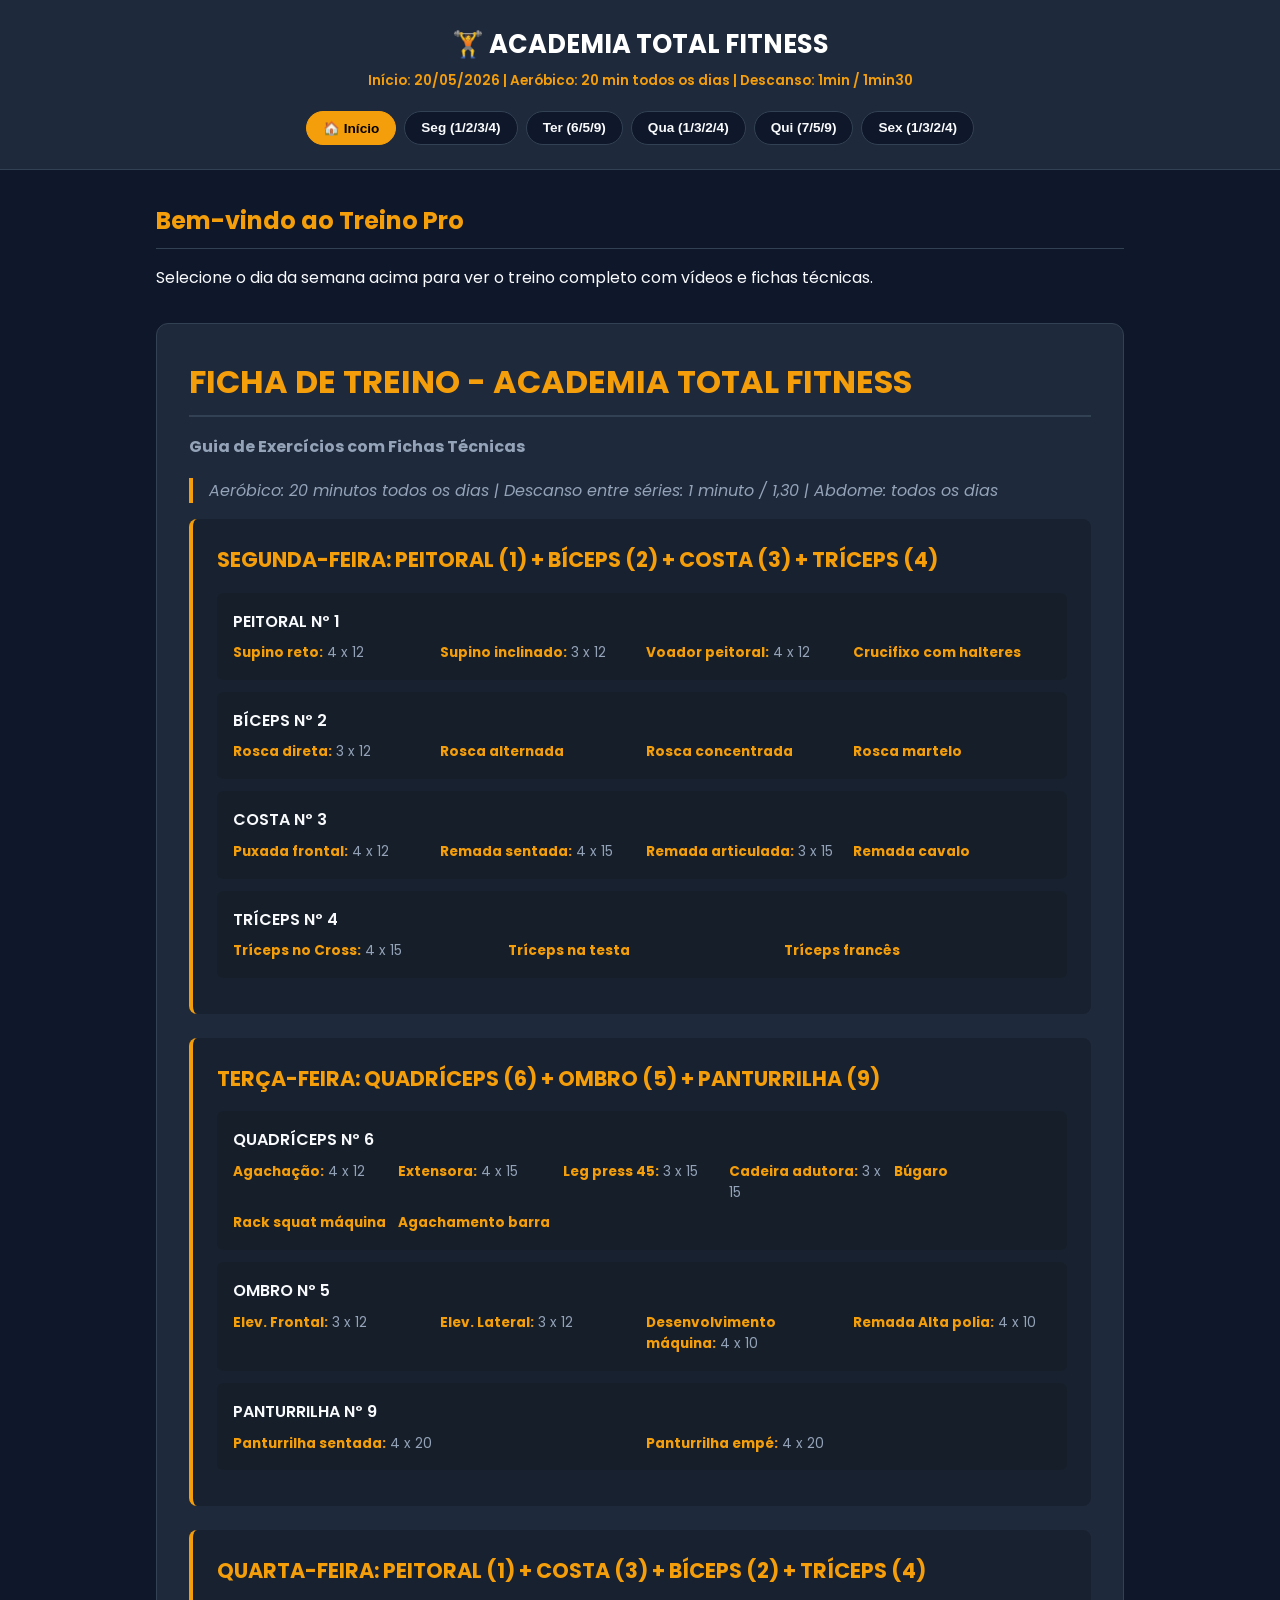
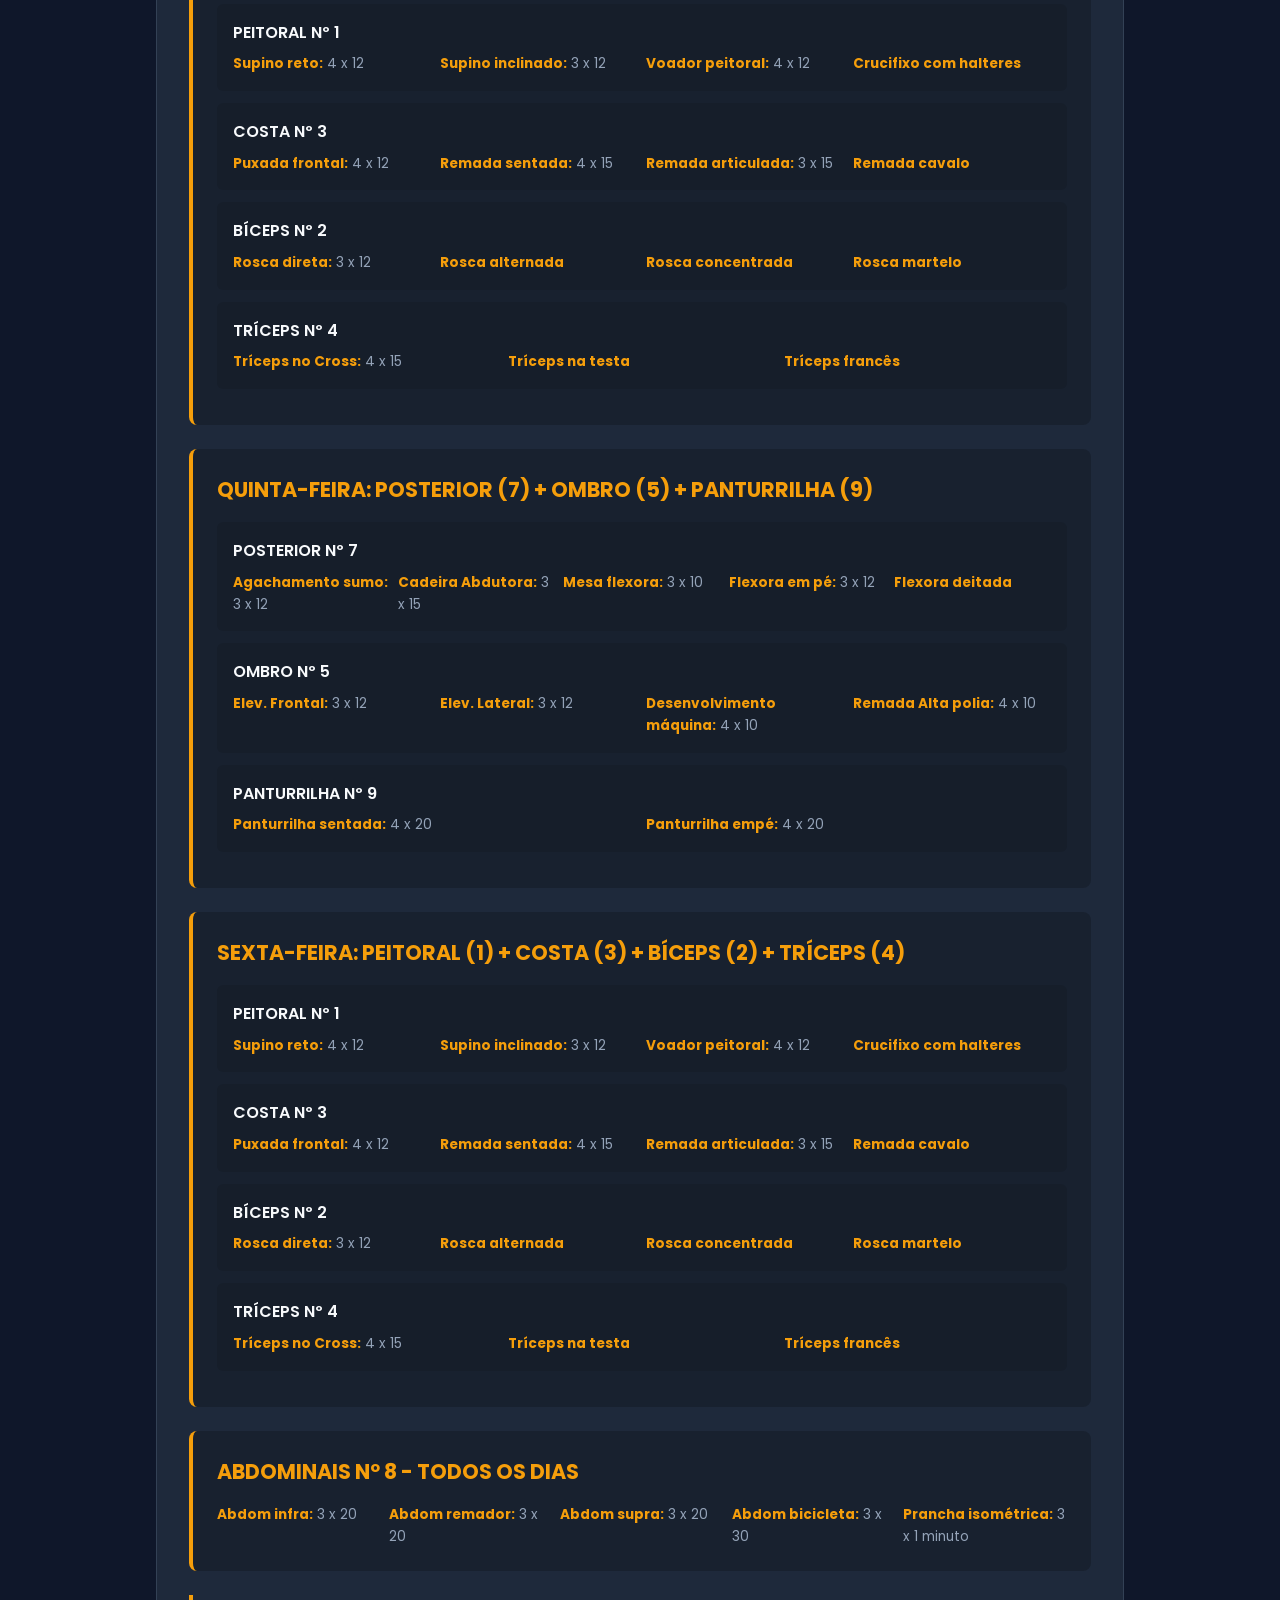
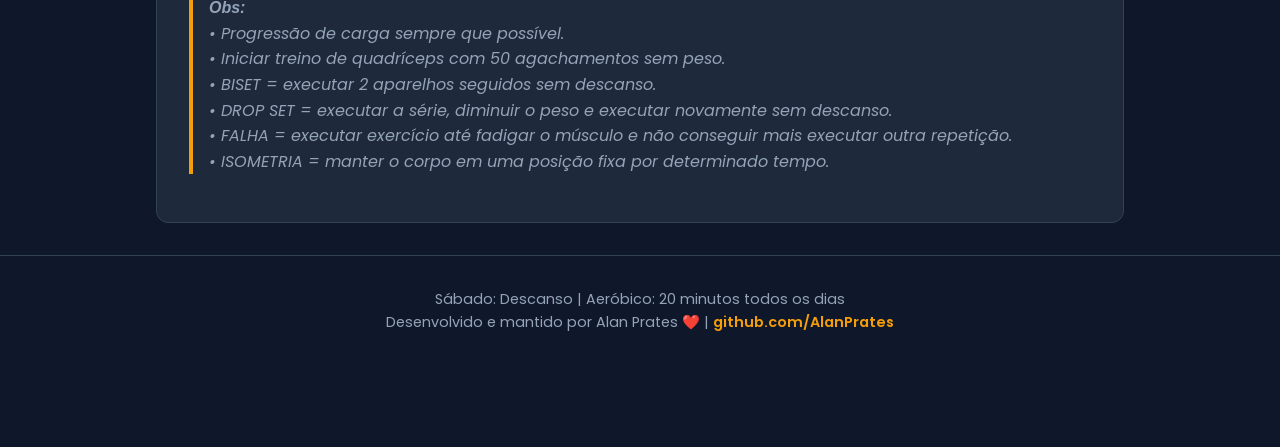
==== commit 4da67c47: "feat: adicionar banner de instalação PWA e lógica de instalação para Android e iOS" ====
--- a/index.html
+++ b/index.html
@@ -3,7 +3,23 @@
 <head>
   <meta charset="UTF-8">
   <meta name="viewport" content="width=device-width, initial-scale=1.0">
-  <title>Academia Total Fitness - Ficha de Treino</title>
+  <title>Total Fitness</title>
+  <meta name="description" content="Ficha de treino completa com vídeos e timer de descanso">
+  <meta name="theme-color" content="#ff6b35">
+  <meta name="apple-mobile-web-app-capable" content="yes">
+  <meta name="apple-mobile-web-app-status-bar-style" content="black-translucent">
+  <meta name="apple-mobile-web-app-title" content="Total Fitness">
+  <link rel="manifest" href="manifest.json">
+  <link rel="icon" type="image/svg+xml" href="favicon.svg">
+  <link rel="icon" type="image/png" sizes="72x72" href="favicon-72.png">
+  <link rel="icon" type="image/png" sizes="96x96" href="favicon-96.png">
+  <link rel="icon" type="image/png" sizes="128x128" href="favicon-128.png">
+  <link rel="icon" type="image/png" sizes="144x144" href="favicon-144.png">
+  <link rel="icon" type="image/png" sizes="152x152" href="favicon-152.png">
+  <link rel="icon" type="image/png" sizes="192x192" href="favicon-192.png">
+  <link rel="icon" type="image/png" sizes="384x384" href="favicon-384.png">
+  <link rel="icon" type="image/png" sizes="512x512" href="favicon-512.png">
+  <link rel="apple-touch-icon" href="favicon-192.png">
   <link rel="stylesheet" href="css/style.css">
   <link href="https://fonts.googleapis.com/css2?family=Poppins:wght@300;400;600;700&display=swap" rel="stylesheet">
 </head>
@@ -888,6 +904,29 @@
     <button onclick="cancelTimer()">✕</button>
   </div>
 
+  <!-- INSTALL BANNER -->
+  <div id="installBanner" class="install-banner hidden">
+    <div class="install-content">
+      <span class="install-icon">📲</span>
+      <div class="install-text">
+        <strong>Instalar Total Fitness</strong>
+        <p id="installHint">Adicione à tela inicial para acesso rápido</p>
+      </div>
+      <div class="install-actions">
+        <button id="installBtn" class="install-btn" onclick="installApp()">Instalar</button>
+        <button class="install-close" onclick="closeInstall()">✕</button>
+      </div>
+    </div>
+    <!-- iOS instructions -->
+    <div id="iosInstructions" class="ios-instructions hidden">
+      <p><strong>No Safari:</strong></p>
+      <p>1. Toque no ícone <strong>↗️ Compartilhar</strong></p>
+      <p>2. Role para baixo e toque em <strong>"Adicionar à Tela de Início"</strong></p>
+      <p>3. Toque em <strong>"Adicionar"</strong></p>
+      <button class="install-btn" onclick="closeInstall()">Entendi</button>
+    </div>
+  </div>
+
   <script src="js/main.js"></script>
 </body>
 </html>
--- a/css/style.css
+++ b/css/style.css
@@ -190,6 +190,104 @@
   color: var(--accent);
 }
 
-footer { text-align: center; padding: 2rem; color: var(--text-muted); font-size: 0.9rem; border-top: 1px solid var(--border); margin-top: 2rem; }
+footer { text-align: center; padding: 2rem; color: var(--text-muted); font-size: 0.9rem; border-top: 1px solid var(--border); margin-top: 2rem; margin-bottom: 80px; }
 footer a { color: var(--accent); text-decoration: none; font-weight: 600; }
 footer a:hover { text-decoration: underline; }
+
+.install-banner {
+  position: fixed;
+  bottom: 0;
+  left: 0;
+  right: 0;
+  background: linear-gradient(135deg, #1e293b 0%, #0f172a 100%);
+  border-top: 2px solid var(--accent);
+  padding: 1rem;
+  z-index: 9999;
+  box-shadow: 0 -4px 20px rgba(0,0,0,0.5);
+  animation: slideUp 0.3s ease-out;
+}
+
+@keyframes slideUp {
+  from { transform: translateY(100%); }
+  to { transform: translateY(0); }
+}
+
+.install-content {
+  display: flex;
+  align-items: center;
+  gap: 0.8rem;
+  max-width: 600px;
+  margin: 0 auto;
+}
+
+.install-icon { font-size: 2rem; }
+
+.install-text {
+  flex: 1;
+}
+
+.install-text strong {
+  color: var(--accent);
+  font-size: 1rem;
+  display: block;
+}
+
+.install-text p {
+  color: var(--text-muted);
+  font-size: 0.8rem;
+  margin: 0;
+}
+
+.install-actions {
+  display: flex;
+  gap: 0.5rem;
+  align-items: center;
+}
+
+.install-btn {
+  background: var(--accent);
+  color: #000;
+  border: none;
+  padding: 0.6rem 1.2rem;
+  border-radius: 8px;
+  font-weight: 700;
+  font-size: 0.85rem;
+  cursor: pointer;
+  white-space: nowrap;
+}
+
+.install-btn:hover { background: var(--accent-hover); }
+
+.install-close {
+  background: transparent;
+  border: 1px solid var(--border);
+  color: var(--text-muted);
+  width: 32px;
+  height: 32px;
+  border-radius: 50%;
+  cursor: pointer;
+  font-size: 1rem;
+  display: flex;
+  align-items: center;
+  justify-content: center;
+}
+
+.install-close:hover { border-color: var(--accent); color: var(--accent); }
+
+.ios-instructions {
+  max-width: 600px;
+  margin: 0.8rem auto 0;
+  padding-top: 0.8rem;
+  border-top: 1px solid var(--border);
+  text-align: center;
+}
+
+.ios-instructions p {
+  color: var(--text-muted);
+  font-size: 0.85rem;
+  margin: 0.3rem 0;
+}
+
+.ios-instructions strong { color: var(--accent); }
+footer a { color: var(--accent); text-decoration: none; font-weight: 600; }
+footer a:hover { text-decoration: underline; }
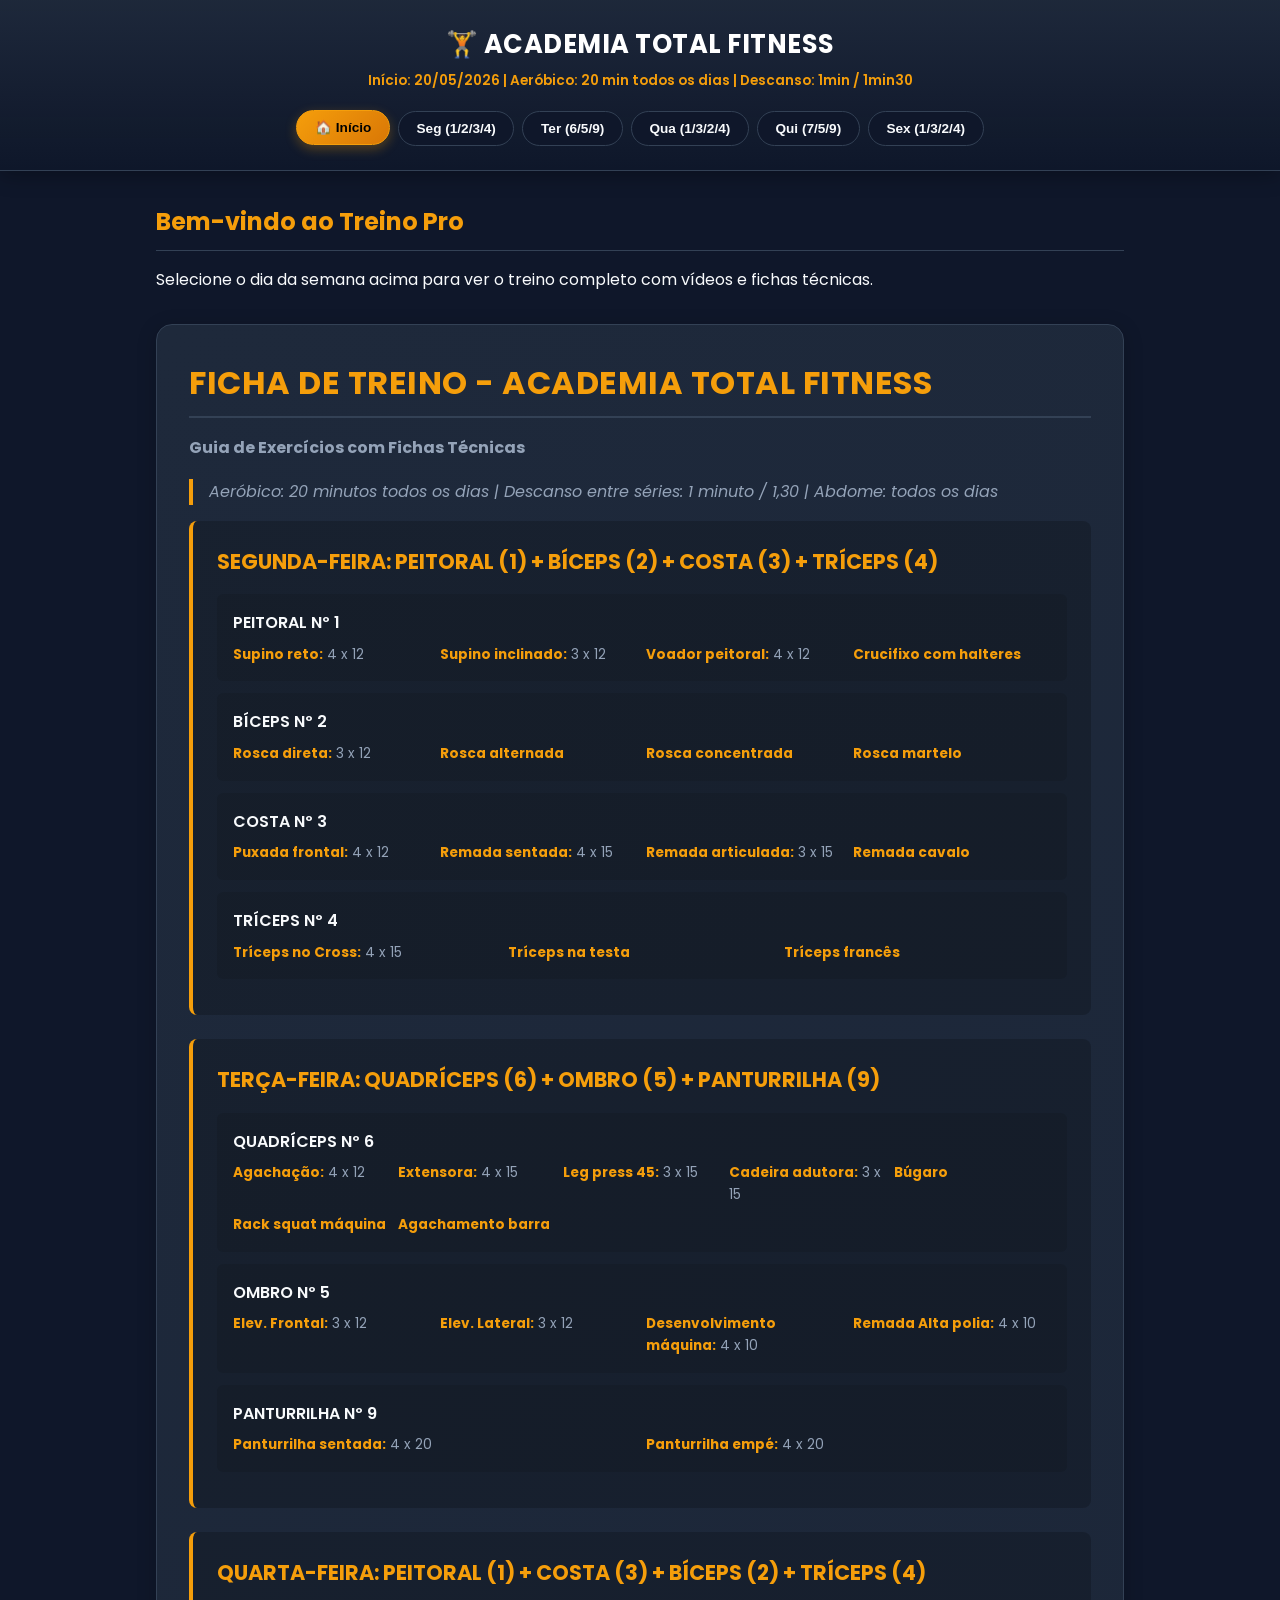
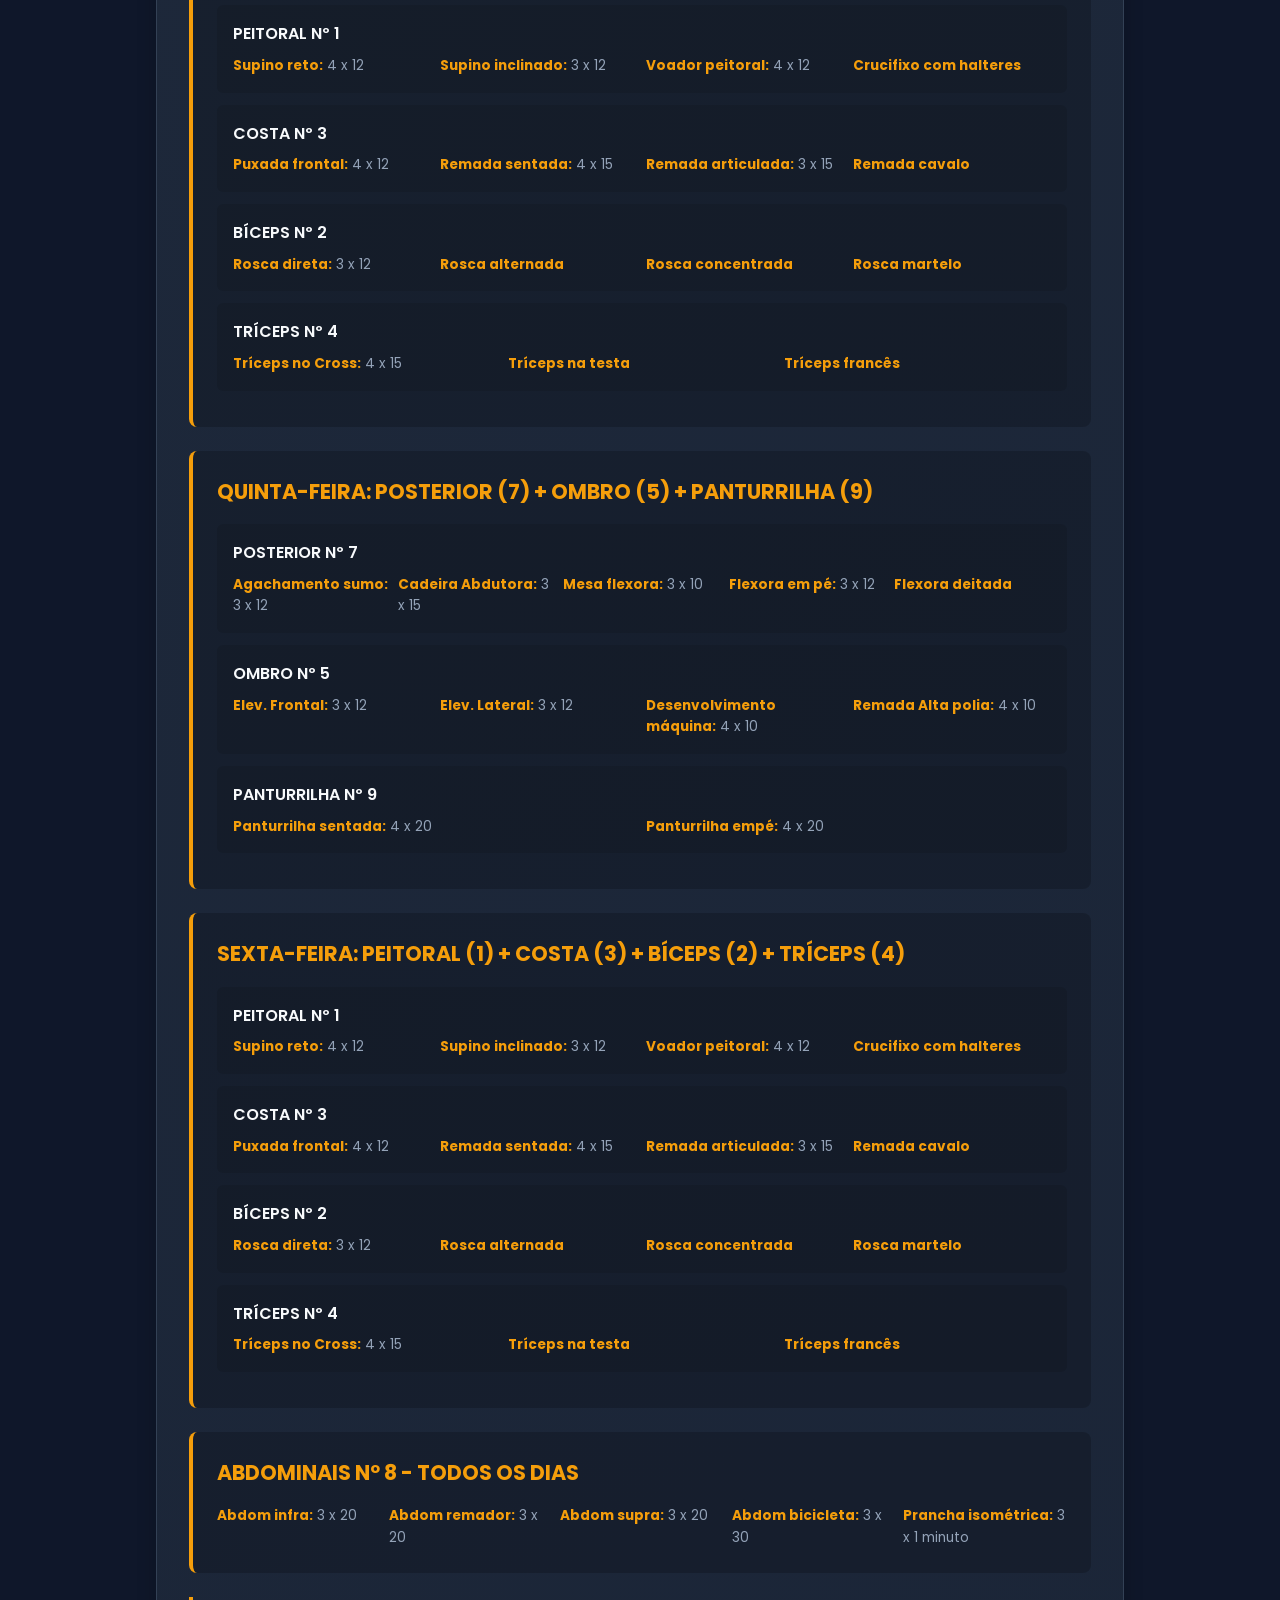
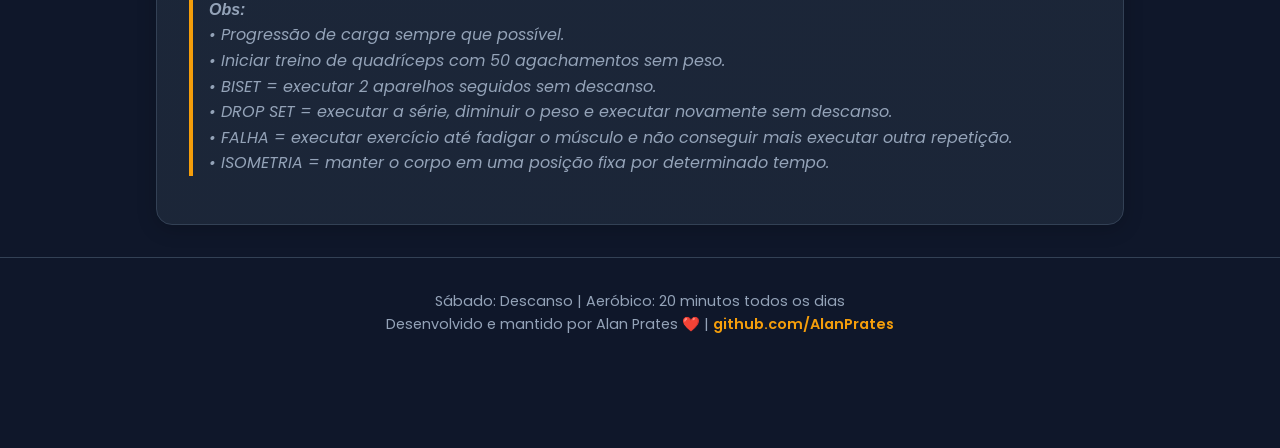
==== commit 5aa24ea7: "feat: add alert modal and display logic for the timer" ====
--- a/index.html
+++ b/index.html
@@ -10,16 +10,18 @@
   <meta name="apple-mobile-web-app-status-bar-style" content="black-translucent">
   <meta name="apple-mobile-web-app-title" content="Total Fitness">
   <link rel="manifest" href="manifest.json">
-  <link rel="icon" type="image/svg+xml" href="favicon.svg">
-  <link rel="icon" type="image/png" sizes="72x72" href="favicon-72.png">
-  <link rel="icon" type="image/png" sizes="96x96" href="favicon-96.png">
-  <link rel="icon" type="image/png" sizes="128x128" href="favicon-128.png">
-  <link rel="icon" type="image/png" sizes="144x144" href="favicon-144.png">
-  <link rel="icon" type="image/png" sizes="152x152" href="favicon-152.png">
-  <link rel="icon" type="image/png" sizes="192x192" href="favicon-192.png">
-  <link rel="icon" type="image/png" sizes="384x384" href="favicon-384.png">
-  <link rel="icon" type="image/png" sizes="512x512" href="favicon-512.png">
-  <link rel="apple-touch-icon" href="favicon-192.png">
+  <link rel="icon" type="image/svg+xml" href="img/favicon.svg">
+  <link rel="icon" type="image/png" sizes="72x72" href="img/favicon-72.png">
+  <link rel="icon" type="image/png" sizes="96x96" href="img/favicon-96.png">
+  <link rel="icon" type="image/png" sizes="128x128" href="img/favicon-128.png">
+  <link rel="icon" type="image/png" sizes="144x144" href="img/favicon-144.png">
+  <link rel="icon" type="image/png" sizes="152x152" href="img/favicon-152.png">
+  <link rel="icon" type="image/png" sizes="192x192" href="img/favicon-192.png">
+  <link rel="icon" type="image/png" sizes="384x384" href="img/favicon-384.png">
+  <link rel="icon" type="image/png" sizes="512x512" href="img/favicon-512.png">
+  <link rel="apple-touch-icon" href="img/favicon-192.png">
+  <link rel="apple-touch-icon" sizes="152x152" href="img/favicon-152.png">
+  <link rel="apple-touch-icon" sizes="120x120" href="img/favicon-128.png">
   <link rel="stylesheet" href="css/style.css">
   <link href="https://fonts.googleapis.com/css2?family=Poppins:wght@300;400;600;700&display=swap" rel="stylesheet">
 </head>
@@ -895,6 +897,16 @@
     <div class="modal-content">
       <span class="close-btn" onclick="closeVideo()">&times;</span>
       <iframe id="videoPlayer" src="" frameborder="0" allowfullscreen></iframe>
+    </div>
+  </div>
+
+  <!-- MODAL DE ALERTA -->
+  <div id="alertModal" class="modal alert-modal" onclick="closeAlert(event)">
+    <div class="alert-box">
+      <div class="alert-icon">⏱️</div>
+      <h3 id="alertTitle">Tempo esgotado!</h3>
+      <p id="alertMessage">Hora da próxima série.</p>
+      <button class="alert-btn" onclick="closeAlert()">✓ Entendi</button>
     </div>
   </div>
 
@@ -919,11 +931,21 @@
     </div>
     <!-- iOS instructions -->
     <div id="iosInstructions" class="ios-instructions hidden">
-      <p><strong>No Safari:</strong></p>
-      <p>1. Toque no ícone <strong>↗️ Compartilhar</strong></p>
-      <p>2. Role para baixo e toque em <strong>"Adicionar à Tela de Início"</strong></p>
-      <p>3. Toque em <strong>"Adicionar"</strong></p>
-      <button class="install-btn" onclick="closeInstall()">Entendi</button>
+      <div class="ios-steps">
+        <div class="ios-step">
+          <span class="ios-step-icon">1️⃣</span>
+          <p>Toque no ícone <strong>↗️</strong> (compartilhar) na barra inferior</p>
+        </div>
+        <div class="ios-step">
+          <span class="ios-step-icon">2️⃣</span>
+          <p>Toque em <strong>"Adicionar à Tela de Início"</strong></p>
+        </div>
+        <div class="ios-step">
+          <span class="ios-step-icon">3️⃣</span>
+          <p>Toque em <strong>"Adicionar"</strong> no canto superior</p>
+        </div>
+      </div>
+      <button class="install-btn" onclick="closeInstall()">✅ Entendi</button>
     </div>
   </div>
 
--- a/css/style.css
+++ b/css/style.css
@@ -18,16 +18,18 @@
 }
 
 header {
-  background-color: var(--card-bg);
+  background: linear-gradient(180deg, rgba(30, 41, 59, 0.98) 0%, rgba(15, 23, 42, 0.95) 100%);
+  backdrop-filter: blur(10px);
   padding: 1.5rem 1rem;
   text-align: center;
   border-bottom: 1px solid var(--border);
   position: sticky;
   top: 0;
   z-index: 100;
-}
-
-h1 { font-size: 1.6rem; color: #ffffff; text-transform: uppercase; margin-bottom: 0.3rem; }
+  box-shadow: 0 4px 20px rgba(0, 0, 0, 0.3);
+}
+
+h1 { font-size: 1.6rem; color: #ffffff; text-transform: uppercase; margin-bottom: 0.3rem; letter-spacing: 0.5px; }
 .subtitle { color: var(--accent); font-size: 0.85rem; margin-bottom: 1.2rem; font-weight: 600; }
 
 nav { display: flex; justify-content: center; gap: 0.5rem; flex-wrap: wrap; }
@@ -35,19 +37,21 @@
 .nav-btn {
   background-color: var(--bg-color);
   color: var(--text-main);
-  padding: 0.5rem 1rem;
+  padding: 0.55rem 1.1rem;
   border-radius: 20px;
   font-weight: 600;
   font-size: 0.85rem;
-  transition: all 0.3s ease;
+  transition: all 0.25s ease;
   border: 1px solid var(--border);
   cursor: pointer;
 }
 
 .nav-btn:hover, .nav-btn.active {
-  background-color: var(--accent);
+  background: linear-gradient(135deg, var(--accent) 0%, var(--accent-hover) 100%);
   border-color: var(--accent);
   color: #000;
+  box-shadow: 0 4px 12px rgba(245, 158, 11, 0.3);
+  transform: translateY(-1px);
 }
 
 .container { max-width: 1000px; margin: 2rem auto; padding: 0 1rem; }
@@ -60,65 +64,167 @@
 .cards-grid { display: grid; grid-template-columns: repeat(auto-fit, minmax(280px, 1fr)); gap: 1rem; }
 
 .card {
-  background: var(--card-bg);
-  border: 1px solid var(--border);
-  border-radius: 8px;
-  padding: 1rem;
+  background: linear-gradient(145deg, var(--card-bg) 0%, rgba(30, 41, 59, 0.8) 100%);
+  border: 1px solid var(--border);
+  border-radius: 12px;
+  padding: 1.2rem;
   display: flex;
   flex-direction: column;
   justify-content: space-between;
-}
-
-.card h3 { color: #fff; font-size: 1.1rem; margin-bottom: 0.5rem; }
+  transition: all 0.3s ease;
+}
+
+.card:hover {
+  border-color: rgba(245, 158, 11, 0.3);
+  box-shadow: 0 8px 24px rgba(0, 0, 0, 0.3);
+  transform: translateY(-2px);
+}
+
+.card h3 { color: #fff; font-size: 1.1rem; margin-bottom: 0.5rem; font-weight: 600; }
 .card p { font-size: 0.85rem; color: var(--text-muted); margin-bottom: 0.4rem; }
 .card p strong { color: var(--text-main); }
 
 .card-actions { display: flex; gap: 0.5rem; margin-top: 1rem; }
 .card-actions button {
   flex: 1;
-  padding: 0.4rem;
+  padding: 0.55rem;
   background: var(--bg-color);
   border: 1px solid var(--border);
   color: var(--text-main);
-  border-radius: 5px;
-  cursor: pointer;
-  font-size: 0.8rem;
-  transition: 0.2s;
-}
-.card-actions button:hover { background: var(--accent); color: #000; }
+  border-radius: 8px;
+  cursor: pointer;
+  font-size: 0.85rem;
+  font-weight: 500;
+  transition: all 0.25s ease;
+}
+
+.card-actions button:hover {
+  background: linear-gradient(135deg, var(--accent) 0%, var(--accent-hover) 100%);
+  color: #000;
+  border-color: var(--accent);
+  box-shadow: 0 4px 12px rgba(245, 158, 11, 0.3);
+  transform: translateY(-1px);
+}
 
 /* MODAL */
-.modal { display: none; position: fixed; top: 0; left: 0; width: 100%; height: 100%; background: rgba(0,0,0,0.8); z-index: 1000; justify-content: center; align-items: center; }
-.modal-content { position: relative; width: 90%; max-width: 600px; background: #000; border-radius: 8px; overflow: hidden; }
-.modal-content iframe { width: 100%; height: 350px; }
-.close-btn { position: absolute; top: 10px; right: 15px; color: #fff; font-size: 2rem; cursor: pointer; z-index: 1001; }
+.modal {
+  display: none;
+  position: fixed;
+  top: 0;
+  left: 0;
+  width: 100%;
+  height: 100%;
+  background: rgba(0, 0, 0, 0.85);
+  backdrop-filter: blur(8px);
+  z-index: 1000;
+  justify-content: center;
+  align-items: center;
+  animation: fadeIn 0.25s ease-out;
+}
+
+@keyframes fadeIn {
+  from { opacity: 0; }
+  to { opacity: 1; }
+}
+
+.modal-content {
+  position: relative;
+  width: 90%;
+  max-width: 600px;
+  background: var(--card-bg);
+  border: 1px solid var(--border);
+  border-radius: 16px;
+  overflow: hidden;
+  box-shadow: 0 25px 50px rgba(0, 0, 0, 0.6);
+  animation: modalPop 0.3s ease-out;
+}
+
+@keyframes modalPop {
+  from { transform: scale(0.9); opacity: 0; }
+  to { transform: scale(1); opacity: 1; }
+}
+
+.modal-content iframe {
+  width: 100%;
+  height: 350px;
+  border: none;
+}
+
+.close-btn {
+  position: absolute;
+  top: 12px;
+  right: 16px;
+  color: var(--text-muted);
+  font-size: 1.8rem;
+  cursor: pointer;
+  z-index: 1001;
+  width: 36px;
+  height: 36px;
+  display: flex;
+  align-items: center;
+  justify-content: center;
+  background: rgba(0, 0, 0, 0.5);
+  border-radius: 50%;
+  transition: all 0.2s;
+}
+
+.close-btn:hover {
+  color: var(--accent);
+  background: rgba(0, 0, 0, 0.8);
+  transform: rotate(90deg);
+}
 
 /* TIMER FLOATING */
 .timer-container {
   position: fixed;
   bottom: 20px;
   right: 20px;
-  background: var(--accent);
+  background: linear-gradient(135deg, var(--accent) 0%, var(--accent-hover) 100%);
   color: #000;
-  padding: 0.75rem 1.2rem;
+  padding: 0.85rem 1.4rem;
   border-radius: 30px;
-  font-weight: bold;
-  display: flex;
-  align-items: center;
-  gap: 10px;
-  box-shadow: 0 4px 10px rgba(0,0,0,0.3);
-}
-
-.timer-container button { background: none; border: none; font-size: 1rem; cursor: pointer; }
+  font-weight: 700;
+  font-size: 0.95rem;
+  display: flex;
+  align-items: center;
+  gap: 12px;
+  box-shadow: 0 8px 24px rgba(245, 158, 11, 0.35);
+  animation: slideUp 0.3s ease-out;
+  z-index: 999;
+}
+
+@keyframes slideUp {
+  from { transform: translateY(20px); opacity: 0; }
+  to { transform: translateY(0); opacity: 1; }
+}
+
+.timer-container button {
+  background: rgba(0, 0, 0, 0.2);
+  border: none;
+  font-size: 1rem;
+  cursor: pointer;
+  width: 28px;
+  height: 28px;
+  border-radius: 50%;
+  display: flex;
+  align-items: center;
+  justify-content: center;
+  transition: background 0.2s;
+}
+
+.timer-container button:hover {
+  background: rgba(0, 0, 0, 0.4);
+}
 .hidden { display: none; }
 
 /* MARKDOWN BODY */
 .markdown-body {
-  background-color: var(--card-bg);
-  border-radius: 12px;
+  background: linear-gradient(145deg, var(--card-bg) 0%, rgba(30, 41, 59, 0.8) 100%);
+  border-radius: 16px;
   padding: 2rem;
   margin-top: 2rem;
   border: 1px solid var(--border);
+  box-shadow: 0 4px 20px rgba(0, 0, 0, 0.2);
 }
 .markdown-body h1 {
   font-size: 2rem;
@@ -190,21 +296,41 @@
   color: var(--accent);
 }
 
-footer { text-align: center; padding: 2rem; color: var(--text-muted); font-size: 0.9rem; border-top: 1px solid var(--border); margin-top: 2rem; margin-bottom: 80px; }
-footer a { color: var(--accent); text-decoration: none; font-weight: 600; }
-footer a:hover { text-decoration: underline; }
+footer {
+  text-align: center;
+  padding: 2rem;
+  color: var(--text-muted);
+  font-size: 0.9rem;
+  border-top: 1px solid var(--border);
+  margin-top: 2rem;
+  margin-bottom: 80px;
+  background: linear-gradient(180deg, rgba(15, 23, 42, 0) 0%, rgba(15, 23, 42, 0.5) 100%);
+}
+
+footer a {
+  color: var(--accent);
+  text-decoration: none;
+  font-weight: 600;
+  transition: color 0.2s;
+}
+
+footer a:hover {
+  color: var(--accent-hover);
+  text-decoration: underline;
+}
 
 .install-banner {
   position: fixed;
   bottom: 0;
   left: 0;
   right: 0;
-  background: linear-gradient(135deg, #1e293b 0%, #0f172a 100%);
-  border-top: 2px solid var(--accent);
-  padding: 1rem;
+  background: linear-gradient(180deg, rgba(30, 41, 59, 0.95) 0%, rgba(15, 23, 42, 0.98) 100%);
+  backdrop-filter: blur(12px);
+  border-top: 1px solid rgba(245, 158, 11, 0.3);
+  padding: 1rem 1.2rem;
   z-index: 9999;
-  box-shadow: 0 -4px 20px rgba(0,0,0,0.5);
-  animation: slideUp 0.3s ease-out;
+  box-shadow: 0 -8px 30px rgba(0, 0, 0, 0.5);
+  animation: slideUp 0.4s cubic-bezier(0.34, 1.56, 0.64, 1);
 }
 
 @keyframes slideUp {
@@ -215,12 +341,15 @@
 .install-content {
   display: flex;
   align-items: center;
-  gap: 0.8rem;
+  gap: 1rem;
   max-width: 600px;
   margin: 0 auto;
 }
 
-.install-icon { font-size: 2rem; }
+.install-icon {
+  font-size: 2.2rem;
+  animation: pulse 2s infinite;
+}
 
 .install-text {
   flex: 1;
@@ -230,49 +359,60 @@
   color: var(--accent);
   font-size: 1rem;
   display: block;
+  margin-bottom: 0.2rem;
 }
 
 .install-text p {
   color: var(--text-muted);
-  font-size: 0.8rem;
+  font-size: 0.85rem;
   margin: 0;
 }
 
 .install-actions {
   display: flex;
-  gap: 0.5rem;
+  gap: 0.6rem;
   align-items: center;
 }
 
 .install-btn {
-  background: var(--accent);
+  background: linear-gradient(135deg, var(--accent) 0%, var(--accent-hover) 100%);
   color: #000;
   border: none;
-  padding: 0.6rem 1.2rem;
-  border-radius: 8px;
+  padding: 0.7rem 1.4rem;
+  border-radius: 10px;
   font-weight: 700;
-  font-size: 0.85rem;
+  font-size: 0.9rem;
   cursor: pointer;
   white-space: nowrap;
-}
-
-.install-btn:hover { background: var(--accent-hover); }
+  transition: all 0.2s;
+  box-shadow: 0 4px 12px rgba(245, 158, 11, 0.3);
+}
+
+.install-btn:hover {
+  transform: translateY(-2px);
+  box-shadow: 0 6px 16px rgba(245, 158, 11, 0.4);
+}
 
 .install-close {
-  background: transparent;
-  border: 1px solid var(--border);
-  color: var(--text-muted);
-  width: 32px;
-  height: 32px;
+  background: rgba(255, 255, 255, 0.1);
+  border: 1px solid var(--border);
+  color: var(--text-muted);
+  width: 34px;
+  height: 34px;
   border-radius: 50%;
   cursor: pointer;
   font-size: 1rem;
   display: flex;
   align-items: center;
   justify-content: center;
-}
-
-.install-close:hover { border-color: var(--accent); color: var(--accent); }
+  transition: all 0.2s;
+}
+
+.install-close:hover {
+  background: rgba(245, 158, 11, 0.2);
+  border-color: var(--accent);
+  color: var(--accent);
+}
 
 .ios-instructions {
   max-width: 600px;
@@ -282,12 +422,122 @@
   text-align: center;
 }
 
-.ios-instructions p {
-  color: var(--text-muted);
-  font-size: 0.85rem;
-  margin: 0.3rem 0;
-}
-
-.ios-instructions strong { color: var(--accent); }
+.ios-steps {
+  display: flex;
+  flex-direction: column;
+  gap: 0.7rem;
+  margin-bottom: 1rem;
+}
+
+.ios-step {
+  display: flex;
+  align-items: center;
+  gap: 0.8rem;
+  background: rgba(245, 158, 11, 0.08);
+  border: 1px solid rgba(245, 158, 11, 0.15);
+  padding: 0.7rem 1rem;
+  border-radius: 12px;
+  transition: all 0.2s;
+}
+
+.ios-step:hover {
+  background: rgba(245, 158, 11, 0.12);
+  border-color: rgba(245, 158, 11, 0.25);
+}
+
+.ios-step-icon { font-size: 1.3rem; }
+
+.ios-step p {
+  color: var(--text-muted);
+  font-size: 0.9rem;
+  margin: 0;
+  text-align: left;
+  line-height: 1.4;
+}
+
+.ios-step strong { color: var(--accent); }
+
+@keyframes pulse {
+  0%, 100% { transform: scale(1); }
+  50% { transform: scale(1.15); }
+}
+
+.ios-step:first-child .ios-step-icon {
+  animation: pulse 1.5s infinite;
+  color: var(--accent);
+}
+
+/* MODAL DE ALERTA */
+.alert-modal {
+  background: rgba(0, 0, 0, 0.85);
+  backdrop-filter: blur(10px);
+}
+
+.alert-box {
+  background: var(--card-bg);
+  border: 1px solid var(--border);
+  border-radius: 20px;
+  padding: 2.5rem 2rem;
+  max-width: 340px;
+  width: 90%;
+  text-align: center;
+  box-shadow: 
+    0 25px 50px rgba(0, 0, 0, 0.5),
+    0 0 0 1px rgba(245, 158, 11, 0.1);
+  animation: alertPop 0.35s cubic-bezier(0.34, 1.56, 0.64, 1);
+}
+
+@keyframes alertPop {
+  from { transform: scale(0.7); opacity: 0; }
+  to { transform: scale(1); opacity: 1; }
+}
+
+.alert-icon {
+  font-size: 3.5rem;
+  margin-bottom: 1rem;
+  animation: bounce 0.5s ease-out 0.2s;
+}
+
+@keyframes bounce {
+  0%, 100% { transform: translateY(0); }
+  50% { transform: translateY(-10px); }
+}
+
+.alert-box h3 {
+  color: var(--accent);
+  font-size: 1.3rem;
+  margin-bottom: 0.5rem;
+  font-weight: 700;
+}
+
+.alert-box p {
+  color: var(--text-muted);
+  font-size: 0.95rem;
+  margin-bottom: 1.5rem;
+  line-height: 1.5;
+}
+
+.alert-btn {
+  background: linear-gradient(135deg, var(--accent) 0%, var(--accent-hover) 100%);
+  color: #000;
+  border: none;
+  padding: 0.85rem 2.5rem;
+  border-radius: 12px;
+  font-weight: 700;
+  font-size: 1rem;
+  cursor: pointer;
+  width: 100%;
+  transition: all 0.2s;
+  box-shadow: 0 4px 15px rgba(245, 158, 11, 0.3);
+}
+
+.alert-btn:hover {
+  transform: translateY(-2px);
+  box-shadow: 0 6px 20px rgba(245, 158, 11, 0.4);
+}
+
+.alert-btn:active {
+  transform: translateY(0);
+}
 footer a { color: var(--accent); text-decoration: none; font-weight: 600; }
 footer a:hover { text-decoration: underline; }
